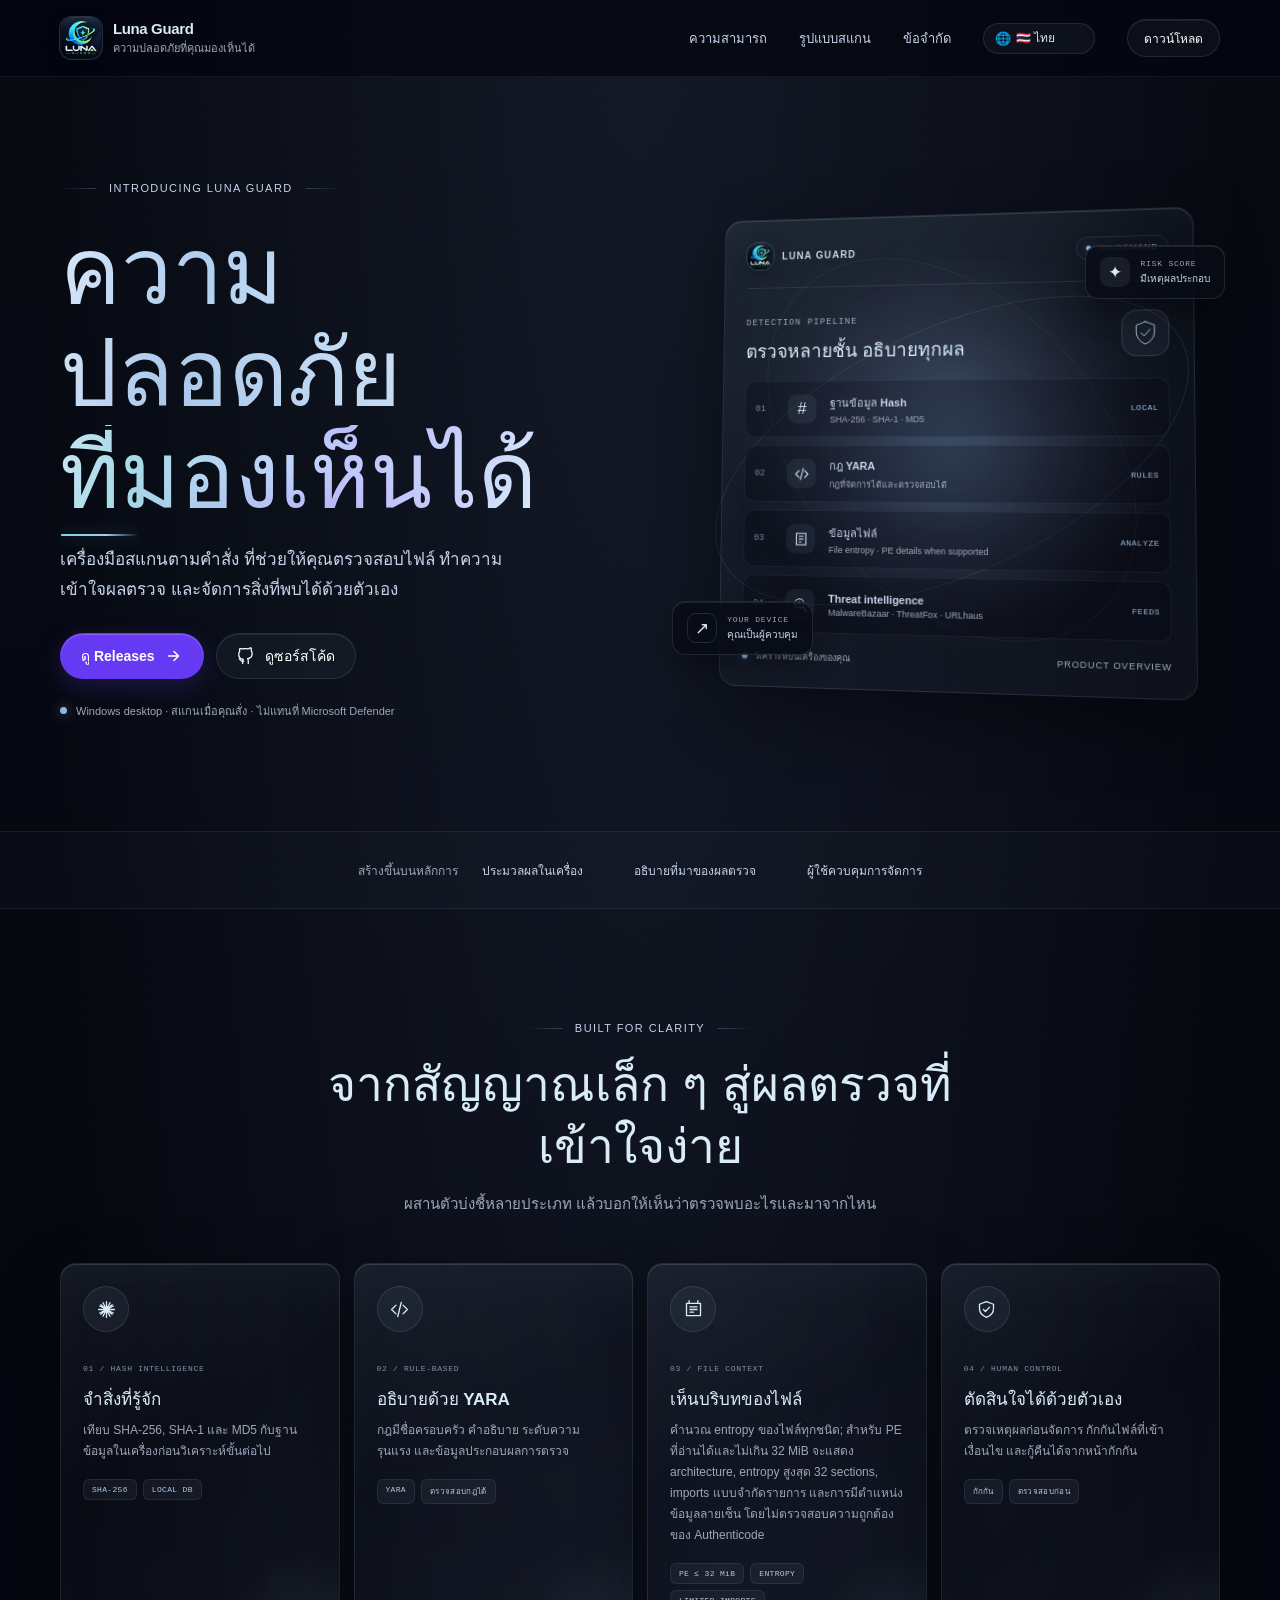
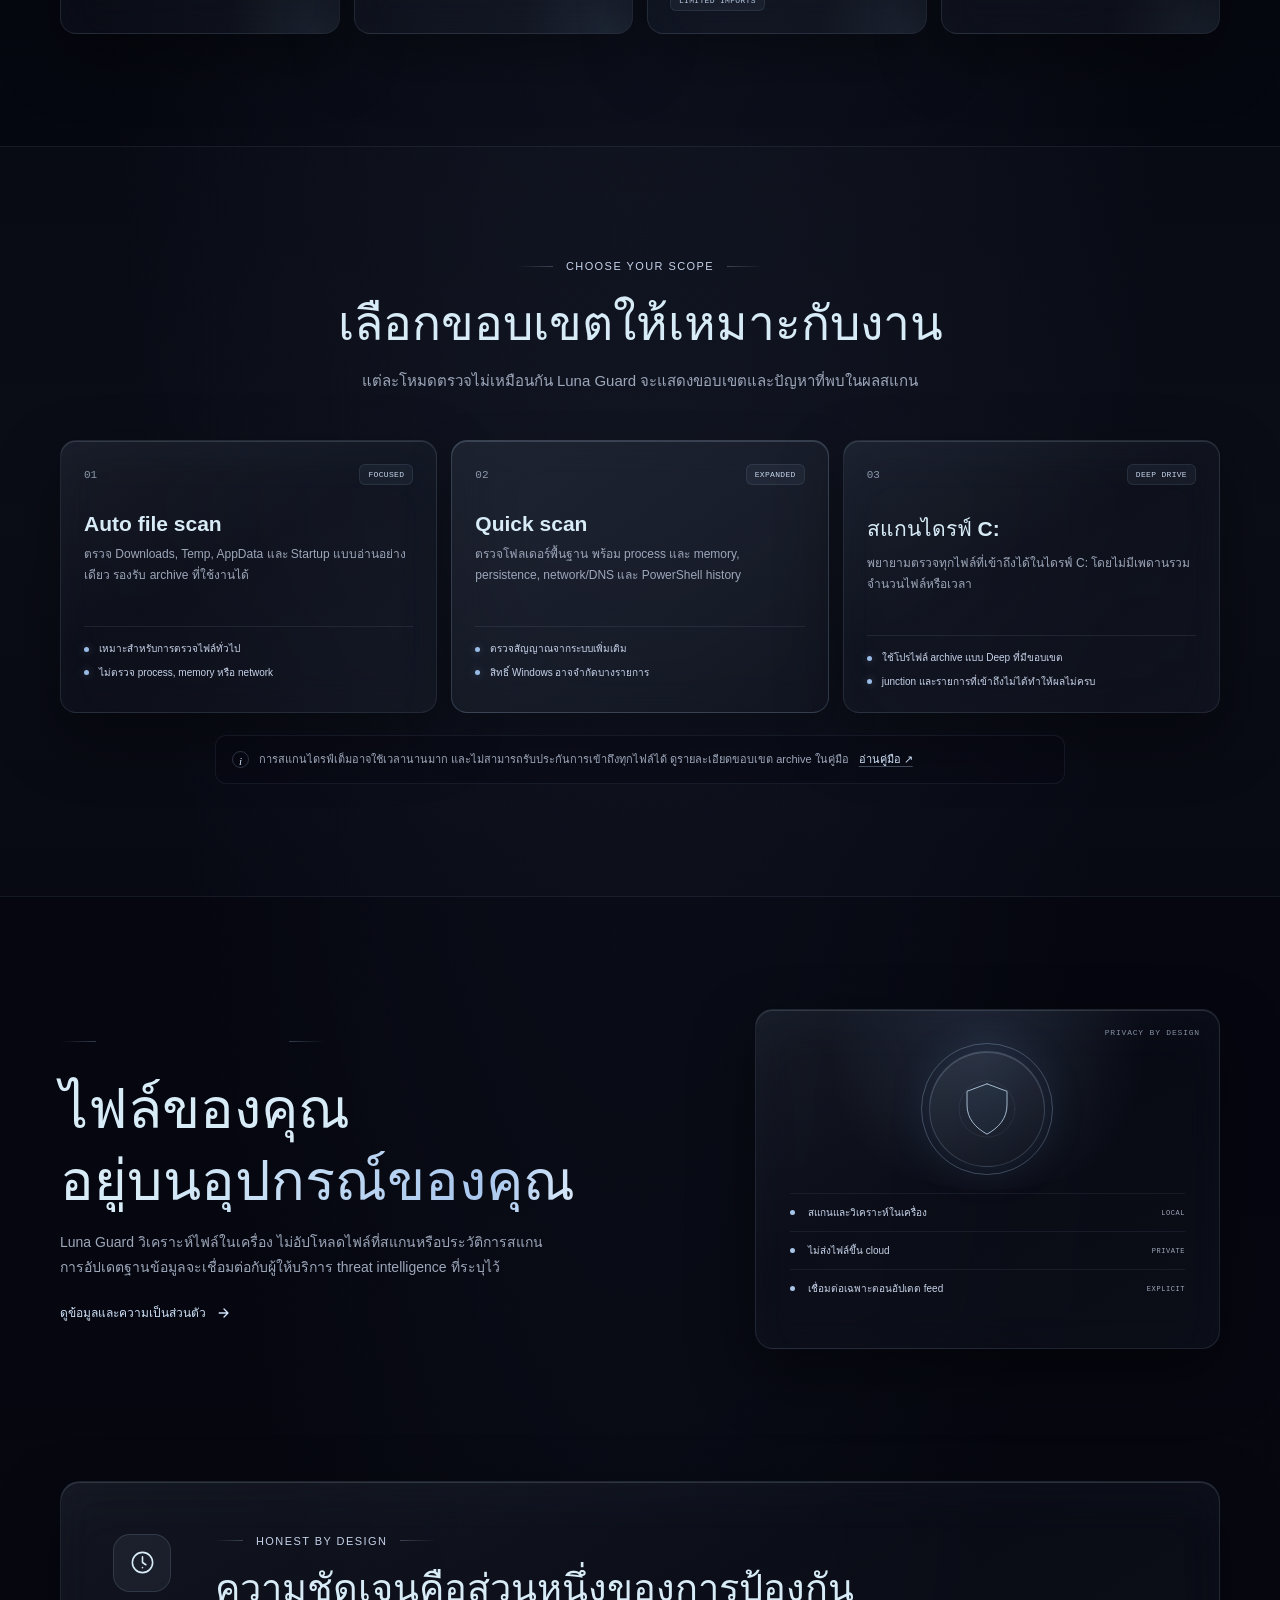
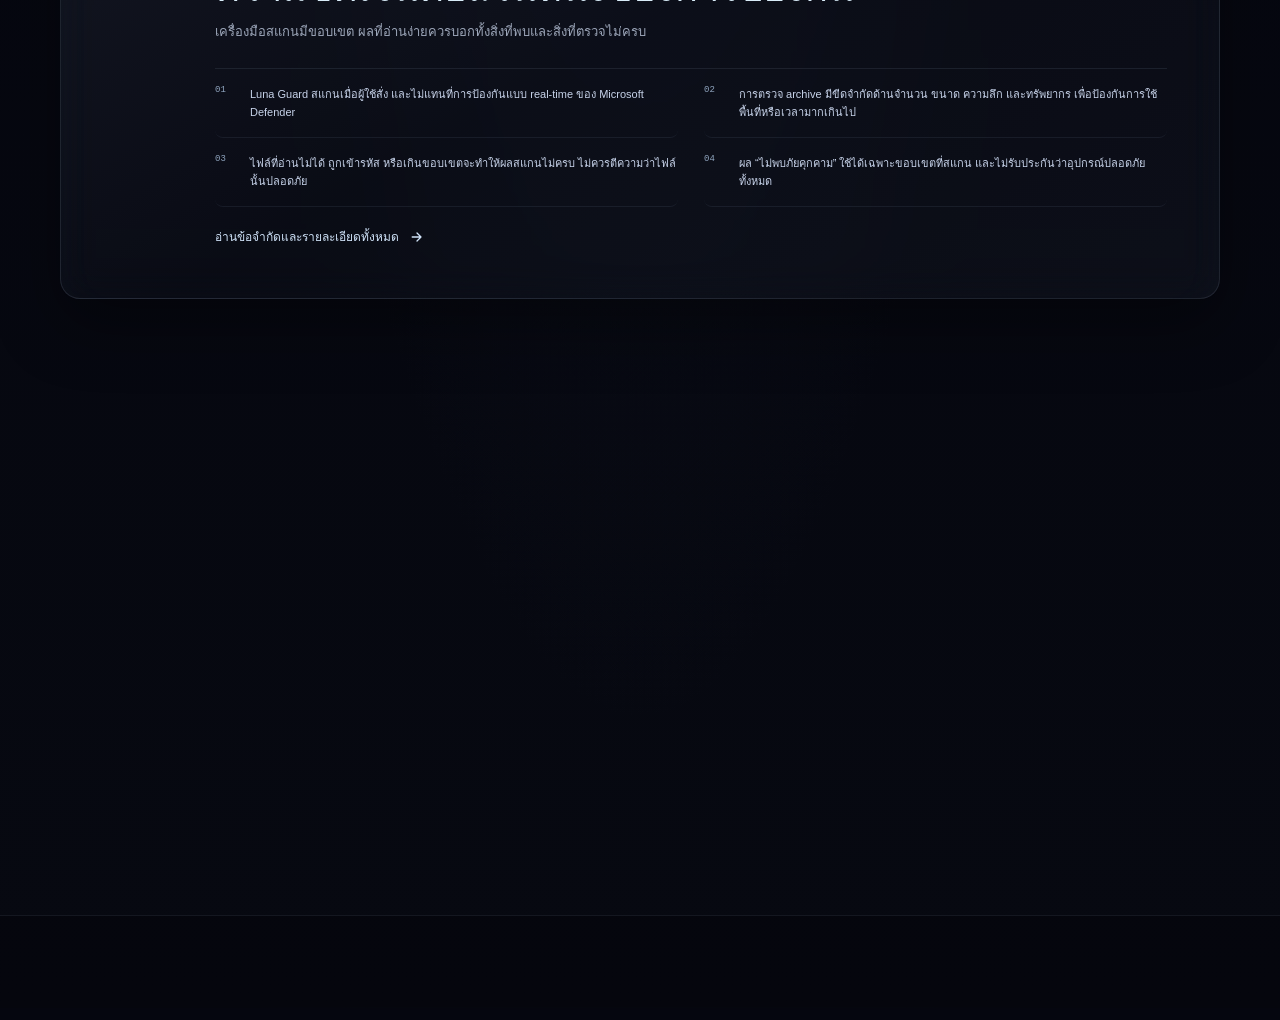
==== index.html @ f438240c "implementation" ====
﻿<!doctype html>
<html lang="th">
<head>
  <meta charset="utf-8">
  <meta name="viewport" content="width=device-width, initial-scale=1, viewport-fit=cover">
  <meta name="theme-color" content="#05060f">
  <meta name="description" content="Luna Guard เครื่องมือสแกนมัลแวร์สำหรับ Windows ตรวจด้วย Hash, YARA และข้อมูลไฟล์ พร้อมผลตรวจที่อธิบายได้และผู้ใช้ควบคุมการจัดการ ดาวน์โหลดและดูรายละเอียดโครงการ">
  <meta name="application-name" content="Luna Guard">
  <meta name="author" content="Luna Guard">
  <meta name="robots" content="index,follow,max-image-preview:large">
  <link rel="canonical" href="https://luna-guard-website.vercel.app/">
  <meta property="og:type" content="website">
  <meta property="og:site_name" content="Luna Guard">
  <meta property="og:url" content="https://luna-guard-website.vercel.app/">
  <meta property="og:title" content="Luna Guard — Security, made visible">
  <meta property="og:description" content="สแกนไฟล์ตามคำสั่ง ตรวจสอบผลได้ และจัดการภัยคุกคามด้วยตัวคุณเอง">
  <meta property="og:locale" content="th_TH">
  <meta property="og:locale:alternate" content="en_US">
  <meta property="og:image" content="https://luna-guard-website.vercel.app/assets/luna-guard-preview.png">
  <meta property="og:image:width" content="1200">
  <meta property="og:image:height" content="630">
  <meta property="og:image:alt" content="Luna Guard — Security, made visible. On-demand malware scanning with transparent findings and user-controlled actions.">
  <meta name="twitter:card" content="summary_large_image">
  <meta name="twitter:title" content="Luna Guard — Security, made visible">
  <meta name="twitter:description" content="On-demand malware scanning with transparent findings and user-controlled actions.">
  <meta name="twitter:image" content="https://luna-guard-website.vercel.app/assets/luna-guard-preview.png">
  <script type="application/ld+json">
  {
    "@context": "https://schema.org",
    "@graph": [
      {
        "@type": "WebSite",
        "@id": "https://luna-guard-website.vercel.app/#website",
        "url": "https://luna-guard-website.vercel.app/",
        "name": "Luna Guard",
        "description": "เครื่องมือสแกนมัลแวร์สำหรับ Windows พร้อมผลตรวจที่อธิบายได้และผู้ใช้ควบคุมการจัดการ",
        "inLanguage": ["th", "en", "zh-CN"]
      },
      {
        "@type": "SoftwareApplication",
        "@id": "https://luna-guard-website.vercel.app/#application",
        "name": "Luna Guard",
        "url": "https://luna-guard-website.vercel.app/",
        "description": "เครื่องมือสแกนมัลแวร์ตามคำสั่งสำหรับ Windows ใช้ hash intelligence, YARA rules และข้อมูลประกอบไฟล์ พร้อมแสดงข้อจำกัดของการตรวจ",
        "applicationCategory": "SecurityApplication",
        "operatingSystem": "Windows",
        "image": "https://luna-guard-website.vercel.app/assets/luna-guard-preview.png",
        "softwareVersion": "1.5.2",
        "sameAs": [
          "https://github.com/Aomtana0070/Luna-Guard",
          "https://discord.gg/vRKVCegUpF"
        ]
      }
    ]
  }
  </script>
  <script>
    document.documentElement.classList.add('js-enabled', 'site-loading');
    if ('scrollRestoration' in history) history.scrollRestoration = 'manual';
    const resetToTop = () => {
      if (location.hash) return;
      const root = document.documentElement;
      const previousBehavior = root.style.scrollBehavior;
      root.style.scrollBehavior = 'auto';
      window.scrollTo(0, 0);
      requestAnimationFrame(() => { root.style.scrollBehavior = previousBehavior; });
    };
    window.addEventListener('pageshow', resetToTop);
    window.setTimeout(() => { document.documentElement.classList.remove('site-loading'); document.querySelector('[data-site-loader]')?.remove(); }, 8000);
  </script>
  <title>Luna Guard — Security, made visible</title>
  <link rel="icon" href="assets/Luna_Guard.ico" sizes="any">
  <link rel="preload" as="image" href="assets/Luna_Guard.png">
  <link rel="stylesheet" href="styles.css">
  <script src="app.js" defer></script>
</head>
<body>
  <div class="site-loader" data-site-loader role="status" aria-live="polite" aria-label="Loading Luna Guard">
    <div class="loader-content">
      <div class="loader-emblem" aria-hidden="true">
        <span class="loader-orbit loader-orbit-a"></span><span class="loader-orbit loader-orbit-b"></span>
        <span class="loader-scan"></span><img src="assets/Luna_Guard.png" alt="" width="104" height="104">
      </div>
      <div class="loader-wordmark">LUNA <span>GUARD</span></div>
      <p>SECURITY, MADE VISIBLE</p>
      <div class="loader-progress" aria-hidden="true"><span></span></div>
      <small>INITIALIZING EXPERIENCE</small>
    </div>
    <div class="loader-corner loader-corner-a" aria-hidden="true">LG / 01</div>
    <div class="loader-corner loader-corner-b" aria-hidden="true">LOCAL · TRUSTED · CLEAR</div>
  </div>
  <a class="skip-link" href="#main" data-i18n="skip">ข้ามไปยังเนื้อหา</a>
  <div class="ambient" aria-hidden="true"></div>

  <header class="site-header">
    <div class="header-inner">
      <a class="brand" href="#top" aria-label="Luna Guard home">
        <img src="assets/Luna_Guard.png" alt="" width="44" height="44">
        <span class="brand-copy"><strong>Luna Guard</strong><small data-i18n="brandTag">ความปลอดภัยที่คุณมองเห็นได้</small></span>
      </a>
      <button class="menu-toggle" type="button" aria-expanded="false" aria-controls="main-nav" data-menu-toggle>
        <span class="sr-only" data-i18n="menu">เปิดเมนู</span><span class="menu-lines" aria-hidden="true"><i></i><i></i></span>
      </button>
      <nav class="nav" id="main-nav" aria-label="Main navigation">
        <a href="#features" data-i18n="navFeatures">ความสามารถ</a>
        <a href="#scans" data-i18n="navScans">รูปแบบสแกน</a>
        <a href="#transparency" data-i18n="navTransparency">ข้อจำกัด</a>
        <label class="language-picker">
          <span class="sr-only" data-i18n="language">ภาษา</span>
          <span class="language-emoji" aria-hidden="true">🌐</span>
          <select data-language aria-label="Language">
            <option value="th">🇹🇭 ไทย</option>
            <option value="en">🇬🇧 English</option>
            <option value="zh">🇨🇳 简体中文</option>
          </select>
        </label>
        <a class="button button-small button-outline nav-cta" href="https://github.com/Aomtana0070/Luna-Guard/releases" target="_blank" rel="noopener noreferrer" data-i18n="navDownload">ดาวน์โหลด</a>
      </nav>
    </div>
  </header>

  <main id="main">
    <section class="hero section-wrap" id="top">
      <div class="hero-copy">
        <div class="eyebrow"><span data-i18n="heroEyebrow">INTRODUCING LUNA GUARD</span></div>
        <h1><span data-i18n="heroLead">ความปลอดภัย</span><br><span class="gradient-text" data-i18n="heroAccent">ที่มองเห็นได้</span></h1>
        <p class="hero-description" data-i18n="heroDescription">เครื่องมือสแกนตามคำสั่ง ที่ช่วยให้คุณตรวจสอบไฟล์ ทำความเข้าใจผลตรวจ และจัดการสิ่งที่พบได้ด้วยตัวเอง</p>
        <div class="hero-actions">
          <a class="button button-primary" href="https://github.com/Aomtana0070/Luna-Guard/releases" target="_blank" rel="noopener noreferrer"><span data-i18n="heroPrimary">ดู Releases</span><svg viewBox="0 0 20 20" aria-hidden="true"><path d="M4 10h11M10 5l5 5-5 5"/></svg></a>
          <div class="preview-anchor">
            <a class="button button-ghost github-button" href="https://github.com/Aomtana0070/Luna-Guard" target="_blank" rel="noopener noreferrer"><svg class="icon" viewBox="0 0 24 24" aria-hidden="true"><path d="M9 19c-4.3 1.4-4.3-2.5-6-3m12 6v-3.9a3.4 3.4 0 0 0-.9-2.7c3-.3 6.1-1.5 6.1-6.8a5.3 5.3 0 0 0-1.4-3.7 4.9 4.9 0 0 0-.1-3.7s-1.2-.4-3.9 1.4a13.5 13.5 0 0 0-7.1 0C5 1.8 3.8 2.2 3.8 2.2a4.9 4.9 0 0 0-.1 3.7 5.3 5.3 0 0 0-1.4 3.7c0 5.3 3.1 6.5 6.1 6.8a3.4 3.4 0 0 0-.9 2.7V22"/></svg><span data-i18n="heroSecondary">ดูซอร์สโค้ด</span></a>
            <div class="github-preview glass-card" id="github-preview" role="group" aria-label="Luna Guard GitHub repository preview">
              <div class="preview-topline"><span class="preview-live-dot"></span><span>REPOSITORY PREVIEW</span><span class="preview-branch">main</span></div>
              <div class="preview-repo"><img src="assets/Luna_Guard.png" alt="" width="38" height="38"><div><b>Aomtana0070 / Luna-Guard</b><small>Public repository · Windows security scanner</small></div></div>
              <div class="preview-readme"><span>README.md</span><b>Luna Guard</b><p>On-demand malware scanning with transparent findings and user-controlled actions.</p></div>
              <div class="preview-tags"><span>Python</span><span>YARA</span><span>Threat intelligence</span></div>
              <a class="preview-open" href="https://github.com/Aomtana0070/Luna-Guard" target="_blank" rel="noopener noreferrer">Open repository <span aria-hidden="true">↗</span></a>
            </div>
          </div>
        </div>
        <div class="hero-note"><span class="status-dot"></span><span data-i18n="heroNote">Windows desktop · สแกนเมื่อคุณสั่ง · ไม่แทนที่ Microsoft Defender</span></div>
      </div>

      <div class="hero-art" aria-label="Luna Guard multi-layer scan illustration" data-interactive-visual>
        <div class="orbit orbit-one" aria-hidden="true"></div><div class="orbit orbit-two" aria-hidden="true"></div>
        <div class="art-glow" aria-hidden="true"></div>
        <div class="scan-window glass-card" data-tilt-card>
          <div class="window-top"><span class="window-brand"><img src="assets/Luna_Guard.png" alt="" width="30" height="30"><span>LUNA GUARD</span></span><span class="window-pill"><i></i><span data-i18n="illustrationOnDemand">ON-DEMAND</span></span></div>
          <div class="scan-heading"><div><span class="micro-label" data-i18n="illustrationPipeline">DETECTION PIPELINE</span><h2 data-i18n="illustrationTitle">ตรวจหลายชั้น อธิบายทุกผล</h2></div><span class="shield-mark" aria-hidden="true"><svg viewBox="0 0 48 48"><path d="M24 5 39 11v11c0 10-6.5 17-15 21C15.5 39 9 32 9 22V11l15-6Z"/><path d="m17 24 5 5 10-11"/></svg></span></div>
          <div class="pipeline">
            <div class="pipeline-row"><span class="step-number">01</span><span class="step-icon hash-icon">#</span><span class="step-text"><b data-i18n="pipelineHash">ฐานข้อมูล Hash</b><small>SHA-256 · SHA-1 · MD5</small></span><span class="step-state" data-i18n="pipelineLocal">LOCAL</span></div>
            <div class="pipeline-row"><span class="step-number">02</span><span class="step-icon"><svg viewBox="0 0 24 24"><path d="m8 7-5 5 5 5M16 7l5 5-5 5M14 4l-4 16"/></svg></span><span class="step-text"><b data-i18n="pipelineYara">กฎ YARA</b><small data-i18n="pipelineYaraSub">กฎที่จัดการได้และตรวจสอบได้</small></span><span class="step-state" data-i18n="pipelineRules">RULES</span></div>
            <div class="pipeline-row"><span class="step-number">03</span><span class="step-icon"><svg viewBox="0 0 24 24"><path d="M5 4h14v16H5zM9 8h6M9 12h6M9 16h3"/></svg></span><span class="step-text"><b data-i18n="pipelineFile">ข้อมูลไฟล์</b><small data-i18n="pipelineFileSub">File entropy · PE details when supported</small></span><span class="step-state" data-i18n="pipelineAnalyze">ANALYZE</span></div>
            <div class="pipeline-row"><span class="step-number">04</span><span class="step-icon"><svg viewBox="0 0 24 24"><circle cx="10.5" cy="10.5" r="6.5"/><path d="m16 16 5 5M8 10h5M10.5 7.5v5"/></svg></span><span class="step-text"><b data-i18n="pipelineIntel">Threat intelligence</b><small>MalwareBazaar · ThreatFox · URLhaus</small></span><span class="step-state" data-i18n="pipelineFeeds">FEEDS</span></div>
          </div>
          <div class="window-foot"><span><i class="foot-dot"></i><span data-i18n="illustrationLocal">วิเคราะห์บนเครื่องของคุณ</span></span><span class="demo-label" data-i18n="illustrationConcept">PRODUCT OVERVIEW</span></div>
        </div>
        <div class="float-chip chip-top"><span class="chip-symbol">✦</span><span><small data-i18n="chipRisk">RISK SCORE</small><b data-i18n="chipExplain">มีเหตุผลประกอบ</b></span></div>
        <div class="float-chip chip-bottom"><span class="chip-symbol chip-outline">↗</span><span><small data-i18n="chipAction">YOUR DEVICE</small><b data-i18n="chipControl">คุณเป็นผู้ควบคุม</b></span></div>
      </div>
      <div class="hero-grid-fade" aria-hidden="true"></div>
    </section>

    <section class="trust-strip" aria-label="Product principles">
      <div class="trust-inner"><span data-i18n="trustIntro">สร้างขึ้นบนหลักการ</span><b data-i18n="trustLocal">ประมวลผลในเครื่อง</b><i></i><b data-i18n="trustExplain">อธิบายที่มาของผลตรวจ</b><i></i><b data-i18n="trustControl">ผู้ใช้ควบคุมการจัดการ</b></div>
    </section>

    <section class="section section-wrap" id="features">
      <div class="section-heading">
        <div class="eyebrow"><span data-i18n="featuresEyebrow">BUILT FOR CLARITY</span></div>
        <h2><span data-i18n="featuresTitle">จากสัญญาณเล็ก ๆ สู่ผลตรวจที่เข้าใจง่าย</span></h2>
        <p data-i18n="featuresIntro">ผสานตัวบ่งชี้หลายประเภท แล้วบอกให้เห็นว่าตรวจพบอะไรและมาจากไหน</p>
      </div>
      <div class="feature-grid">
        <article class="feature-card glass-card"><div class="feature-icon"><svg viewBox="0 0 24 24" aria-hidden="true"><path d="M12 3v18M5.6 6.6l12.8 10.8M3 12h18M5.6 17.4 18.4 6.6M8 4.3l8 15.4M4.3 8l15.4 8M4.3 16l15.4-8M8 19.7l8-15.4"/></svg></div><span class="feature-index">01 / HASH INTELLIGENCE</span><h3 data-i18n="featureHashTitle">จำสิ่งที่รู้จัก</h3><p data-i18n="featureHashBody">เทียบ SHA-256, SHA-1 และ MD5 กับฐานข้อมูลในเครื่องก่อนวิเคราะห์ขั้นต่อไป</p><div class="feature-meta"><span>SHA-256</span><span>LOCAL DB</span></div></article>
        <article class="feature-card glass-card"><div class="feature-icon"><svg viewBox="0 0 24 24" aria-hidden="true"><path d="m8 7-5 5 5 5M16 7l5 5-5 5M14 4l-4 16"/></svg></div><span class="feature-index">02 / RULE-BASED</span><h3 data-i18n="featureYaraTitle">อธิบายด้วย YARA</h3><p data-i18n="featureYaraBody">กฎมีชื่อครอบครัว คำอธิบาย ระดับความรุนแรง และข้อมูลประกอบผลการตรวจ</p><div class="feature-meta"><span>YARA</span><span data-i18n="featureOpenRules">ตรวจสอบกฎได้</span></div></article>
        <article class="feature-card glass-card"><div class="feature-icon"><svg viewBox="0 0 24 24" aria-hidden="true"><path d="M4 5h16v14H4zM8 9h8M8 12h8M8 15h4M7 2v3M17 2v3"/></svg></div><span class="feature-index">03 / FILE CONTEXT</span><h3 data-i18n="featureMetadataTitle">เห็นบริบทของไฟล์</h3><p data-i18n="featureMetadataBody">คำนวณ entropy ของไฟล์ทุกชนิด; สำหรับ PE ที่อ่านได้และไม่เกิน 32 MiB จะแสดง architecture, entropy สูงสุด 32 sections, imports แบบจำกัดรายการ และการมีตำแหน่งข้อมูลลายเซ็น โดยไม่ตรวจสอบความถูกต้องของ Authenticode</p><div class="feature-meta"><span>PE ≤ 32 MiB</span><span>ENTROPY</span><span>LIMITED IMPORTS</span></div></article>
        <article class="feature-card glass-card"><div class="feature-icon"><svg viewBox="0 0 24 24" aria-hidden="true"><path d="M12 3 20 6v5c0 5-3.4 8.1-8 10-4.6-1.9-8-5-8-10V6l8-3Z"/><path d="m8.5 12 2.3 2.3 4.7-5"/></svg></div><span class="feature-index">04 / HUMAN CONTROL</span><h3 data-i18n="featureControlTitle">ตัดสินใจได้ด้วยตัวเอง</h3><p data-i18n="featureControlBody">ตรวจเหตุผลก่อนจัดการ กักกันไฟล์ที่เข้าเงื่อนไข และกู้คืนได้จากหน้ากักกัน</p><div class="feature-meta"><span data-i18n="featureQuarantine">QUARANTINE</span><span data-i18n="featureReview">REVIEW FIRST</span></div></article>
      </div>
    </section>

    <section class="section scan-section" id="scans">
      <div class="section-wrap">
        <div class="section-heading">
          <div class="eyebrow"><span data-i18n="scansEyebrow">CHOOSE YOUR SCOPE</span></div>
          <h2 data-i18n="scansTitle">เลือกขอบเขตให้เหมาะกับงาน</h2>
          <p data-i18n="scansIntro">แต่ละโหมดตรวจไม่เหมือนกัน Luna Guard จะแสดงขอบเขตและปัญหาที่พบในผลสแกน</p>
        </div>
        <div class="scan-grid">
          <article class="scan-card glass-card"><div class="scan-card-top"><span class="scan-number">01</span><span class="scan-tag" data-i18n="scanFocusedTag">FOCUSED</span></div><h3 data-i18n="scanAutoTitle">Auto file scan</h3><p data-i18n="scanAutoBody">ตรวจ Downloads, Temp, AppData และ Startup แบบอ่านอย่างเดียว รองรับ archive ที่ใช้งานได้</p><ul><li data-i18n="scanAutoItem1">เหมาะสำหรับการตรวจไฟล์ทั่วไป</li><li data-i18n="scanAutoItem2">ไม่ตรวจ process, memory หรือ network</li></ul></article>
          <article class="scan-card glass-card scan-card-featured"><div class="scan-card-top"><span class="scan-number">02</span><span class="scan-tag" data-i18n="scanExpandedTag">EXPANDED</span></div><h3 data-i18n="scanQuickTitle">Quick scan</h3><p data-i18n="scanQuickBody">ตรวจโฟลเดอร์พื้นฐาน พร้อม process และ memory, persistence, network/DNS และ PowerShell history</p><ul><li data-i18n="scanQuickItem1">ตรวจสัญญาณจากระบบเพิ่มเติม</li><li data-i18n="scanQuickItem2">สิทธิ์ Windows อาจจำกัดบางรายการ</li></ul></article>
          <article class="scan-card glass-card"><div class="scan-card-top"><span class="scan-number">03</span><span class="scan-tag" data-i18n="scanDeepTag">DEEP DRIVE</span></div><h3 data-i18n="scanDriveTitle">สแกนไดรฟ์ C:</h3><p data-i18n="scanDriveBody">พยายามตรวจทุกไฟล์ที่เข้าถึงได้ในไดรฟ์ C: โดยไม่มีเพดานรวมจำนวนไฟล์หรือเวลา</p><ul><li data-i18n="scanDriveItem1">ใช้โปรไฟล์ archive แบบ Deep ที่มีขอบเขต</li><li data-i18n="scanDriveItem2">junction และรายการที่เข้าถึงไม่ได้ทำให้ผลไม่ครบ</li></ul></article>
        </div>
        <p class="scan-footnote"><span class="info-mark">i</span><span data-i18n="scanFootnote">การสแกนไดรฟ์เต็มอาจใช้เวลานานมาก และไม่สามารถรับประกันการเข้าถึงทุกไฟล์ได้ ดูรายละเอียดขอบเขต archive ในคู่มือ</span><a href="https://github.com/Aomtana0070/Luna-Guard#threat-data-sources-and-privacy" target="_blank" rel="noopener noreferrer" data-i18n="readGuide">อ่านคู่มือ ↗</a></p>
      </div>
    </section>

    <section class="section section-wrap privacy-section" id="privacy">
      <div class="privacy-copy">
        <div class="eyebrow"><span data-i18n="privacyEyebrow">YOUR FILES STAY YOURS</span></div>
        <h2><span data-i18n="privacyTitleLead">ไฟล์ของคุณ</span><br><span class="gradient-text" data-i18n="privacyTitleAccent">อยู่บนอุปกรณ์ของคุณ</span></h2>
        <p data-i18n="privacyBody">Luna Guard วิเคราะห์ไฟล์ในเครื่อง ไม่อัปโหลดไฟล์ที่สแกนหรือประวัติการสแกน การอัปเดตฐานข้อมูลจะเชื่อมต่อกับผู้ให้บริการ threat intelligence ที่ระบุไว้</p>
        <a class="text-link" href="https://github.com/Aomtana0070/Luna-Guard#threat-data-sources-and-privacy" target="_blank" rel="noopener noreferrer"><span data-i18n="privacyLink">ดูข้อมูลและความเป็นส่วนตัว</span><svg viewBox="0 0 20 20" aria-hidden="true"><path d="M4 10h11M10 5l5 5-5 5"/></svg></a>
      </div>
      <div class="privacy-visual glass-card" data-pointer-glow>
        <div class="privacy-orb" aria-hidden="true"><svg class="shield-meter" viewBox="0 0 112 112"><circle class="meter-track" cx="56" cy="56" r="49"/><circle class="meter-fill" cx="56" cy="56" r="49"/><path class="shield-outline" d="M56 12 91 25v24c0 24-15 40-35 51C36 89 21 73 21 49V25l35-13Z"/><path class="shield-check" d="m40 55 11 11 22-24"/></svg></div>
        <div class="privacy-facts"><div><span class="fact-dot"></span><span data-i18n="privacyFact1">สแกนและวิเคราะห์ในเครื่อง</span><b>LOCAL</b></div><div><span class="fact-dot"></span><span data-i18n="privacyFact2">ไม่ส่งไฟล์ขึ้น cloud</span><b>PRIVATE</b></div><div><span class="fact-dot"></span><span data-i18n="privacyFact3">เชื่อมต่อเฉพาะตอนอัปเดต feed</span><b>EXPLICIT</b></div></div>
        <div class="privacy-caption" data-i18n="privacyCaption">PRIVACY BY DESIGN</div>
      </div>
    </section>

    <section class="section limits-section" id="transparency">
      <div class="section-wrap">
        <div class="limits-panel glass-card" data-hover-light>
          <div class="limits-icon"><svg viewBox="0 0 24 24" aria-hidden="true"><circle cx="12" cy="12" r="9"/><path d="M12 7v5l3 2M12 16.5v.1"/></svg></div>
          <div class="limits-content">
            <div class="eyebrow eyebrow-left"><span data-i18n="limitsEyebrow">HONEST BY DESIGN</span></div>
            <h2 data-i18n="limitsTitle">ความชัดเจนคือส่วนหนึ่งของการป้องกัน</h2>
            <p data-i18n="limitsIntro">เครื่องมือสแกนมีขอบเขต ผลที่อ่านง่ายควรบอกทั้งสิ่งที่พบและสิ่งที่ตรวจไม่ครบ</p>
            <div class="limit-list">
              <div><span class="limit-bullet">01</span><p data-i18n="limit1">Luna Guard สแกนเมื่อผู้ใช้สั่ง และไม่แทนที่การป้องกันแบบ real-time ของ Microsoft Defender</p></div>
              <div><span class="limit-bullet">02</span><p data-i18n="limit2">การตรวจ archive มีขีดจำกัดด้านจำนวน ขนาด ความลึก และทรัพยากร เพื่อป้องกันการใช้พื้นที่หรือเวลามากเกินไป</p></div>
              <div><span class="limit-bullet">03</span><p data-i18n="limit3">ไฟล์ที่อ่านไม่ได้ ถูกเข้ารหัส หรือเกินขอบเขตจะทำให้ผลสแกนไม่ครบ ไม่ควรตีความว่าไฟล์นั้นปลอดภัย</p></div>
              <div><span class="limit-bullet">04</span><p data-i18n="limit4">ผล “ไม่พบภัยคุกคาม” ใช้ได้เฉพาะขอบเขตที่สแกน และไม่รับประกันว่าอุปกรณ์ปลอดภัยทั้งหมด</p></div>
            </div>
            <a class="text-link" href="https://github.com/Aomtana0070/Luna-Guard#threat-data-sources-and-privacy" target="_blank" rel="noopener noreferrer"><span data-i18n="limitsLink">อ่านข้อจำกัดและรายละเอียดทั้งหมด</span><svg viewBox="0 0 20 20" aria-hidden="true"><path d="M4 10h11M10 5l5 5-5 5"/></svg></a>
          </div>
        </div>
      </div>
    </section>

    <section class="section section-wrap community-section">
      <div class="community-card glass-card" data-hover-light>
        <div class="community-content"><div class="eyebrow eyebrow-left"><span data-i18n="communityEyebrow">STAY IN THE LOOP</span></div><h2 data-i18n="communityTitle">ร่วมสร้าง Luna Guard ไปด้วยกัน</h2><p data-i18n="communityBody">ดูซอร์สโค้ด ติดตามการอัปเดต หรือพูดคุยกับชุมชนของเรา</p><div class="community-actions"><a class="button button-primary" href="https://github.com/Aomtana0070/Luna-Guard/releases" target="_blank" rel="noopener noreferrer"><span data-i18n="communityDownload">ดู Releases</span><svg viewBox="0 0 20 20" aria-hidden="true"><path d="M4 10h11M10 5l5 5-5 5"/></svg></a><a class="button button-ghost discord-button" href="https://discord.gg/vRKVCegUpF" target="_blank" rel="noopener noreferrer"><svg class="discord-mark" viewBox="0 0 24 24" aria-hidden="true"><path d="M19.7 5.3A18 18 0 0 0 15.2 4l-.6 1.2a16.5 16.5 0 0 0-5.2 0L8.8 4a18 18 0 0 0-4.5 1.3C1.5 9.5.7 13.6 1.1 17.7a18.2 18.2 0 0 0 5.5 2.8l1.2-2a11.7 11.7 0 0 1-1.9-.9l.5-.4a13 13 0 0 0 11.2 0l.5.4a11.7 11.7 0 0 1-1.9.9l1.2 2a18.2 18.2 0 0 0 5.5-2.8c.5-4.8-.8-8.8-3.2-12.4ZM8.8 14.6c-1 0-1.8-.9-1.8-2s.8-2 1.8-2 1.8.9 1.8 2-.8 2-1.8 2Zm6.4 0c-1 0-1.8-.9-1.8-2s.8-2 1.8-2 1.8.9 1.8 2-.8 2-1.8 2Z"/></svg><span data-i18n="communityDiscord">เข้าร่วม Discord</span><span class="invite-arrow" aria-hidden="true">&#8599;</span></a></div></div>
          <div class="community-mark" aria-hidden="true" data-logo-interactive><img src="assets/Luna_Guard.png" alt="" width="180" height="180"><span class="mark-ring ring-a"></span><span class="mark-ring ring-b"></span></div>
      </div>
    </section>
  </main>

  <footer class="site-footer">
    <div class="footer-inner"><a class="footer-brand" href="#top"><img src="assets/Luna_Guard.png" alt="" width="32" height="32"><b>Luna Guard</b></a><p data-i18n="footerDisclaimer">เครื่องมือสแกนตามคำสั่ง ไม่ใช่โปรแกรมป้องกันไวรัสแบบ real-time</p><div class="footer-links"><a href="https://github.com/Aomtana0070/Luna-Guard" target="_blank" rel="noopener noreferrer">GitHub</a><a href="https://github.com/Aomtana0070/Luna-Guard/releases" target="_blank" rel="noopener noreferrer">Releases</a><a href="https://discord.gg/vRKVCegUpF" target="_blank" rel="noopener noreferrer">Discord</a><a href="https://github.com/Aomtana0070/Luna-Guard/blob/main/SECURITY.md" target="_blank" rel="noopener noreferrer" data-i18n="footerSecurity">Security</a></div><span class="copyright">© <span data-year></span> Luna Guard</span></div>
  </footer>
</body>
</html>
---- styles.css ----
:root {
  color-scheme: dark;
  --canvas: #05060f;
  --canvas-2: #080b14;
  --steel: #2f343e;
  --fog: #9da7ba;
  --moon: #c7d3ea;
  --frost: #d1e4fa;
  --ice: #d8ecf8;
  --white: #fff;
  --violet: #663af3;
  --line: rgba(186, 215, 247, .12);
  --glass: rgba(186, 214, 247, .035);
  --glass-strong: rgba(186, 214, 247, .065);
  --font: Inter, ui-sans-serif, system-ui, -apple-system, BlinkMacSystemFont, "Segoe UI", sans-serif;
  --display: "Space Grotesk", Inter, ui-sans-serif, system-ui, sans-serif;
  --content: 1160px;
  font-family: var(--font);
  font-synthesis: none;
  text-rendering: optimizeLegibility;
  -webkit-font-smoothing: antialiased;
  -moz-osx-font-smoothing: grayscale;
  scroll-behavior: smooth;
}

*, *::before, *::after { box-sizing: border-box; }
html { min-width: 320px; background: var(--canvas); scroll-padding-top: 100px; }
body { margin: 0; min-height: 100vh; background: radial-gradient(ellipse at 50% -10%, rgba(99, 128, 176, .14), transparent 38rem), linear-gradient(180deg, #070a12 0%, var(--canvas) 58%, #070911 100%); color: var(--frost); overflow-x: hidden; }
body::before { position: fixed; inset: 0; z-index: -1; content: ""; pointer-events: none; background-image: linear-gradient(rgba(186,215,247,.035) 1px, transparent 1px), linear-gradient(90deg, rgba(186,215,247,.035) 1px, transparent 1px); background-size: 88px 88px; mask-image: linear-gradient(to bottom, rgba(0,0,0,.7), transparent 80%); }
a { color: inherit; text-decoration: none; }
button, select { font: inherit; }
button, a, select { -webkit-tap-highlight-color: transparent; }
::selection { color: #fff; background: rgba(102,58,243,.68); }
.sr-only { position: absolute; width: 1px; height: 1px; padding: 0; margin: -1px; overflow: hidden; clip: rect(0,0,0,0); white-space: nowrap; border: 0; }
.skip-link { position: fixed; top: 12px; left: 12px; z-index: 20; padding: 10px 16px; border: 1px solid var(--line); border-radius: 999px; background: #101521; transform: translateY(-160%); }
.skip-link:focus { transform: translateY(0); }
.ambient { position: absolute; z-index: -1; top: -16rem; left: 50%; width: 72rem; height: 46rem; transform: translateX(-50%); background: conic-gradient(from 258deg at 50% 30%, transparent 0deg, rgba(124,145,182,.12) 24deg, rgba(124,145,182,.2) 42deg, transparent 72deg, transparent 288deg, rgba(124,145,182,.12) 318deg, transparent 344deg); filter: blur(45px); pointer-events: none; }
.section-wrap, .header-inner, .footer-inner { width: min(var(--content), calc(100% - 56px)); margin-inline: auto; }

.site-header { position: sticky; top: 0; z-index: 10; border-bottom: 1px solid rgba(186,215,247,.075); background: rgba(5,6,15,.76); backdrop-filter: blur(20px); -webkit-backdrop-filter: blur(20px); }
.header-inner { min-height: 76px; display: flex; align-items: center; justify-content: space-between; gap: 28px; }
.brand, .footer-brand { display: inline-flex; align-items: center; gap: 11px; min-width: max-content; }
.brand img, .footer-brand img, .window-brand img { display: block; object-fit: contain; border-radius: 12px; }
.brand img { width: 42px; height: 42px; }
.brand-copy { display: grid; gap: 2px; }
.brand-copy strong { color: var(--ice); font-size: 15px; letter-spacing: -.025em; font-weight: 650; }
.brand-copy small { color: var(--fog); font-size: 11px; }
.nav { display: flex; align-items: center; gap: clamp(14px, 2.5vw, 32px); }
.nav > a:not(.button) { color: var(--moon); font-size: 13px; transition: color .2s ease; }
.nav > a:not(.button):hover, .footer-links a:hover { color: var(--ice); }
.language-picker { display: inline-flex; align-items: center; gap: 5px; position: relative; padding: 8px 12px; border-radius: 999px; background: rgba(186,214,247,.045); box-shadow: inset 0 0 0 1px var(--line); }
.language-picker:focus-within { box-shadow: inset 0 0 0 1px rgba(186,215,247,.35), 0 0 0 3px rgba(182,217,252,.1); }
.language-picker select { max-width: 112px; appearance: none; border: 0; outline: 0; color: var(--frost); background: transparent; font-size: 12px; cursor: pointer; }
.language-picker option { color: var(--ice); background: #111622; }
.language-emoji { font-size: 13px; }
.button { display: inline-flex; align-items: center; justify-content: center; gap: 10px; min-height: 46px; padding: 11px 20px; border: 1px solid transparent; border-radius: 999px; color: var(--white); font-size: 14px; font-weight: 550; transition: transform .2s ease, background .2s ease, box-shadow .2s ease, border-color .2s ease; }
.button:hover { transform: translateY(-2px); }
.button:focus-visible, a:focus-visible, select:focus-visible, button:focus-visible { outline: 2px solid var(--ice); outline-offset: 3px; }
.button svg { width: 18px; height: 18px; fill: none; stroke: currentColor; stroke-width: 1.7; stroke-linecap: round; stroke-linejoin: round; }
.button-primary { background: var(--violet); box-shadow: 0 7px 24px rgba(102,58,243,.24), inset 0 1px rgba(255,255,255,.2); }
.button-primary:hover { background: #7653f5; box-shadow: 0 9px 32px rgba(102,58,243,.34), inset 0 1px rgba(255,255,255,.24); }
.button-ghost, .button-outline { border-color: var(--line); background: rgba(186,214,247,.045); box-shadow: inset 0 1px rgba(216,236,248,.08); }
.button-ghost:hover, .button-outline:hover { border-color: rgba(186,215,247,.25); background: rgba(186,214,247,.09); }
.button-small { min-height: 38px; padding: 8px 16px; font-size: 12px; }
.menu-toggle { display: none; width: 42px; height: 42px; border: 1px solid var(--line); border-radius: 50%; color: var(--frost); background: var(--glass); cursor: pointer; }
.menu-lines { display: grid; gap: 5px; justify-content: center; }
.menu-lines i { display: block; width: 16px; height: 1px; background: currentColor; transition: transform .2s; }
.menu-toggle[aria-expanded="true"] .menu-lines i:first-child { transform: translateY(3px) rotate(45deg); }
.menu-toggle[aria-expanded="true"] .menu-lines i:last-child { transform: translateY(-3px) rotate(-45deg); }

.hero { min-height: 670px; position: relative; display: grid; grid-template-columns: 1.02fr .98fr; align-items: center; gap: clamp(24px, 5vw, 76px); padding-top: 68px; padding-bottom: 76px; }
.hero-copy { position: relative; z-index: 2; padding-block: 36px; }
.eyebrow { display: flex; align-items: center; gap: 13px; width: fit-content; color: var(--moon); font-size: 11px; font-weight: 500; letter-spacing: .13em; line-height: 1.3; }
.eyebrow::before, .eyebrow::after { content: ""; width: 36px; height: 1px; background: linear-gradient(90deg, transparent, rgba(186,215,247,.25)); }
.eyebrow::after { transform: rotate(180deg); }
.hero h1 { max-width: 630px; margin: 26px 0 18px; color: var(--ice); font-family: var(--display); font-size: clamp(56px, 7.3vw, 91px); font-weight: 500; letter-spacing: -.075em; line-height: .99; }
.gradient-text { color: transparent; background: linear-gradient(180deg, #d8ecf8 0%, #98c0ef 100%); background-clip: text; -webkit-background-clip: text; }
.hero-description { max-width: 480px; margin: 0; color: var(--moon); font-size: 17px; line-height: 1.75; }
.hero-actions { display: flex; flex-wrap: wrap; gap: 12px; margin-top: 28px; }
.hero-note { display: flex; align-items: center; gap: 9px; margin-top: 24px; color: var(--fog); font-size: 11px; line-height: 1.5; }
.status-dot, .window-pill i, .foot-dot { width: 7px; height: 7px; flex: 0 0 auto; border-radius: 50%; background: #8ab8e9; box-shadow: 0 0 12px rgba(138,184,233,.55); }
.hero-art { position: relative; min-height: 500px; display: grid; place-items: center; isolation: isolate; }
.art-glow { position: absolute; z-index: -2; width: 70%; aspect-ratio: 1; border-radius: 50%; background: radial-gradient(circle, rgba(116,153,208,.21) 0%, rgba(99,111,168,.08) 42%, transparent 70%); filter: blur(18px); }
.orbit { position: absolute; z-index: -1; border: 1px solid rgba(186,215,247,.09); border-radius: 50%; transform: rotate(-25deg); }
.orbit-one { width: 510px; height: 245px; }
.orbit-two { width: 440px; height: 300px; transform: rotate(48deg); border-color: rgba(186,215,247,.055); }
.scan-window { position: relative; z-index: 1; width: min(100%, 475px); padding: 23px; border-radius: 18px; transform: perspective(1200px) rotateY(-5deg) rotateX(2deg); }
.glass-card { border: 1px solid rgba(186,215,247,.11); background: linear-gradient(150deg, rgba(186,214,247,.075), rgba(186,214,247,.023) 44%, rgba(186,214,247,.04)); box-shadow: inset 0 1px rgba(216,236,248,.14), inset 0 24px 48px rgba(168,216,245,.025), 0 24px 64px rgba(0,0,0,.38); backdrop-filter: blur(18px); -webkit-backdrop-filter: blur(18px); }
.window-top, .window-brand, .window-pill, .window-foot, .window-foot > span { display: flex; align-items: center; }
.window-top { justify-content: space-between; padding-bottom: 19px; border-bottom: 1px solid rgba(186,215,247,.1); }
.window-brand { gap: 9px; color: var(--moon); font-family: var(--display); font-size: 10px; font-weight: 650; letter-spacing: .11em; }
.window-brand img { width: 28px; height: 28px; }
.window-pill { gap: 7px; padding: 6px 9px; border: 1px solid rgba(186,215,247,.12); border-radius: 999px; color: var(--fog); font-size: 8px; letter-spacing: .12em; }
.window-pill i { width: 5px; height: 5px; }
.scan-heading { display: flex; align-items: center; justify-content: space-between; padding: 24px 0 16px; }
.micro-label { color: var(--fog); font-family: ui-monospace, SFMono-Regular, Menlo, monospace; font-size: 9px; letter-spacing: .12em; }
.scan-heading h2 { margin: 8px 0 0; color: var(--ice); font-size: 19px; font-weight: 550; letter-spacing: -.03em; }
.shield-mark { display: grid; place-items: center; width: 46px; height: 46px; border: 1px solid rgba(186,215,247,.16); border-radius: 15px; background: rgba(186,214,247,.05); }
.shield-mark svg { width: 28px; height: 28px; fill: none; stroke: #b6d9fc; stroke-width: 1.4; stroke-linecap: round; stroke-linejoin: round; }
.pipeline { display: grid; gap: 8px; }
.pipeline-row { display: grid; grid-template-columns: 24px 34px minmax(0,1fr) auto; align-items: center; gap: 10px; min-height: 58px; padding: 8px 10px; border: 1px solid rgba(186,215,247,.07); border-radius: 11px; background: rgba(5,6,15,.3); }
.step-number { color: #778499; font-family: ui-monospace, monospace; font-size: 9px; }
.step-icon { display: grid; place-items: center; width: 30px; height: 30px; border-radius: 9px; color: var(--frost); background: rgba(186,214,247,.07); font-size: 17px; font-weight: 500; }
.step-icon svg { width: 17px; height: 17px; fill: none; stroke: currentColor; stroke-width: 1.5; stroke-linecap: round; stroke-linejoin: round; }
.step-text { display: grid; gap: 3px; min-width: 0; }
.step-text b { overflow: hidden; color: var(--moon); font-size: 11px; font-weight: 550; text-overflow: ellipsis; white-space: nowrap; }
.step-text small { overflow: hidden; color: var(--fog); font-size: 9px; text-overflow: ellipsis; white-space: nowrap; }
.step-state { color: #9ebce0; font-family: ui-monospace, monospace; font-size: 8px; letter-spacing: .06em; }
.window-foot { justify-content: space-between; gap: 12px; margin-top: 17px; color: var(--fog); font-size: 9px; }
.window-foot > span { gap: 7px; }
.foot-dot { width: 6px; height: 6px; }
.demo-label { letter-spacing: .1em; }
.float-chip { position: absolute; z-index: 2; display: flex; align-items: center; gap: 10px; padding: 11px 14px; border: 1px solid rgba(186,215,247,.13); border-radius: 13px; background: rgba(9,12,22,.86); box-shadow: inset 0 1px rgba(216,236,248,.1), 0 14px 28px rgba(0,0,0,.3); backdrop-filter: blur(16px); }
.float-chip span:last-child { display: grid; gap: 3px; }
.float-chip small { color: var(--fog); font-family: ui-monospace, monospace; font-size: 8px; letter-spacing: .1em; }
.float-chip b { color: var(--moon); font-size: 10px; font-weight: 550; }
.chip-symbol { display: grid; place-items: center; width: 30px; height: 30px; border-radius: 9px; color: var(--ice); background: rgba(186,214,247,.08); font-size: 17px; }
.chip-outline { border: 1px solid rgba(186,215,247,.14); background: transparent; }
.chip-top { top: 9%; right: -1%; }
.chip-bottom { bottom: 9%; left: -2%; }
.hero-grid-fade { position: absolute; z-index: -1; right: -10%; bottom: 0; width: 65%; height: 35%; background: radial-gradient(ellipse, rgba(5,6,15,0), var(--canvas) 72%); pointer-events: none; }

.trust-strip { border-block: 1px solid rgba(186,215,247,.075); background: rgba(186,214,247,.018); }
.trust-inner { width: min(var(--content), calc(100% - 56px)); min-height: 76px; display: flex; align-items: center; justify-content: center; flex-wrap: wrap; gap: 17px 24px; margin-inline: auto; color: var(--moon); font-size: 12px; }
.trust-inner > span { color: var(--fog); }
.trust-inner b { font-weight: 500; }
.trust-inner i { width: 3px; height: 3px; border-radius: 50%; background: #66758b; }
.section { padding-block: 112px; }
.section-heading { max-width: 760px; margin: 0 auto 46px; text-align: center; }
.section-heading .eyebrow { margin-inline: auto; }
.section-heading h2, .privacy-copy h2, .limits-content h2, .community-content h2 { margin: 19px 0 14px; color: var(--ice); font-family: var(--display); font-size: clamp(32px, 4vw, 48px); font-weight: 500; letter-spacing: -.055em; line-height: 1.12; }
.section-heading p, .privacy-copy > p, .community-content > p { max-width: 670px; margin: 0 auto; color: var(--fog); font-size: 15px; line-height: 1.75; }
.mobile-break { display: none; }
.feature-grid { display: grid; grid-template-columns: repeat(4, minmax(0,1fr)); gap: 14px; }
.feature-card { position: relative; min-height: 276px; padding: 22px; border-radius: 16px; overflow: hidden; transition: transform .25s ease, border-color .25s ease, background .25s ease; }
.feature-card::after { position: absolute; right: -65px; bottom: -90px; width: 180px; height: 180px; border-radius: 50%; content: ""; background: radial-gradient(circle, rgba(168,216,245,.07), transparent 68%); }
.feature-card:hover, .scan-card:hover { transform: translateY(-4px); border-color: rgba(186,215,247,.2); background-color: rgba(186,214,247,.045); }
.feature-icon { display: grid; place-items: center; width: 46px; height: 46px; margin-bottom: 25px; border: 1px solid rgba(186,215,247,.12); border-radius: 50%; color: var(--ice); background: rgba(186,214,247,.055); }
.feature-icon svg { width: 21px; height: 21px; fill: none; stroke: currentColor; stroke-width: 1.5; stroke-linecap: round; stroke-linejoin: round; }
.feature-index { color: #8190a7; font-family: ui-monospace, monospace; font-size: 8px; letter-spacing: .09em; }
.feature-card h3, .scan-card h3 { margin: 10px 0 8px; color: var(--ice); font-size: 17px; font-weight: 550; letter-spacing: -.03em; }
.feature-card p, .scan-card p { margin: 0; color: var(--fog); font-size: 12px; line-height: 1.75; }
.feature-meta { display: flex; flex-wrap: wrap; gap: 6px; margin-top: 17px; }
.feature-meta span, .scan-tag { padding: 5px 8px; border: 1px solid rgba(186,215,247,.09); border-radius: 6px; color: #b6c9e2; background: rgba(186,214,247,.055); font-family: ui-monospace, monospace; font-size: 8px; letter-spacing: .04em; }

.scan-section { position: relative; border-block: 1px solid rgba(186,215,247,.075); background: linear-gradient(180deg, rgba(186,214,247,.018), rgba(186,214,247,.035) 50%, rgba(186,214,247,.018)); }
.scan-grid { display: grid; grid-template-columns: repeat(3, minmax(0,1fr)); gap: 14px; }
.scan-card { min-height: 270px; padding: 23px; border-radius: 16px; transition: transform .25s ease, border-color .25s ease; }
.scan-card-featured { border-color: rgba(186,215,247,.2); background: linear-gradient(145deg, rgba(186,214,247,.085), rgba(186,214,247,.025)); box-shadow: inset 0 1px rgba(216,236,248,.17), 0 20px 50px rgba(0,0,0,.24); }
.scan-card-top { display: flex; align-items: center; justify-content: space-between; }
.scan-number { color: #8b99ad; font-family: ui-monospace, monospace; font-size: 11px; }
.scan-tag { color: #c6d7ed; font-size: 8px; }
.scan-card h3 { margin-top: 27px; font-family: var(--display); font-size: 21px; }
.scan-card p { min-height: 66px; font-size: 12px; }
.scan-card ul { display: grid; gap: 8px; margin: 16px 0 0; padding: 14px 0 0; border-top: 1px solid rgba(186,215,247,.09); list-style: none; }
.scan-card li { position: relative; padding-left: 15px; color: var(--moon); font-size: 10px; line-height: 1.55; }
.scan-card li::before { position: absolute; left: 0; top: .55em; width: 5px; height: 5px; border-radius: 50%; content: ""; background: #99bce7; box-shadow: 0 0 8px rgba(153,188,231,.4); }
.scan-footnote { display: flex; align-items: flex-start; gap: 10px; max-width: 850px; margin: 22px auto 0; padding: 14px 16px; border: 1px solid rgba(186,215,247,.075); border-radius: 11px; color: var(--fog); background: rgba(5,6,15,.28); font-size: 11px; line-height: 1.65; }
.info-mark { display: grid; place-items: center; flex: 0 0 auto; width: 17px; height: 17px; margin-top: 1px; border: 1px solid rgba(186,215,247,.2); border-radius: 50%; color: var(--frost); font-family: Georgia, serif; font-size: 11px; font-style: italic; }
.scan-footnote a { flex: 0 0 auto; color: var(--frost); text-decoration: underline; text-decoration-color: rgba(186,215,247,.3); text-underline-offset: 3px; }

.privacy-section { display: grid; grid-template-columns: 1fr .82fr; align-items: center; gap: clamp(40px, 10vw, 132px); }
.privacy-copy .eyebrow, .limits-content .eyebrow, .community-content .eyebrow { margin: 0; }
.eyebrow-left::before { width: 28px; }
.privacy-copy h2 { margin-top: 24px; font-size: clamp(36px, 4.6vw, 56px); }
.privacy-copy > p { max-width: 510px; margin: 0; font-size: 14px; }
.text-link { display: inline-flex; align-items: center; gap: 10px; margin-top: 24px; color: var(--frost); font-size: 12px; font-weight: 500; }
.text-link svg { width: 16px; height: 16px; fill: none; stroke: currentColor; stroke-width: 1.6; stroke-linecap: round; stroke-linejoin: round; transition: transform .2s ease; }
.text-link:hover svg { transform: translateX(4px); }
.privacy-visual { position: relative; min-height: 340px; display: grid; align-content: center; justify-items: center; padding: 34px; border-radius: 18px; overflow: hidden; }
.privacy-visual::before { position: absolute; top: -100px; left: 50%; width: 360px; height: 280px; transform: translateX(-50%); border-radius: 50%; content: ""; background: radial-gradient(circle, rgba(129,160,206,.14), transparent 70%); }
.privacy-orb { position: relative; display: grid; place-items: center; width: 116px; height: 116px; border: 1px solid rgba(186,215,247,.18); border-radius: 50%; background: linear-gradient(145deg, rgba(186,214,247,.1), rgba(186,214,247,.02)); box-shadow: inset 0 1px rgba(216,236,248,.18), 0 0 46px rgba(99,145,202,.14); }
.privacy-orb svg { width: 64px; height: 64px; fill: none; stroke: #c6def4; stroke-width: 1.4; stroke-linecap: round; stroke-linejoin: round; }
.privacy-facts { z-index: 1; width: 100%; display: grid; gap: 0; margin-top: 26px; }
.privacy-facts div { display: grid; grid-template-columns: 9px 1fr auto; align-items: center; gap: 9px; padding: 11px 0; border-top: 1px solid rgba(186,215,247,.075); color: var(--moon); font-size: 10px; }
.fact-dot { width: 5px; height: 5px; border-radius: 50%; background: #a7c5e7; }
.privacy-facts b { color: var(--fog); font-family: ui-monospace, monospace; font-size: 7px; font-weight: 400; letter-spacing: .08em; }
.privacy-caption { position: absolute; top: 18px; right: 19px; color: #8290a3; font-family: ui-monospace, monospace; font-size: 8px; letter-spacing: .1em; }

.limits-section { padding-top: 20px; }
.limits-panel { display: grid; grid-template-columns: 76px 1fr; gap: 26px; padding: clamp(24px, 5vw, 52px); border-radius: 20px; }
.limits-icon { display: grid; place-items: center; width: 58px; height: 58px; border: 1px solid rgba(186,215,247,.14); border-radius: 17px; color: var(--ice); background: rgba(186,214,247,.06); }
.limits-icon svg { width: 27px; height: 27px; fill: none; stroke: currentColor; stroke-width: 1.4; stroke-linecap: round; stroke-linejoin: round; }
.limits-content h2 { margin: 16px 0 9px; font-size: clamp(27px, 3.4vw, 38px); }
.limits-content > p { margin: 0; color: var(--fog); font-size: 13px; line-height: 1.7; }
.limit-list { display: grid; grid-template-columns: repeat(2,minmax(0,1fr)); gap: 0 26px; margin-top: 24px; border-top: 1px solid rgba(186,215,247,.09); }
.limit-list > div { display: grid; grid-template-columns: 25px 1fr; gap: 10px; padding: 16px 0; border-bottom: 1px solid rgba(186,215,247,.075); }
.limit-bullet { color: #8fa4be; font-family: ui-monospace, monospace; font-size: 9px; }
.limit-list p { margin: 0; color: var(--moon); font-size: 11px; line-height: 1.65; }
.limits-content > .text-link { margin-top: 20px; }

.community-section { padding-top: 84px; padding-bottom: 112px; }
.community-card { position: relative; min-height: 292px; display: flex; align-items: center; justify-content: space-between; gap: 24px; padding: clamp(28px, 6vw, 58px); border-radius: 20px; overflow: hidden; }
.community-card::before { position: absolute; top: -180px; right: -60px; width: 470px; height: 400px; border-radius: 50%; content: ""; background: radial-gradient(circle, rgba(124,145,182,.15), transparent 70%); }
.community-content { position: relative; z-index: 1; max-width: 620px; }
.community-content h2 { margin-top: 16px; font-size: clamp(29px, 3.8vw, 43px); }
.community-content > p { max-width: none; margin: 0; font-size: 13px; }
.community-actions { display: flex; flex-wrap: wrap; gap: 11px; margin-top: 22px; }
.discord-mark { display: grid; place-items: center; width: 20px; height: 20px; border-radius: 50%; color: #d8ecf8; background: rgba(186,214,247,.12); font-size: 15px; }
.community-mark { position: relative; z-index: 1; flex: 0 0 190px; display: grid; place-items: center; width: 190px; height: 190px; }
.community-mark img { position: relative; z-index: 1; width: 132px; height: 132px; object-fit: contain; filter: drop-shadow(0 12px 30px rgba(0,0,0,.34)); }
.mark-ring { position: absolute; inset: 9px; border: 1px solid rgba(186,215,247,.12); border-radius: 50%; }
.ring-b { inset: 27px; border-color: rgba(186,215,247,.07); }
.site-footer { border-top: 1px solid rgba(186,215,247,.08); background: rgba(3,4,10,.45); }
.footer-inner { min-height: 92px; display: flex; align-items: center; gap: 22px; padding-block: 18px; }
.footer-brand { gap: 8px; color: var(--moon); font-size: 12px; }
.footer-brand img { width: 28px; height: 28px; border-radius: 8px; }
.footer-inner > p { max-width: 340px; margin: 0 auto 0 0; color: var(--fog); font-size: 10px; line-height: 1.5; }
.footer-links { display: flex; flex-wrap: wrap; gap: 15px; color: var(--moon); font-size: 10px; }
.copyright { color: #778499; font-size: 9px; white-space: nowrap; }

@media (max-width: 980px) {
  :root { --content: 760px; }
  .section-wrap, .header-inner, .footer-inner, .trust-inner { width: min(var(--content), calc(100% - 40px)); }
  .hero { min-height: 590px; grid-template-columns: 1fr .92fr; gap: 16px; padding-top: 44px; }
  .hero h1 { font-size: clamp(52px, 7.2vw, 72px); }
  .hero-description { font-size: 15px; }
  .hero-art { min-height: 430px; }
  .scan-window { padding: 17px; }
  .orbit-one { width: 410px; }
  .orbit-two { width: 370px; }
  .chip-top { right: -3%; }
  .feature-grid { grid-template-columns: repeat(2,minmax(0,1fr)); }
  .feature-card { min-height: 250px; }
  .footer-inner { flex-wrap: wrap; }
  .footer-inner > p { flex-basis: 35%; }
}

@media (max-width: 700px) {
  .section-wrap, .header-inner, .footer-inner, .trust-inner { width: min(100% - 32px, 560px); }
  .header-inner { min-height: 66px; }
  .brand img { width: 38px; height: 38px; }
  .brand-copy strong { font-size: 14px; }
  .brand-copy small { font-size: 9px; }
  .menu-toggle { display: grid; place-items: center; margin-left: auto; }
  .nav { position: absolute; top: calc(100% + 8px); right: 16px; left: 16px; display: none; align-items: stretch; gap: 4px; padding: 12px; border: 1px solid var(--line); border-radius: 16px; background: rgba(8,11,20,.97); box-shadow: 0 20px 50px rgba(0,0,0,.4), inset 0 1px rgba(216,236,248,.08); }
  .nav.is-open { display: grid; }
  .nav > a:not(.button) { padding: 12px; }
  .nav .language-picker { justify-self: start; margin: 5px 0; }
  .nav .nav-cta { justify-self: stretch; }
  .hero { min-height: auto; grid-template-columns: 1fr; gap: 0; padding-top: 66px; padding-bottom: 49px; }
  .hero-copy { padding: 0; }
  .hero .eyebrow { font-size: 9px; }
  .eyebrow::before, .eyebrow::after { width: 24px; }
  .hero h1 { margin-top: 21px; font-size: clamp(53px, 14vw, 77px); }
  .hero-description { max-width: 500px; font-size: 14px; line-height: 1.7; }
  .hero-actions { gap: 9px; margin-top: 22px; }
  .button { min-height: 43px; padding: 10px 16px; font-size: 12px; }
  .hero-note { margin-top: 18px; font-size: 9px; }
  .hero-art { min-height: 395px; margin-top: 14px; }
  .scan-window { width: min(100% - 20px, 430px); padding: 15px; transform: none; }
  .pipeline-row { grid-template-columns: 19px 30px minmax(0,1fr) auto; gap: 7px; padding-inline: 7px; }
  .step-text b { font-size: 10px; }
  .step-text small { font-size: 8px; }
  .step-state { font-size: 7px; }
  .chip-top { top: 2%; right: -1%; }
  .chip-bottom { bottom: 1%; left: 0; }
  .float-chip { padding: 8px 10px; }
  .chip-symbol { width: 26px; height: 26px; }
  .float-chip b { font-size: 9px; }
  .trust-inner { min-height: 84px; gap: 11px 13px; padding-block: 16px; font-size: 9px; }
  .trust-inner > span { flex-basis: 100%; text-align: center; }
  .trust-inner i { width: 2px; height: 2px; }
  .section { padding-block: 76px; }
  .section-heading { margin-bottom: 30px; }
  .section-heading .eyebrow { font-size: 9px; }
  .section-heading h2, .privacy-copy h2 { font-size: clamp(31px, 9vw, 42px); }
  .section-heading p { font-size: 12px; line-height: 1.7; }
  .mobile-break { display: initial; }
  .feature-grid { grid-template-columns: 1fr; gap: 10px; }
  .feature-card { min-height: auto; padding: 19px; }
  .feature-icon { width: 40px; height: 40px; margin-bottom: 18px; }
  .feature-card p { max-width: 430px; }
  .feature-meta { margin-top: 13px; }
  .scan-grid { grid-template-columns: 1fr; gap: 10px; }
  .scan-card { min-height: auto; padding: 19px; }
  .scan-card h3 { margin-top: 19px; }
  .scan-card p { min-height: unset; }
  .scan-card ul { margin-top: 13px; }
  .scan-footnote { flex-wrap: wrap; font-size: 10px; }
  .scan-footnote a { margin-left: 27px; }
  .privacy-section { grid-template-columns: 1fr; gap: 29px; }
  .privacy-copy h2 { margin-top: 18px; }
  .privacy-copy > p { font-size: 12px; }
  .privacy-visual { min-height: 300px; padding: 25px; }
  .limits-section { padding-top: 0; }
  .limits-panel { grid-template-columns: 1fr; gap: 18px; padding: 21px; }
  .limits-icon { width: 45px; height: 45px; border-radius: 14px; }
  .limits-icon svg { width: 23px; height: 23px; }
  .limits-content h2 { font-size: 26px; }
  .limits-content > p { font-size: 11px; }
  .limit-list { grid-template-columns: 1fr; margin-top: 16px; }
  .limit-list > div { padding: 12px 0; }
  .limit-list p { font-size: 10px; }
  .community-section { padding-top: 50px; padding-bottom: 76px; }
  .community-card { min-height: 0; align-items: flex-start; padding: 25px 21px; }
  .community-content { max-width: 100%; }
  .community-content h2 { font-size: 29px; }
  .community-content > p { font-size: 11px; }
  .community-mark { position: absolute; right: -65px; bottom: -48px; width: 170px; height: 170px; opacity: .23; }
  .community-mark img { width: 110px; height: 110px; }
  .community-actions { position: relative; z-index: 2; }
  .footer-inner { justify-content: space-between; gap: 13px; padding-block: 19px; }
  .footer-inner > p { order: 3; flex: 1 0 100%; max-width: 100%; font-size: 9px; }
  .footer-links { order: 4; flex: 1 0 100%; gap: 13px; font-size: 9px; }
  .copyright { font-size: 8px; }
}

@media (prefers-reduced-motion: reduce) {
  *, *::before, *::after { scroll-behavior: auto !important; animation-duration: .01ms !important; animation-iteration-count: 1 !important; transition-duration: .01ms !important; }
}
:root {
  --font: "Leelawadee UI", "Noto Sans Thai", "Segoe UI", Tahoma, sans-serif;
  --display: "Leelawadee UI", "Noto Sans Thai", "Segoe UI", sans-serif;
}

/* A calm, rounded Thai face keeps copy legible at every size. */
html[lang="th"] body { font-family: "Leelawadee UI", "Noto Sans Thai", "Segoe UI", Tahoma, sans-serif; }
html[lang="th"] h1, html[lang="th"] h2, html[lang="th"] h3 { font-family: "Leelawadee UI", "Noto Sans Thai", "Segoe UI", sans-serif; letter-spacing: 0; }
html[lang="th"] .hero h1 { line-height: 1.12; font-weight: 600; }
html[lang="th"] .section-heading h2, html[lang="th"] .privacy-copy h2, html[lang="th"] .limits-content h2, html[lang="th"] .community-content h2 { line-height: 1.28; font-weight: 600; }

/* Tilt, light and depth respond to the pointer on the hero illustration. */
.scan-window[data-tilt-card] {
  --tilt-x: 0deg;
  --tilt-y: 0deg;
  --shine-x: 50%;
  --shine-y: 35%;
  transform: perspective(1250px) rotateY(calc(-5deg + var(--tilt-y))) rotateX(calc(2deg + var(--tilt-x))) translateZ(var(--tilt-z, 0px));
  transform-style: preserve-3d;
  transition: transform 650ms cubic-bezier(.2,.75,.25,1), box-shadow 450ms ease, border-color 350ms ease;
  will-change: transform;
}
.scan-window[data-tilt-card]::before {
  position: absolute;
  inset: 0;
  z-index: 4;
  border-radius: inherit;
  content: "";
  pointer-events: none;
  background: radial-gradient(360px circle at var(--shine-x) var(--shine-y), rgba(183,220,255,.12), transparent 72%);
  opacity: .72;
  transition: opacity 400ms ease;
}
.scan-window[data-tilt-card]::after {
  position: absolute;
  z-index: 5;
  top: var(--tap-y, 50%);
  left: var(--tap-x, 50%);
  width: 12px;
  aspect-ratio: 1;
  border: 1px solid rgba(210,235,255,.58);
  border-radius: 50%;
  content: "";
  opacity: 0;
  pointer-events: none;
  transform: translate(-50%,-50%) scale(.2);
}
.hero-art { perspective: 1400px; }
.hero-art.is-pressed .scan-window { --tilt-z: 12px; border-color: rgba(186,220,255,.28); box-shadow: inset 0 1px rgba(216,236,248,.2), 0 32px 90px rgba(69,111,170,.22), 0 24px 64px rgba(0,0,0,.38); }
.hero-art.is-pressed .scan-window::after { animation: tap-ripple 720ms cubic-bezier(.15,.7,.28,1) both; }
.orbit-one { animation: orbit-drift 13s ease-in-out infinite alternate; }
.orbit-two { animation: orbit-drift 17s ease-in-out -5s infinite alternate-reverse; }
.art-glow { animation: glow-breathe 7s ease-in-out infinite alternate; }
.float-chip { animation: chip-float 6s ease-in-out infinite; }
.chip-bottom { animation-delay: -2.8s; }
@keyframes tap-ripple { 0% { opacity: .7; transform: translate(-50%,-50%) scale(.2); } 100% { opacity: 0; transform: translate(-50%,-50%) scale(22); } }
@keyframes orbit-drift { from { translate: -5px 4px; rotate: -2deg; } to { translate: 7px -5px; rotate: 2deg; } }
@keyframes glow-breathe { from { opacity: .62; scale: .92; } to { opacity: 1; scale: 1.08; } }
@keyframes chip-float { 0%,100% { translate: 0 0; } 50% { translate: 0 -7px; } }

/* The repository button opens a small, keyboard-accessible preview. */
.preview-anchor { position: relative; display: inline-flex; }
.github-button { position: relative; }
.github-preview {
  position: absolute;
  z-index: 12;
  bottom: calc(100% + 13px);
  left: 0;
  width: min(355px, calc(100vw - 48px));
  padding: 17px;
  border-color: rgba(174,204,239,.23);
  border-radius: 17px;
  background: linear-gradient(145deg, rgba(24,31,46,.98), rgba(10,14,24,.98));
  box-shadow: 0 22px 65px rgba(0,0,0,.52), inset 0 1px rgba(231,242,255,.12);
  opacity: 0;
  visibility: hidden;
  pointer-events: none;
  transform: translateY(9px) scale(.97);
  transform-origin: 20% 100%;
  transition: opacity 220ms ease, transform 300ms cubic-bezier(.2,.75,.25,1), visibility 220ms;
}
.github-preview::after { position: absolute; bottom: -6px; left: 35px; width: 11px; height: 11px; content: ""; background: #121927; border-right: 1px solid rgba(174,204,239,.18); border-bottom: 1px solid rgba(174,204,239,.18); rotate: 45deg; }
.preview-anchor:hover .github-preview, .preview-anchor:focus-within .github-preview { opacity: 1; visibility: visible; pointer-events: auto; transform: translateY(0) scale(1); }
.preview-topline { display: flex; align-items: center; gap: 7px; color: #8796ad; font: 600 9px/1.2 ui-monospace, monospace; letter-spacing: .1em; }
.preview-live-dot { width: 6px; height: 6px; border-radius: 50%; background: #78d7bd; box-shadow: 0 0 12px rgba(120,215,189,.55); }
.preview-branch { margin-left: auto; padding: 4px 7px; border: 1px solid var(--line); border-radius: 6px; color: var(--moon); letter-spacing: 0; }
.preview-repo { display: flex; align-items: center; gap: 11px; margin-top: 15px; }
.preview-repo img { border-radius: 10px; box-shadow: 0 0 20px rgba(85,154,211,.15); }
.preview-repo div { display: grid; gap: 4px; min-width: 0; }
.preview-repo b { overflow: hidden; color: var(--ice); font-size: 13px; text-overflow: ellipsis; white-space: nowrap; }
.preview-repo small { color: var(--fog); font-size: 10px; }
.preview-readme { display: grid; gap: 6px; margin-top: 14px; padding: 12px; border: 1px solid rgba(186,215,247,.1); border-radius: 10px; background: rgba(5,7,13,.42); }
.preview-readme > span { color: #8e9db2; font: 9px ui-monospace,monospace; }
.preview-readme b { color: var(--frost); font-size: 12px; }
.preview-readme p { margin: 0; color: var(--fog); font-size: 10px; line-height: 1.55; }
.preview-tags { display: flex; flex-wrap: wrap; gap: 6px; margin-top: 11px; }
.preview-tags span { padding: 4px 7px; border: 1px solid rgba(186,215,247,.1); border-radius: 999px; color: #b8cae1; background: rgba(186,214,247,.045); font-size: 9px; }
.preview-open { display: flex; justify-content: space-between; align-items: center; margin-top: 12px; padding-top: 11px; border-top: 1px solid rgba(186,215,247,.09); color: #cde5fb; font-size: 11px; font-weight: 600; }
.preview-open span { transition: transform 200ms ease; }
.preview-open:hover span { transform: translate(3px,-3px); }

/* Directional invitation motion for the Discord call to action. */
.discord-mark { width: 19px; height: 19px; fill: currentColor; transition: transform 280ms cubic-bezier(.2,.75,.25,1); }
.discord-button { position: relative; overflow: hidden; }
.discord-button::before { position: absolute; inset: 0; border-radius: inherit; content: ""; background: linear-gradient(110deg,transparent 20%,rgba(176,151,255,.14) 48%,transparent 76%); translate: -110% 0; transition: translate 650ms ease; }
.discord-button:hover::before, .discord-button:focus-visible::before { translate: 110% 0; }
.discord-button:hover .discord-mark, .discord-button:focus-visible .discord-mark { transform: translate(2px,-3px) rotate(-7deg) scale(1.1); }
.invite-arrow { display: inline-block; margin-left: 0; opacity: .65; transform: translateX(-3px); transition: transform 240ms ease, opacity 240ms ease; }
.discord-button:hover .invite-arrow, .discord-button:focus-visible .invite-arrow { transform: translate(5px,-3px); opacity: 1; }
.button-primary svg { transition: transform 240ms ease; }
.button-primary:hover svg { transform: translateX(4px); }

/* Cards glide in from the left as their sections enter the viewport. */
.has-reveal [data-reveal] { opacity: 0; filter: blur(5px); transform: translate3d(-30px,12px,0); transition: opacity 760ms ease, transform 850ms cubic-bezier(.18,.72,.24,1), filter 760ms ease; transition-delay: var(--reveal-delay, 0ms); }
.has-reveal [data-reveal].is-visible { opacity: 1; filter: blur(0); transform: translate3d(0,0,0); }
.has-reveal .feature-card:nth-child(2), .has-reveal .scan-card:nth-child(2) { --reveal-delay: 90ms; }
.has-reveal .feature-card:nth-child(3), .has-reveal .scan-card:nth-child(3) { --reveal-delay: 180ms; }
.has-reveal .feature-card:nth-child(4) { --reveal-delay: 270ms; }
.has-reveal .privacy-visual, .has-reveal .community-mark { --reveal-delay: 140ms; }
@media (hover: hover) and (pointer: fine) {
  .feature-card, .scan-card, .community-card, .limits-panel { transition: transform 320ms cubic-bezier(.2,.7,.25,1), border-color 280ms ease, box-shadow 320ms ease; }
  .feature-card:hover, .scan-card:hover, .has-reveal .feature-card.is-visible:hover, .has-reveal .scan-card.is-visible:hover { transform: translateY(-5px) scale(1.008); box-shadow: inset 0 1px rgba(216,236,248,.16), 0 28px 70px rgba(0,0,0,.38); }
}
@media (max-width: 700px) {
  .github-preview { left: auto; right: -12px; transform-origin: 85% 100%; }
  .github-preview::after { left: auto; right: 34px; }
  .scan-window[data-tilt-card] { transform: none; }
}
@media (prefers-reduced-motion: reduce) {
  .scan-window[data-tilt-card] { transform: none !important; }
  .orbit-one, .orbit-two, .art-glow, .float-chip { animation: none !important; }
  .has-reveal [data-reveal] { opacity: 1 !important; filter: none !important; transform: none !important; }
}

/* Give the privacy story a clear, tactile moment as it scrolls into view. */
.privacy-copy h2 .gradient-text {
  background-image: linear-gradient(105deg, #d8ecf8 8%, #a9c7ee 38%, #f0f8ff 50%, #98c0ef 66%, #d8ecf8 92%);
  background-size: 220% 100%;
  animation: privacy-title-glint 8s ease-in-out 1.2s infinite;
}
@keyframes privacy-title-glint {
  0%, 22% { background-position: 100% 50%; }
  65%, 100% { background-position: -120% 50%; }
}
.privacy-visual[data-pointer-glow] {
  --glow-x: 50%;
  --glow-y: 30%;
  --privacy-tilt-x: 0deg;
  --privacy-tilt-y: 0deg;
  transition: border-color 420ms ease, box-shadow 420ms ease, transform 500ms cubic-bezier(.2,.75,.25,1);
}
.privacy-visual[data-pointer-glow]::after {
  position: absolute;
  z-index: 0;
  inset: 0;
  border-radius: inherit;
  content: "";
  pointer-events: none;
  background: radial-gradient(280px circle at var(--glow-x) var(--glow-y), rgba(178,213,255,.13), transparent 72%);
  opacity: 0;
  transition: opacity 420ms ease;
}
.privacy-visual[data-pointer-glow]:hover::after { opacity: 1; }
.privacy-orb { isolation: isolate; animation: privacy-orb-float 6s ease-in-out infinite; transition: transform 500ms cubic-bezier(.2,.75,.25,1), box-shadow 500ms ease; }
.privacy-orb::before, .privacy-orb::after { position: absolute; z-index: -1; inset: -9px; border: 1px solid rgba(186,215,247,.14); border-radius: inherit; content: ""; animation: privacy-orb-ring 5s ease-out infinite; }
.privacy-orb::after { animation-delay: 2.5s; }
.privacy-visual:hover .privacy-orb { transform: translateY(-3px) scale(1.06); box-shadow: inset 0 1px rgba(216,236,248,.24), 0 0 60px rgba(99,145,202,.28); }
.privacy-orb svg { transition: filter 450ms ease, transform 600ms cubic-bezier(.2,.75,.25,1); }
.privacy-visual:hover .privacy-orb svg { filter: drop-shadow(0 0 8px rgba(190,225,255,.5)); transform: rotate(-4deg); }
.privacy-facts > div { position: relative; transition: color 260ms ease, padding-left 300ms cubic-bezier(.2,.75,.25,1), background-color 260ms ease; }
.privacy-facts > div:hover { padding-left: 8px; color: var(--ice); background: linear-gradient(90deg, rgba(186,215,247,.07), transparent); }
.fact-dot { transition: transform 300ms ease, box-shadow 300ms ease; }
.privacy-facts > div:hover .fact-dot { transform: scale(1.7); box-shadow: 0 0 10px rgba(167,197,231,.7); }
.has-text-reveal [data-text-reveal] {
  opacity: 0;
  filter: blur(3px);
  transform: translate3d(0, 13px, 0);
  transition: opacity 560ms ease, transform 650ms cubic-bezier(.18,.72,.24,1), filter 560ms ease;
  transition-delay: var(--text-delay, 0ms);
}
.has-text-reveal [data-text-reveal].is-text-visible { opacity: 1; filter: blur(0); transform: translate3d(0,0,0); }
.nav > a:not(.button), .footer-links a, .text-link { background-image: linear-gradient(currentColor, currentColor); background-repeat: no-repeat; background-position: 0 100%; background-size: 0 1px; transition: color 220ms ease, background-size 280ms ease; }
.nav > a:not(.button):hover, .footer-links a:hover, .text-link:hover { background-size: 100% 1px; }
.brand-copy strong, .footer-brand b { transition: color 240ms ease, text-shadow 300ms ease; }
.brand:hover .brand-copy strong, .footer-brand:hover b { color: #eff8ff; text-shadow: 0 0 18px rgba(173,213,255,.4); }
@keyframes privacy-orb-float { 0%,100% { translate: 0 0; } 50% { translate: 0 -5px; } }
@keyframes privacy-orb-ring { 0% { opacity: .42; transform: scale(.93); } 100% { opacity: 0; transform: scale(1.2); } }
@media (hover: hover) and (pointer: fine) {
  .has-reveal .privacy-visual[data-pointer-glow] { transform: perspective(1100px) translate3d(-30px,12px,0) rotateX(var(--privacy-tilt-x)) rotateY(var(--privacy-tilt-y)); }
  .has-reveal .privacy-visual[data-pointer-glow].is-visible { transform: perspective(1100px) translate3d(0,0,0) rotateX(var(--privacy-tilt-x)) rotateY(var(--privacy-tilt-y)); }
}
@media (prefers-reduced-motion: reduce) {
  .privacy-copy h2 .gradient-text, .privacy-orb, .privacy-orb::before, .privacy-orb::after { animation: none !important; }
  .has-text-reveal [data-text-reveal] { opacity: 1 !important; filter: none !important; transform: none !important; transition: none !important; }
  .privacy-visual[data-pointer-glow] { transform: none !important; }
}

/* Branded logo: clean rounded edge, soft glass rim, pointer-lit depth. */
.brand img, .window-brand img, .footer-brand img, .preview-repo img {
  overflow: hidden;
  background: #08101d;
  box-shadow: 0 0 0 1px rgba(186,215,247,.2), 0 5px 18px rgba(0,0,0,.25);
}
.community-mark {
  --logo-tilt-x: 0deg;
  --logo-tilt-y: 0deg;
  --logo-glint-x: 50%;
  --logo-glint-y: 30%;
  perspective: 850px;
  cursor: default;
  transition: filter 450ms ease;
}
.community-mark img {
  border: 1px solid rgba(186,215,247,.16);
  border-radius: 27%;
  background: #07101d;
  box-shadow: 0 14px 35px rgba(0,0,0,.38), 0 0 0 7px rgba(186,215,247,.025), inset 0 1px rgba(255,255,255,.14);
  transform: rotateX(var(--logo-tilt-x)) rotateY(var(--logo-tilt-y)) translateZ(14px);
  transform-style: preserve-3d;
  transition: transform 600ms cubic-bezier(.18,.72,.24,1), box-shadow 450ms ease;
  will-change: transform;
}
.community-mark::before {
  position: absolute;
  z-index: 2;
  width: 132px;
  height: 132px;
  border-radius: 27%;
  content: "";
  pointer-events: none;
  background: radial-gradient(100px circle at var(--logo-glint-x) var(--logo-glint-y), rgba(200,231,255,.19), transparent 75%);
  opacity: 0;
  transition: opacity 350ms ease;
}
.community-mark:hover::before, .community-mark:focus-visible::before { opacity: 1; }
.community-mark:hover img { box-shadow: 0 22px 48px rgba(0,0,0,.44), 0 0 28px rgba(111,184,234,.2), 0 0 0 7px rgba(186,215,247,.04), inset 0 1px rgba(255,255,255,.18); }
.mark-ring { transition: border-color 350ms ease, transform 700ms cubic-bezier(.2,.75,.25,1); }
.ring-a { animation: logo-ring-turn 22s linear infinite; }
.ring-b { animation: logo-ring-turn 30s linear infinite reverse; }
.community-mark:hover .ring-a { transform: scale(1.08) rotate(16deg); border-color: rgba(140,211,242,.3); }
.community-mark:hover .ring-b { transform: scale(1.04) rotate(-12deg); border-color: rgba(185,167,255,.22); }
.community-mark.is-tapped img { transform: rotateX(var(--logo-tilt-x)) rotateY(var(--logo-tilt-y)) translateZ(27px) scale(1.045); }
.community-mark.is-tapped .ring-a { animation-duration: 1.1s; }
@keyframes logo-ring-turn { to { rotate: 360deg; } }

/* The shield check draws in on hover as a visual flourish, not a safety guarantee. */
.privacy-orb .shield-meter { overflow: visible; }
.shield-meter .meter-track, .shield-meter .meter-fill { fill: none; stroke-width: 1.1; }
.shield-meter .meter-track { stroke: rgba(186,215,247,.12); }
.shield-meter .meter-fill { stroke: #83dfc2; stroke-dasharray: 308; stroke-dashoffset: 308; transform: rotate(-90deg); transform-origin: 56px 56px; transition: stroke-dashoffset 950ms cubic-bezier(.2,.75,.25,1), filter 650ms ease; }
.shield-meter .shield-outline { fill: rgba(126,186,236,.035); stroke: #c6def4; stroke-dasharray: 300; stroke-dashoffset: 0; transition: stroke 500ms ease, fill 500ms ease, filter 500ms ease; }
.shield-meter .shield-check { stroke: #c6def4; stroke-dasharray: 50; stroke-dashoffset: 50; transition: stroke-dashoffset 600ms 220ms cubic-bezier(.2,.75,.25,1), stroke 450ms ease; }
.privacy-visual:hover .shield-meter .meter-fill { stroke-dashoffset: 0; filter: drop-shadow(0 0 5px rgba(131,223,194,.7)); }
.privacy-visual:hover .shield-meter .shield-outline { fill: rgba(131,223,194,.1); stroke: #a9f0d9; filter: drop-shadow(0 0 5px rgba(131,223,194,.44)); }
.privacy-visual:hover .shield-meter .shield-check { stroke-dashoffset: 0; stroke: #a9f0d9; }

/* Pointer lighting and subtle lift bring the limitations and community panels to life. */
[data-hover-light] { --light-x: 50%; --light-y: 35%; --card-tilt-x: 0deg; --card-tilt-y: 0deg; position: relative; isolation: isolate; transition: transform 450ms cubic-bezier(.2,.75,.25,1), border-color 350ms ease, box-shadow 450ms ease; }
[data-hover-light]::after { position: absolute; z-index: 0; inset: 0; border-radius: inherit; content: ""; pointer-events: none; background: radial-gradient(330px circle at var(--light-x) var(--light-y), rgba(169,205,245,.1), transparent 72%); opacity: 0; transition: opacity 400ms ease; }
[data-hover-light] > * { position: relative; z-index: 1; }
[data-hover-light]:hover::after { opacity: 1; }
.limits-panel[data-hover-light]:hover { border-color: rgba(186,215,247,.24); box-shadow: inset 0 1px rgba(216,236,248,.18), 0 28px 75px rgba(0,0,0,.36); }
.community-card[data-hover-light]:hover { border-color: rgba(186,215,247,.25); box-shadow: inset 0 1px rgba(216,236,248,.18), 0 30px 80px rgba(0,0,0,.4); }
.limit-list > div { border-radius: 8px; transition: padding 320ms cubic-bezier(.2,.75,.25,1), background-color 300ms ease, border-color 300ms ease; }
.limit-list > div:hover { padding-left: 10px; padding-right: 10px; background: linear-gradient(100deg, rgba(186,215,247,.055), transparent); }
.limit-bullet { transition: color 250ms ease, transform 300ms cubic-bezier(.2,.75,.25,1); }
.limit-list > div:hover .limit-bullet { color: #b4e8ee; transform: translateX(2px); }
.limits-icon { transition: transform 450ms cubic-bezier(.2,.75,.25,1), color 350ms ease, box-shadow 350ms ease; }
.limits-panel:hover .limits-icon { color: #b8e8ef; transform: translateY(-3px) rotate(-5deg); box-shadow: 0 0 28px rgba(156,203,238,.13), inset 0 1px rgba(255,255,255,.14); }

/* Give every page heading a small, consistent hover response. */
h1, h2, h3 { text-wrap: pretty; transition: color 260ms ease, text-shadow 350ms ease, transform 350ms cubic-bezier(.2,.75,.25,1); }
.eyebrow span, .micro-label { transition: color 260ms ease, letter-spacing 350ms ease, text-shadow 350ms ease; }
@media (hover: hover) and (pointer: fine) {
  h1:hover, h2:hover, h3:hover { color: #f0f8ff; text-shadow: 0 0 25px rgba(161,204,246,.22); transform: translateY(-2px); }
  .eyebrow:hover span, .micro-label:hover { color: #d8ecf8; letter-spacing: .16em; text-shadow: 0 0 16px rgba(161,204,246,.3); }
  [data-hover-light]:hover { transform: perspective(1100px) rotateX(var(--card-tilt-x)) rotateY(var(--card-tilt-y)) translateY(-3px); }
  .has-reveal [data-hover-light].is-visible:hover { transform: perspective(1100px) rotateX(var(--card-tilt-x)) rotateY(var(--card-tilt-y)) translateY(-3px); }
}
@media (prefers-reduced-motion: reduce) {
  .community-mark img, .mark-ring, .shield-meter *, [data-hover-light], .limits-icon, .limit-list > div, .limit-bullet, h1, h2, h3, .eyebrow span, .micro-label { animation: none !important; transition: none !important; }
  .community-mark img { transform: none !important; }
  .shield-meter .meter-fill { stroke-dashoffset: 0; }
  .shield-meter .shield-check { stroke-dashoffset: 0; }
  [data-hover-light] { transform: none !important; }
}

/* Hero typography: an iridescent sweep at rest, then pointer-led 3D light and a press ripple. */
.hero h1.is-pointer-aware {
  --title-tilt-x: 0deg;
  --title-tilt-y: 0deg;
  --title-glow-x: 50%;
  --title-glow-y: 35%;
  position: relative;
  transform: perspective(900px) rotateX(var(--title-tilt-x)) rotateY(var(--title-tilt-y));
  transform-origin: 42% 58%;
  transform-style: preserve-3d;
  transition: transform 520ms cubic-bezier(.18,.72,.24,1), filter 420ms ease;
  will-change: transform;
}
.hero h1.is-pointer-aware > span {
  display: inline-block;
  color: transparent;
  background-clip: text;
  -webkit-background-clip: text;
  background-size: 100% 100%, 240% 100%;
  background-position: var(--title-glow-x) var(--title-glow-y), 100% 50%;
  animation: hero-type-sheen 8s ease-in-out infinite;
  transition: filter 420ms ease;
}
.hero h1.is-pointer-aware > span:first-child {
  background-image: radial-gradient(ellipse at var(--title-glow-x) var(--title-glow-y), rgba(213,239,255,.42), transparent 62%), linear-gradient(105deg,#dcebf8 4%,#a8c8ed 34%,#f5faff 50%,#aac8ec 67%,#dcebf8 96%);
}
.hero h1.is-pointer-aware > span.gradient-text {
  background-image: radial-gradient(ellipse at var(--title-glow-x) var(--title-glow-y), rgba(202,241,255,.5), transparent 62%), linear-gradient(105deg,#d5e9fa 2%,#a9c8f0 30%,#f3f8ff 48%,#a5d8e6 64%,#b9b0fa 82%,#d5e9fa 100%);
}
.hero h1.is-pointer-aware::after {
  position: absolute;
  left: 1px;
  bottom: -9px;
  width: clamp(70px, 13vw, 142px);
  height: 2px;
  border-radius: 2px;
  content: "";
  background: linear-gradient(90deg,#78d8db,#a9c9f2 58%,transparent);
  box-shadow: 0 0 16px rgba(120,216,219,.4);
  transform: scaleX(.55);
  transform-origin: left;
  transition: transform 450ms cubic-bezier(.18,.72,.24,1), filter 450ms ease;
}
.hero h1 .title-ripple {
  position: absolute;
  z-index: 3;
  width: 18px;
  height: 18px;
  border: 1px solid rgba(220,242,255,.78);
  border-radius: 50%;
  pointer-events: none;
  transform: translate(-50%,-50%) scale(.2);
  animation: hero-title-ripple 760ms cubic-bezier(.15,.7,.28,1) both;
}
.hero h1.is-title-pressed > span { filter: brightness(1.22) drop-shadow(0 0 13px rgba(158,211,250,.27)); }
@keyframes hero-type-sheen {
  0%, 16% { background-position: var(--title-glow-x) var(--title-glow-y), 100% 50%; }
  66%, 100% { background-position: var(--title-glow-x) var(--title-glow-y), -140% 50%; }
}
@keyframes hero-title-ripple {
  0% { opacity: .8; transform: translate(-50%,-50%) scale(.2); }
  100% { opacity: 0; transform: translate(-50%,-50%) scale(15); }
}
@media (hover: hover) and (pointer: fine) {
  .hero h1.is-pointer-aware:hover {
    transform: perspective(900px) rotateX(var(--title-tilt-x)) rotateY(var(--title-tilt-y)) translateY(-5px) scale(1.018);
    filter: drop-shadow(0 16px 28px rgba(104,163,214,.16));
  }
  .hero h1.is-pointer-aware:hover::after { transform: scaleX(1.28); filter: drop-shadow(0 0 8px rgba(120,216,219,.6)); }
}
@media (prefers-reduced-motion: reduce) {
  .hero h1.is-pointer-aware, .hero h1.is-pointer-aware > span { animation: none !important; transform: none !important; transition: none !important; will-change: auto; }
  .hero h1.is-pointer-aware::after, .hero h1 .title-ripple { animation: none !important; }
}

/* Short cinematic boot screen, then a staggered entrance for the hero. */
.site-loader { display: none; }
.js-enabled .site-loader {
  position: fixed;
  z-index: 1000;
  inset: 0;
  display: grid;
  place-items: center;
  overflow: hidden;
  color: var(--frost);
  background: radial-gradient(ellipse at 50% 43%, rgba(42,79,121,.27), transparent 34rem), radial-gradient(ellipse at 50% 110%, rgba(88,58,177,.12), transparent 36rem), #05060f;
  opacity: 1;
  visibility: visible;
  transition: opacity 620ms cubic-bezier(.3,0,.2,1), visibility 620ms, filter 620ms ease;
}
.js-enabled .site-loader::before {
  position: absolute;
  inset: 0;
  content: "";
  pointer-events: none;
  background: linear-gradient(rgba(186,215,247,.025) 1px, transparent 1px), linear-gradient(90deg, rgba(186,215,247,.025) 1px, transparent 1px);
  background-size: 64px 64px;
  mask-image: radial-gradient(ellipse at center, #000, transparent 78%);
}
.site-loader.is-leaving { opacity: 0; visibility: hidden; filter: blur(9px); }
.loader-content { position: relative; z-index: 1; display: grid; justify-items: center; text-align: center; animation: loader-content-arrive 850ms cubic-bezier(.18,.72,.24,1) both; }
.loader-emblem { position: relative; display: grid; place-items: center; width: 174px; height: 174px; margin-bottom: 24px; perspective: 700px; }
.loader-emblem img { position: relative; z-index: 1; width: 104px; height: 104px; border: 1px solid rgba(183,219,249,.24); border-radius: 27%; background: #07101d; box-shadow: 0 15px 50px rgba(0,0,0,.42), 0 0 40px rgba(64,159,210,.15), inset 0 1px rgba(255,255,255,.16); animation: loader-logo-arrive 1100ms cubic-bezier(.18,.72,.24,1) both, loader-logo-breathe 4s 1.1s ease-in-out infinite; }
.loader-orbit { position: absolute; border: 1px solid rgba(166,207,244,.15); border-radius: 50%; }
.loader-orbit-a { inset: 10px; animation: loader-orbit-spin 8s linear infinite; }
.loader-orbit-a::after { position: absolute; top: 10%; left: 21%; width: 7px; height: 7px; border-radius: 50%; content: ""; background: #7bded0; box-shadow: 0 0 14px rgba(123,222,208,.8); }
.loader-orbit-b { inset: 0; border-color: rgba(159,184,234,.09); transform: rotateX(66deg) rotateZ(-18deg); animation: loader-orbit-spin 11s linear infinite reverse; }
.loader-scan { position: absolute; z-index: 2; top: 26px; left: 50%; width: 112px; height: 1px; background: linear-gradient(90deg,transparent,rgba(143,230,226,.85),transparent); box-shadow: 0 0 14px rgba(115,221,219,.7); transform: translateX(-50%); opacity: 0; animation: loader-scan-pass 1.75s 350ms ease-in-out infinite; }
.loader-wordmark { color: #e2effc; font: 600 21px/1 var(--display); letter-spacing: .2em; text-indent: .2em; }
.loader-wordmark span { color: #91d9cb; font-size: .64em; letter-spacing: .38em; }
.loader-content > p { margin: 13px 0 26px; color: #91a5c0; font: 500 10px/1.4 var(--font); letter-spacing: .2em; }
.loader-progress { position: relative; width: 184px; height: 2px; overflow: hidden; border-radius: 2px; background: rgba(186,215,247,.13); }
.loader-progress span { position: absolute; inset: 0 auto 0 -42%; width: 42%; border-radius: inherit; background: linear-gradient(90deg,transparent,#8adfd9,#b5d9ff,transparent); box-shadow: 0 0 10px rgba(138,223,217,.55); animation: loader-progress-run 1.35s cubic-bezier(.4,0,.2,1) infinite; }
.loader-content > small { margin-top: 13px; color: #687a93; font: 500 8px/1.4 ui-monospace,monospace; letter-spacing: .18em; }
.loader-corner { position: absolute; z-index: 1; bottom: 32px; color: #65758d; font: 500 9px/1.4 ui-monospace,monospace; letter-spacing: .15em; }
.loader-corner-a { left: 36px; }
.loader-corner-b { right: 36px; }
html.site-loading { overflow: hidden; }
.site-entry-start .site-header { animation: entry-header 750ms cubic-bezier(.18,.72,.24,1) both; }
.site-entry-start .hero-copy { animation: entry-copy 850ms 80ms cubic-bezier(.18,.72,.24,1) both; }
.site-entry-start .hero-art { animation: entry-art 1050ms 150ms cubic-bezier(.18,.72,.24,1) both; }
.site-entry-start .trust-strip { animation: entry-trust 820ms 310ms cubic-bezier(.18,.72,.24,1) both; }
@keyframes loader-content-arrive { from { opacity: 0; transform: translateY(20px) scale(.96); filter: blur(8px); } to { opacity: 1; transform: translateY(0) scale(1); filter: blur(0); } }
@keyframes loader-logo-arrive { from { opacity: 0; transform: rotateY(-32deg) rotateX(18deg) scale(.72); } to { opacity: 1; transform: rotateY(0) rotateX(0) scale(1); } }
@keyframes loader-logo-breathe { 0%,100% { box-shadow: 0 15px 50px rgba(0,0,0,.42), 0 0 34px rgba(64,159,210,.13), inset 0 1px rgba(255,255,255,.16); } 50% { box-shadow: 0 19px 58px rgba(0,0,0,.48), 0 0 48px rgba(64,159,210,.24), inset 0 1px rgba(255,255,255,.2); } }
@keyframes loader-orbit-spin { to { rotate: 1turn; } }
@keyframes loader-scan-pass { 0%,100% { top: 28px; opacity: 0; } 18%,78% { opacity: .9; } 50% { top: 142px; opacity: .45; } }
@keyframes loader-progress-run { from { translate: -10% 0; } to { translate: 360% 0; } }
@keyframes entry-header { from { opacity: 0; translate: 0 -12px; backdrop-filter: blur(0); } to { opacity: 1; translate: 0 0; } }
@keyframes entry-copy { from { opacity: 0; translate: -28px 12px; filter: blur(8px); } to { opacity: 1; translate: 0 0; filter: blur(0); } }
@keyframes entry-art { from { opacity: 0; transform: perspective(1200px) translate3d(28px,20px,-30px) rotateY(-8deg) scale(.96); filter: blur(8px); } to { opacity: 1; transform: perspective(1200px) translate3d(0,0,0) rotateY(0) scale(1); filter: blur(0); } }
@keyframes entry-trust { from { opacity: 0; translate: 0 16px; } to { opacity: 1; translate: 0 0; } }
@media (max-width: 700px) {
  .loader-emblem { width: 148px; height: 148px; margin-bottom: 20px; }
  .loader-emblem img { width: 90px; height: 90px; }
  .loader-scan { width: 98px; }
  .loader-corner { bottom: 22px; font-size: 7px; }
  .loader-corner-a { left: 18px; }
  .loader-corner-b { right: 18px; }
  .site-entry-start .hero-art { animation-name: entry-art-mobile; }
}
@keyframes entry-art-mobile { from { opacity: 0; translate: 0 24px; scale: .97; filter: blur(8px); } to { opacity: 1; translate: 0 0; scale: 1; filter: blur(0); } }
@media (prefers-reduced-motion: reduce) {
  .site-loader, .loader-content, .loader-emblem img, .loader-orbit, .loader-scan, .loader-progress span, .site-entry-start .site-header, .site-entry-start .hero-copy, .site-entry-start .hero-art, .site-entry-start .trust-strip { animation: none !important; transition: none !important; }
  .js-enabled .site-loader { background: #05060f; }
}

/* Tablet portrait: collapse navigation and let the hero use the full reading width. */
@media (min-width: 701px) and (max-width: 900px) {
  :root { --content: 760px; }
  .header-inner { min-height: 72px; gap: 14px; }
  .menu-toggle { display: grid; place-items: center; width: 46px; height: 46px; margin-left: auto; }
  .nav { position: absolute; top: calc(100% + 8px); right: max(20px, calc((100vw - var(--content))/2)); left: auto; display: none; width: min(360px, calc(100vw - 40px)); align-items: stretch; gap: 5px; padding: 13px; border: 1px solid var(--line); border-radius: 16px; background: rgba(8,11,20,.98); box-shadow: 0 20px 50px rgba(0,0,0,.42), inset 0 1px rgba(216,236,248,.08); }
  .nav.is-open { display: grid; }
  .nav > a:not(.button) { min-height: 44px; display: flex; align-items: center; padding: 10px 12px; }
  .nav .language-picker { justify-self: start; min-height: 44px; margin: 4px 0; }
  .nav .nav-cta { justify-self: stretch; min-height: 44px; }
  .hero { min-height: auto; grid-template-columns: 1fr; gap: 8px; padding-top: 72px; padding-bottom: 62px; }
  .hero-copy { max-width: 690px; padding-block: 18px; }
  .hero h1 { max-width: 690px; font-size: clamp(62px, 9vw, 82px); }
  .hero-description { max-width: 620px; }
  .hero-art { width: min(100%, 680px); min-height: 490px; justify-self: center; }
  .scan-window { width: min(100%, 540px); }
  .orbit-one { width: min(510px, 82vw); }
  .orbit-two { width: min(440px, 72vw); }
  .feature-grid { grid-template-columns: repeat(2,minmax(0,1fr)); }
  .scan-grid { grid-template-columns: repeat(2,minmax(0,1fr)); }
  .scan-card:last-child { grid-column: 1 / -1; }
  .privacy-section { grid-template-columns: 1fr; gap: 34px; }
  .privacy-copy { max-width: 690px; }
  .privacy-visual { width: min(100%, 680px); justify-self: center; }
  .limits-panel { grid-template-columns: 60px minmax(0,1fr); gap: 18px; padding: clamp(26px,5vw,42px); }
  .community-card { min-height: 280px; }
  .footer-inner { flex-wrap: wrap; }
  .footer-inner > p { flex-basis: 35%; }
}

/* Large tablets (including iPad Pro portrait) need a wider title canvas than a two-column hero allows. */
@media (min-width: 901px) and (max-width: 1100px) {
  :root { --content: 900px; }
  .hero { min-height: auto; grid-template-columns: 1fr; gap: 8px; padding-top: 74px; padding-bottom: 66px; }
  .hero-copy { max-width: 760px; padding-block: 18px; }
  .hero h1 { max-width: 760px; font-size: clamp(68px, 7.6vw, 82px); }
  .hero-description { max-width: 660px; }
  .hero-art { width: min(100%, 720px); min-height: 520px; justify-self: center; }
  .scan-window { width: min(100%, 560px); }
  .feature-grid { grid-template-columns: repeat(2,minmax(0,1fr)); }
  .scan-grid { grid-template-columns: repeat(2,minmax(0,1fr)); }
  .scan-card:last-child { grid-column: 1 / -1; }
  .privacy-section { grid-template-columns: 1fr; gap: 38px; }
  .privacy-copy { max-width: 760px; }
  .privacy-visual { width: min(100%, 720px); justify-self: center; }
}

/* Small screens and notched phones: safe-area spacing and reliable tap targets. */
@media (max-width: 700px) {
  html { -webkit-text-size-adjust: 100%; text-size-adjust: 100%; }
  .header-inner { padding-top: env(safe-area-inset-top, 0px); }
  .menu-toggle { width: 44px; height: 44px; }
  .nav > a:not(.button), .nav .nav-cta { min-height: 44px; }
  .nav .language-picker { min-height: 44px; }
  .site-footer { padding-bottom: env(safe-area-inset-bottom, 0px); }
  .hero h1 { max-width: 100%; font-size: clamp(38px, 11vw, 68px); overflow-wrap: anywhere; }
  .hero h1.is-pointer-aware { transform: none; }
  .hero h1.is-pointer-aware > span { animation-duration: 10s; }
  .hero-art { width: 100%; min-width: 0; }
  .scan-window { max-width: 100%; }
  .pipeline-row { min-width: 0; }
  .step-text { min-width: 0; }
  .hero-actions .button { min-height: 44px; }
  .scan-footnote { align-items: flex-start; }
  .community-card { padding-bottom: 30px; }
}

@media (max-height: 520px) and (orientation: landscape) {
  .site-loader .loader-emblem { width: 112px; height: 112px; margin-bottom: 10px; }
  .site-loader .loader-emblem img { width: 70px; height: 70px; }
  .site-loader .loader-wordmark { font-size: 17px; }
  .site-loader .loader-content > p { margin: 8px 0 14px; }
  .site-loader .loader-progress { width: 150px; }
  .site-loader .loader-corner { bottom: 12px; }
  .hero { padding-top: 38px; padding-bottom: 40px; }
  .hero-art { min-height: 390px; }
  .section { padding-block: 62px; }
}
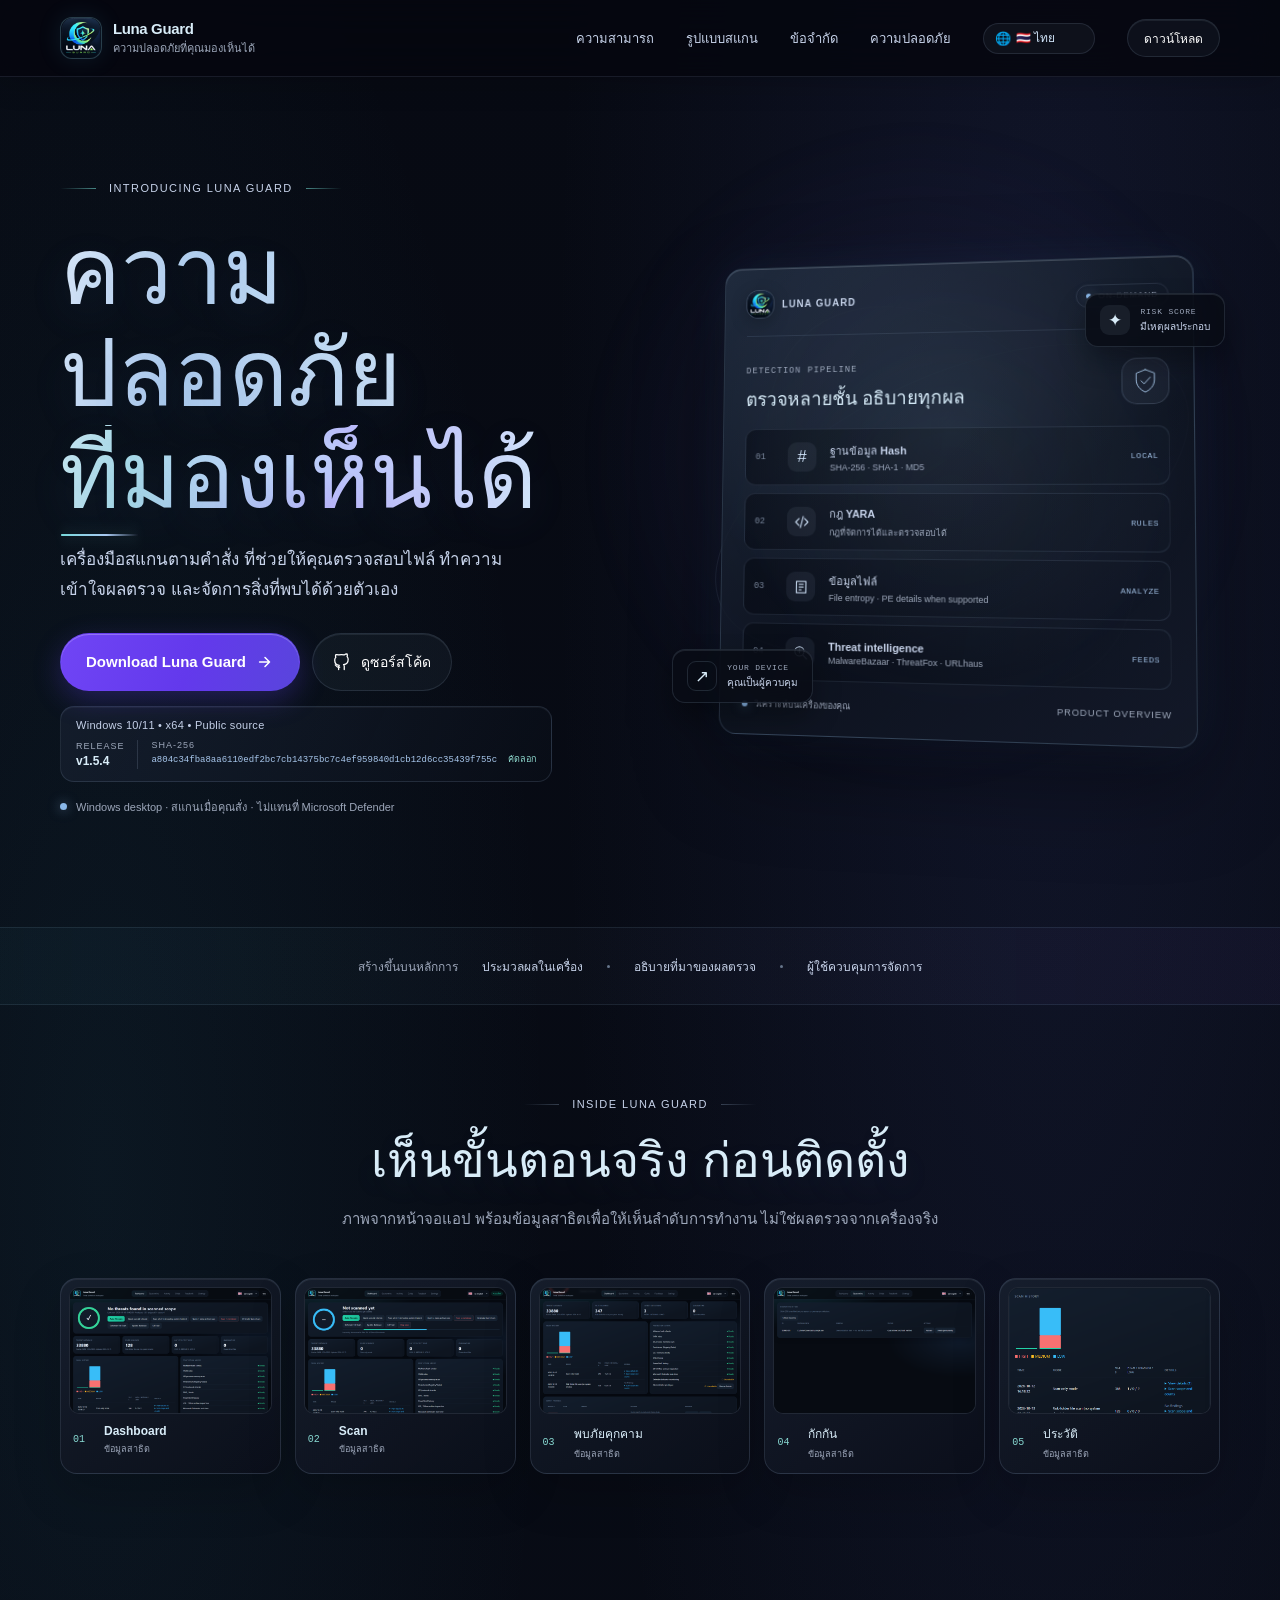
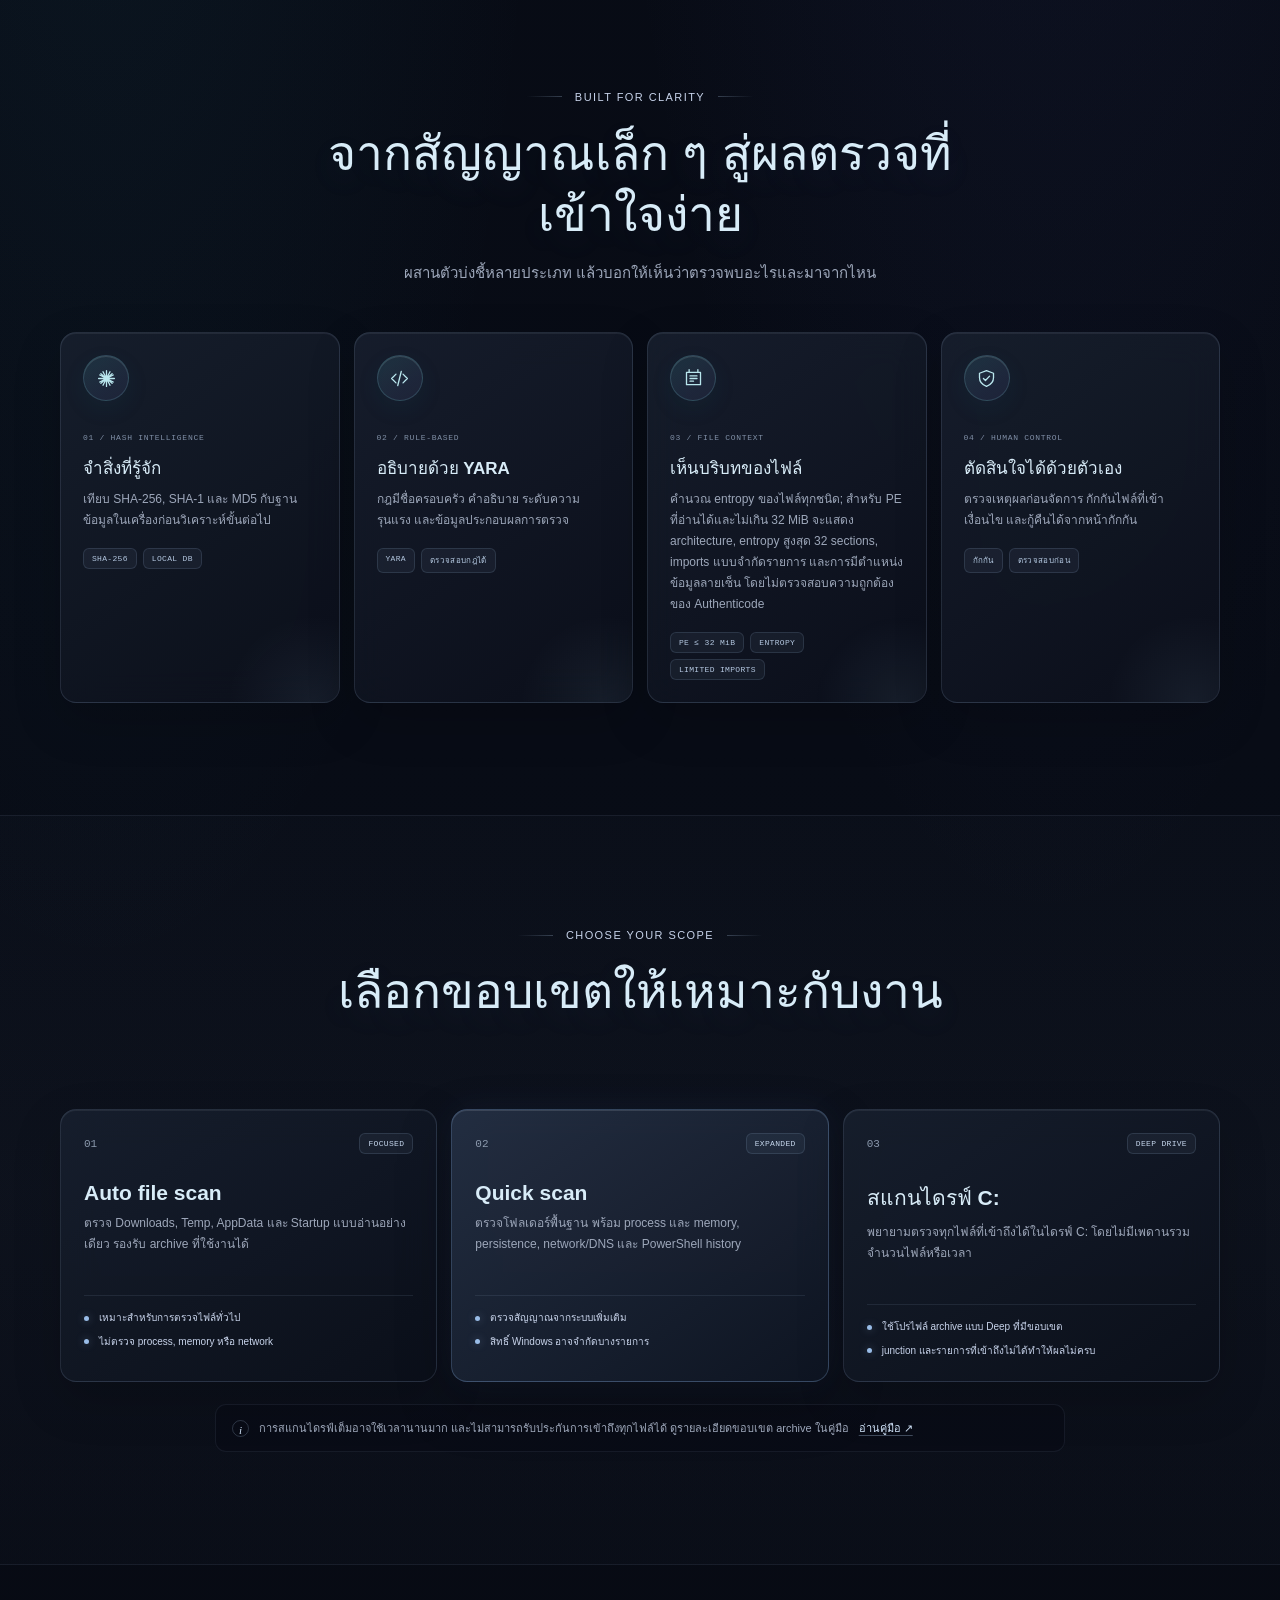
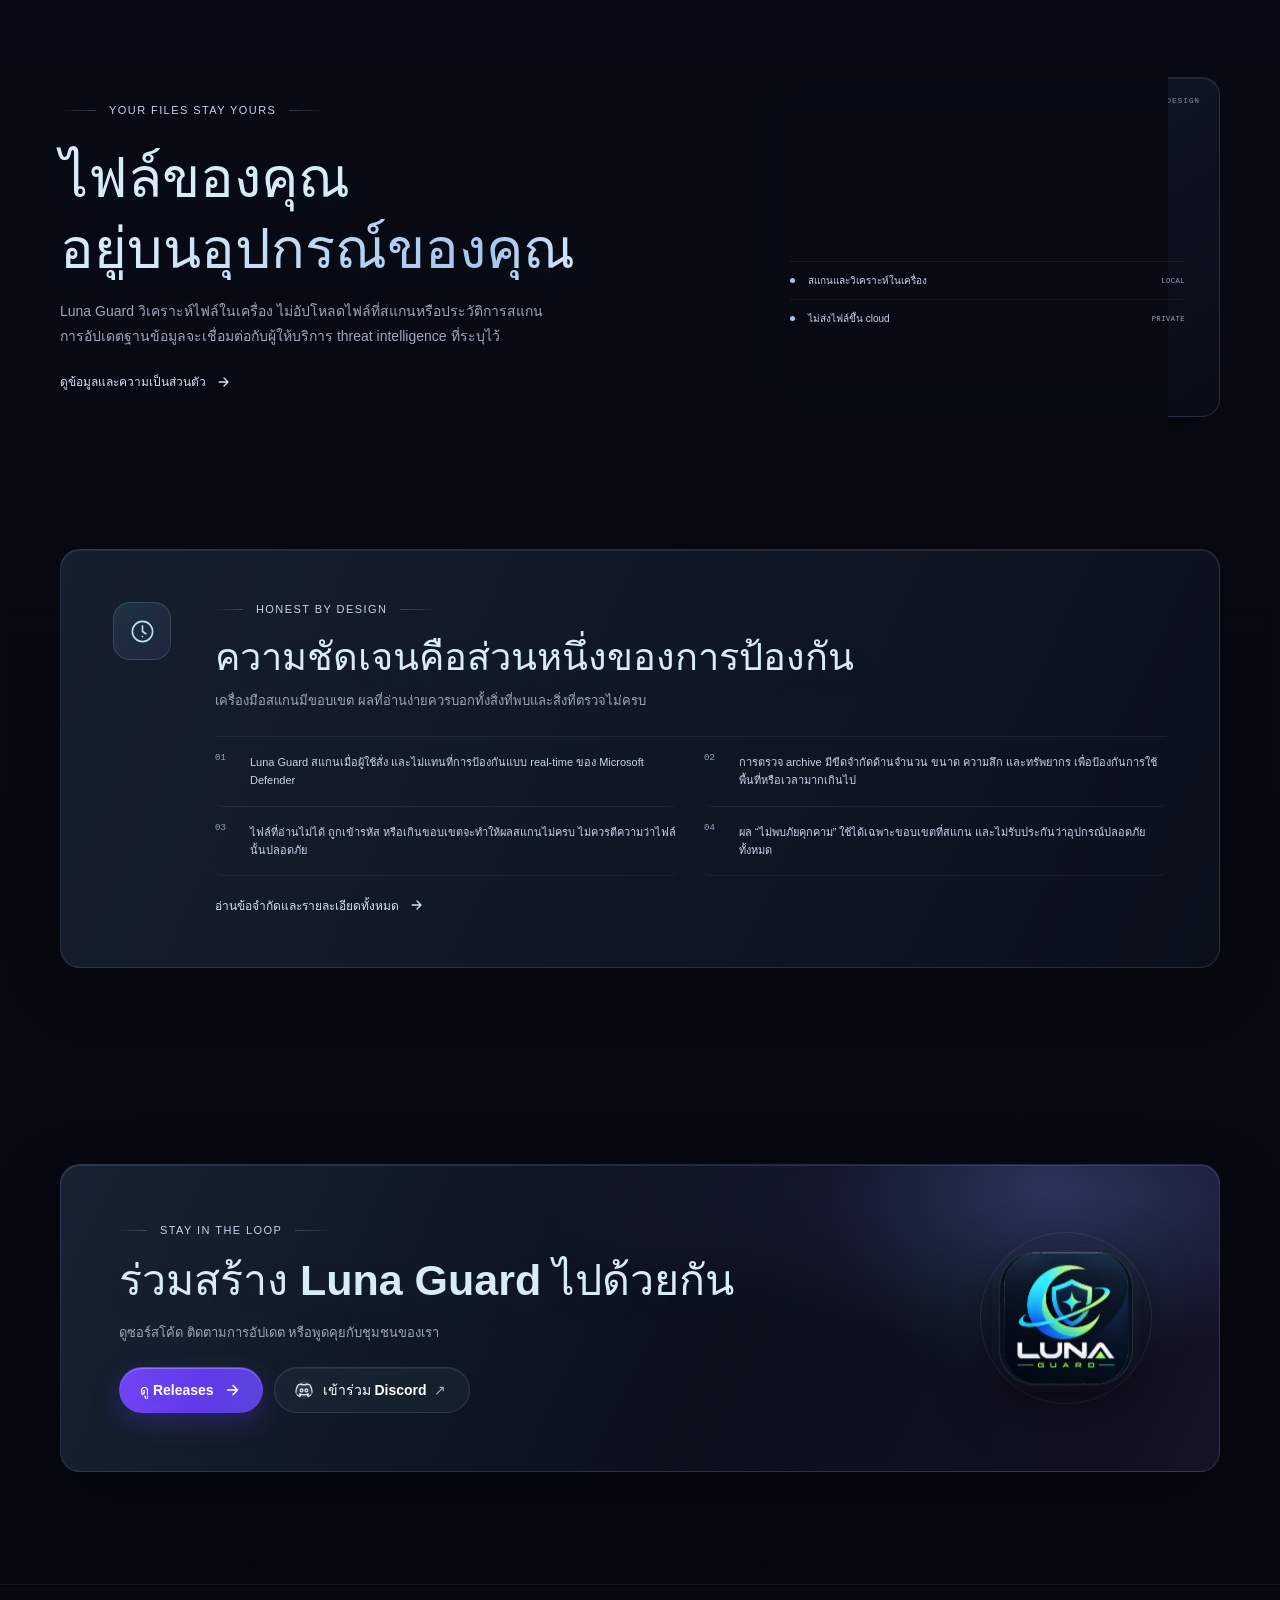
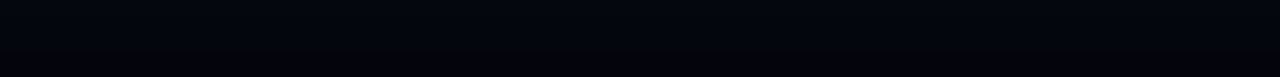
==== commit 4fa93632: "Screenshots" ====
--- a/index.html
+++ b/index.html
@@ -33,6 +33,7 @@
         "@id": "https://luna-guard-website.vercel.app/#website",
         "url": "https://luna-guard-website.vercel.app/",
         "name": "Luna Guard",
+        "alternateName": "LunaGuard",
         "description": "เครื่องมือสแกนมัลแวร์สำหรับ Windows พร้อมผลตรวจที่อธิบายได้และผู้ใช้ควบคุมการจัดการ",
         "inLanguage": ["th", "en", "zh-CN"]
       },
@@ -45,7 +46,7 @@
         "applicationCategory": "SecurityApplication",
         "operatingSystem": "Windows",
         "image": "https://luna-guard-website.vercel.app/assets/luna-guard-preview.png",
-        "softwareVersion": "1.5.2",
+        "softwareVersion": "1.5.4",
         "sameAs": [
           "https://github.com/Aomtana0070/Luna-Guard",
           "https://discord.gg/vRKVCegUpF"
@@ -105,6 +106,7 @@
         <a href="#features" data-i18n="navFeatures">ความสามารถ</a>
         <a href="#scans" data-i18n="navScans">รูปแบบสแกน</a>
         <a href="#transparency" data-i18n="navTransparency">ข้อจำกัด</a>
+        <a href="security.html" data-i18n="navSecurity">Security</a>
         <label class="language-picker">
           <span class="sr-only" data-i18n="language">ภาษา</span>
           <span class="language-emoji" aria-hidden="true">🌐</span>
@@ -126,7 +128,7 @@
         <h1><span data-i18n="heroLead">ความปลอดภัย</span><br><span class="gradient-text" data-i18n="heroAccent">ที่มองเห็นได้</span></h1>
         <p class="hero-description" data-i18n="heroDescription">เครื่องมือสแกนตามคำสั่ง ที่ช่วยให้คุณตรวจสอบไฟล์ ทำความเข้าใจผลตรวจ และจัดการสิ่งที่พบได้ด้วยตัวเอง</p>
         <div class="hero-actions">
-          <a class="button button-primary" href="https://github.com/Aomtana0070/Luna-Guard/releases" target="_blank" rel="noopener noreferrer"><span data-i18n="heroPrimary">ดู Releases</span><svg viewBox="0 0 20 20" aria-hidden="true"><path d="M4 10h11M10 5l5 5-5 5"/></svg></a>
+          <a class="button button-primary" href="https://github.com/Aomtana0070/Luna-Guard/releases/latest/download/LunaGuard.exe"><span data-i18n="heroPrimary">Download Luna Guard</span><svg viewBox="0 0 20 20" aria-hidden="true"><path d="M4 10h11M10 5l5 5-5 5"/></svg></a>
           <div class="preview-anchor">
             <a class="button button-ghost github-button" href="https://github.com/Aomtana0070/Luna-Guard" target="_blank" rel="noopener noreferrer"><svg class="icon" viewBox="0 0 24 24" aria-hidden="true"><path d="M9 19c-4.3 1.4-4.3-2.5-6-3m12 6v-3.9a3.4 3.4 0 0 0-.9-2.7c3-.3 6.1-1.5 6.1-6.8a5.3 5.3 0 0 0-1.4-3.7 4.9 4.9 0 0 0-.1-3.7s-1.2-.4-3.9 1.4a13.5 13.5 0 0 0-7.1 0C5 1.8 3.8 2.2 3.8 2.2a4.9 4.9 0 0 0-.1 3.7 5.3 5.3 0 0 0-1.4 3.7c0 5.3 3.1 6.5 6.1 6.8a3.4 3.4 0 0 0-.9 2.7V22"/></svg><span data-i18n="heroSecondary">ดูซอร์สโค้ด</span></a>
             <div class="github-preview glass-card" id="github-preview" role="group" aria-label="Luna Guard GitHub repository preview">
@@ -137,6 +139,10 @@
               <a class="preview-open" href="https://github.com/Aomtana0070/Luna-Guard" target="_blank" rel="noopener noreferrer">Open repository <span aria-hidden="true">↗</span></a>
             </div>
           </div>
+        </div>
+        <div class="release-proof" aria-label="Release details">
+          <span class="release-platform" data-i18n="releasePlatform">Windows 10/11 • x64 • Public source</span>
+          <div class="release-identity"><span><small data-i18n="releaseVersionLabel">Release</small><b>v1.5.4</b></span><span class="release-divider" aria-hidden="true"></span><span class="release-hash"><small>SHA-256</small><button type="button" data-copy-sha="a804c34fba8aa6110edf2bc7cb14375bc7c4ef959840d1cb12d6cc35439f755c" aria-label="Copy SHA-256">a804c34fba8aa6110edf2bc7cb14375bc7c4ef959840d1cb12d6cc35439f755c <span data-i18n="copyHash">Copy</span></button></span></div>
         </div>
         <div class="hero-note"><span class="status-dot"></span><span data-i18n="heroNote">Windows desktop · สแกนเมื่อคุณสั่ง · ไม่แทนที่ Microsoft Defender</span></div>
       </div>
@@ -163,6 +169,21 @@
 
     <section class="trust-strip" aria-label="Product principles">
       <div class="trust-inner"><span data-i18n="trustIntro">สร้างขึ้นบนหลักการ</span><b data-i18n="trustLocal">ประมวลผลในเครื่อง</b><i></i><b data-i18n="trustExplain">อธิบายที่มาของผลตรวจ</b><i></i><b data-i18n="trustControl">ผู้ใช้ควบคุมการจัดการ</b></div>
+    </section>
+
+    <section class="section section-wrap app-tour" id="screenshots">
+      <div class="section-heading">
+        <div class="eyebrow"><span data-i18n="tourEyebrow">INSIDE LUNA GUARD</span></div>
+        <h2 data-i18n="tourTitle">เห็นขั้นตอนจริง ก่อนติดตั้ง</h2>
+        <p data-i18n="tourIntro">ภาพจากหน้าจอแอป พร้อมข้อมูลสาธิตเพื่อให้เห็นลำดับการทำงาน ไม่ใช่ผลตรวจจากเครื่องจริง</p>
+      </div>
+      <div class="tour-grid">
+        <figure class="tour-shot"><a href="assets/screenshots/dashboard.png" target="_blank" rel="noopener noreferrer" aria-label="Open full-size dashboard screenshot"><img src="assets/screenshots/dashboard.png" alt="Luna Guard dashboard with example scan summary" loading="lazy"><figcaption><b>01</b><span data-i18n="tourDashboard">Dashboard</span><small data-i18n="tourDemo">ข้อมูลสาธิต</small></figcaption></a></figure>
+        <figure class="tour-shot"><a href="assets/screenshots/scan.png" target="_blank" rel="noopener noreferrer" aria-label="Open full-size scan screenshot"><img src="assets/screenshots/scan.png" alt="Luna Guard scan in progress with example data" loading="lazy"><figcaption><b>02</b><span data-i18n="tourScan">Scan</span><small data-i18n="tourDemo">ข้อมูลสาธิต</small></figcaption></a></figure>
+        <figure class="tour-shot"><a href="assets/screenshots/threat.png" target="_blank" rel="noopener noreferrer" aria-label="Open full-size threat screenshot"><img src="assets/screenshots/threat.png" alt="Luna Guard example threat finding with explanation" loading="lazy"><figcaption><b>03</b><span data-i18n="tourThreat">Threat found</span><small data-i18n="tourDemo">ข้อมูลสาธิต</small></figcaption></a></figure>
+        <figure class="tour-shot"><a href="assets/screenshots/quarantine.png" target="_blank" rel="noopener noreferrer" aria-label="Open full-size quarantine screenshot"><img src="assets/screenshots/quarantine.png" alt="Luna Guard quarantine list with example item" loading="lazy"><figcaption><b>04</b><span data-i18n="tourQuarantine">Quarantine</span><small data-i18n="tourDemo">ข้อมูลสาธิต</small></figcaption></a></figure>
+        <figure class="tour-shot"><a href="assets/screenshots/history.png" target="_blank" rel="noopener noreferrer" aria-label="Open full-size history screenshot"><img src="assets/screenshots/history.png" alt="Luna Guard scan history with example records" loading="lazy"><figcaption><b>05</b><span data-i18n="tourHistory">History</span><small data-i18n="tourDemo">ข้อมูลสาธิต</small></figcaption></a></figure>
+      </div>
     </section>
 
     <section class="section section-wrap" id="features">
@@ -242,3 +263,4 @@
   </footer>
 </body>
 </html>
+
--- a/styles.css
+++ b/styles.css
@@ -24,8 +24,8 @@
 }
 
 *, *::before, *::after { box-sizing: border-box; }
-html { min-width: 320px; background: var(--canvas); scroll-padding-top: 100px; }
-body { margin: 0; min-height: 100vh; background: radial-gradient(ellipse at 50% -10%, rgba(99, 128, 176, .14), transparent 38rem), linear-gradient(180deg, #070a12 0%, var(--canvas) 58%, #070911 100%); color: var(--frost); overflow-x: hidden; }
+html { width: 100%; min-width: 0; max-width: 100%; overflow-x: clip; overscroll-behavior-x: none; background: var(--canvas); scroll-padding-top: 100px; }
+body { width: 100%; min-width: 0; max-width: 100%; margin: 0; min-height: 100vh; background: radial-gradient(ellipse at 50% -10%, rgba(99, 128, 176, .14), transparent 38rem), linear-gradient(180deg, #070a12 0%, var(--canvas) 58%, #070911 100%); color: var(--frost); overflow-x: clip; overscroll-behavior-x: none; }
 body::before { position: fixed; inset: 0; z-index: -1; content: ""; pointer-events: none; background-image: linear-gradient(rgba(186,215,247,.035) 1px, transparent 1px), linear-gradient(90deg, rgba(186,215,247,.035) 1px, transparent 1px); background-size: 88px 88px; mask-image: linear-gradient(to bottom, rgba(0,0,0,.7), transparent 80%); }
 a { color: inherit; text-decoration: none; }
 button, select { font: inherit; }
@@ -34,7 +34,7 @@
 .sr-only { position: absolute; width: 1px; height: 1px; padding: 0; margin: -1px; overflow: hidden; clip: rect(0,0,0,0); white-space: nowrap; border: 0; }
 .skip-link { position: fixed; top: 12px; left: 12px; z-index: 20; padding: 10px 16px; border: 1px solid var(--line); border-radius: 999px; background: #101521; transform: translateY(-160%); }
 .skip-link:focus { transform: translateY(0); }
-.ambient { position: absolute; z-index: -1; top: -16rem; left: 50%; width: 72rem; height: 46rem; transform: translateX(-50%); background: conic-gradient(from 258deg at 50% 30%, transparent 0deg, rgba(124,145,182,.12) 24deg, rgba(124,145,182,.2) 42deg, transparent 72deg, transparent 288deg, rgba(124,145,182,.12) 318deg, transparent 344deg); filter: blur(45px); pointer-events: none; }
+.ambient { position: absolute; z-index: -1; top: -16rem; left: 50%; width: min(72rem, 100vw); height: 46rem; transform: translateX(-50%); background: conic-gradient(from 258deg at 50% 30%, transparent 0deg, rgba(124,145,182,.12) 24deg, rgba(124,145,182,.2) 42deg, transparent 72deg, transparent 288deg, rgba(124,145,182,.12) 318deg, transparent 344deg); filter: blur(45px); pointer-events: none; }
 .section-wrap, .header-inner, .footer-inner { width: min(var(--content), calc(100% - 56px)); margin-inline: auto; }
 
 .site-header { position: sticky; top: 0; z-index: 10; border-bottom: 1px solid rgba(186,215,247,.075); background: rgba(5,6,15,.76); backdrop-filter: blur(20px); -webkit-backdrop-filter: blur(20px); }
@@ -226,8 +226,9 @@
   .footer-inner > p { flex-basis: 35%; }
 }
 
-@media (max-width: 700px) {
-  .section-wrap, .header-inner, .footer-inner, .trust-inner { width: min(100% - 32px, 560px); }
+@media (max-width: 700px), (hover: none) and (pointer: coarse) and (max-device-width: 1100px) {
+  html, body { min-width: 0; max-width: 100%; overflow-x: clip; overscroll-behavior-x: none; }
+  .section-wrap, .header-inner, .footer-inner, .trust-inner { width: calc(100% - 32px); max-width: none; margin-inline: auto; }
   .header-inner { min-height: 66px; }
   .brand img { width: 38px; height: 38px; }
   .brand-copy strong { font-size: 14px; }
@@ -293,13 +294,13 @@
   .limit-list > div { padding: 12px 0; }
   .limit-list p { font-size: 10px; }
   .community-section { padding-top: 50px; padding-bottom: 76px; }
-  .community-card { min-height: 0; align-items: flex-start; padding: 25px 21px; }
-  .community-content { max-width: 100%; }
-  .community-content h2 { font-size: 29px; }
-  .community-content > p { font-size: 11px; }
-  .community-mark { position: absolute; right: -65px; bottom: -48px; width: 170px; height: 170px; opacity: .23; }
-  .community-mark img { width: 110px; height: 110px; }
-  .community-actions { position: relative; z-index: 2; }
+  .community-card { min-height: 0; display: block; padding: 26px 22px; }
+  .community-content { width: 100%; max-width: none; }
+  .community-content h2 { max-width: none; font-size: clamp(28px, 8vw, 34px); text-wrap: balance; }
+  .community-content > p { max-width: 38ch; font-size: 12px; }
+  .community-mark { display: none; }
+  .community-actions { position: relative; z-index: 2; gap: 10px; }
+  .community-actions .button { white-space: nowrap; padding-inline: 14px; }
   .footer-inner { justify-content: space-between; gap: 13px; padding-block: 19px; }
   .footer-inner > p { order: 3; flex: 1 0 100%; max-width: 100%; font-size: 9px; }
   .footer-links { order: 4; flex: 1 0 100%; gap: 13px; font-size: 9px; }
@@ -432,7 +433,7 @@
   .feature-card, .scan-card, .community-card, .limits-panel { transition: transform 320ms cubic-bezier(.2,.7,.25,1), border-color 280ms ease, box-shadow 320ms ease; }
   .feature-card:hover, .scan-card:hover, .has-reveal .feature-card.is-visible:hover, .has-reveal .scan-card.is-visible:hover { transform: translateY(-5px) scale(1.008); box-shadow: inset 0 1px rgba(216,236,248,.16), 0 28px 70px rgba(0,0,0,.38); }
 }
-@media (max-width: 700px) {
+@media (max-width: 700px), (hover: none) and (pointer: coarse) and (max-device-width: 1100px) {
   .github-preview { left: auto; right: -12px; transform-origin: 85% 100%; }
   .github-preview::after { left: auto; right: 34px; }
   .scan-window[data-tilt-card] { transform: none; }
@@ -677,6 +678,9 @@
   position: fixed;
   z-index: 1000;
   inset: 0;
+  width: 100vw;
+  height: 100vh;
+  height: 100dvh;
   display: grid;
   place-items: center;
   overflow: hidden;
@@ -728,7 +732,7 @@
 @keyframes entry-copy { from { opacity: 0; translate: -28px 12px; filter: blur(8px); } to { opacity: 1; translate: 0 0; filter: blur(0); } }
 @keyframes entry-art { from { opacity: 0; transform: perspective(1200px) translate3d(28px,20px,-30px) rotateY(-8deg) scale(.96); filter: blur(8px); } to { opacity: 1; transform: perspective(1200px) translate3d(0,0,0) rotateY(0) scale(1); filter: blur(0); } }
 @keyframes entry-trust { from { opacity: 0; translate: 0 16px; } to { opacity: 1; translate: 0 0; } }
-@media (max-width: 700px) {
+@media (max-width: 700px), (hover: none) and (pointer: coarse) and (max-device-width: 1100px) {
   .loader-emblem { width: 148px; height: 148px; margin-bottom: 20px; }
   .loader-emblem img { width: 90px; height: 90px; }
   .loader-scan { width: 98px; }
@@ -791,7 +795,7 @@
 }
 
 /* Small screens and notched phones: safe-area spacing and reliable tap targets. */
-@media (max-width: 700px) {
+@media (max-width: 700px), (hover: none) and (pointer: coarse) and (max-device-width: 1100px) {
   html { -webkit-text-size-adjust: 100%; text-size-adjust: 100%; }
   .header-inner { padding-top: env(safe-area-inset-top, 0px); }
   .menu-toggle { width: 44px; height: 44px; }
@@ -821,3 +825,217 @@
   .hero-art { min-height: 390px; }
   .section { padding-block: 62px; }
 }
+
+/* Visual finish: clearer contrast, softer color transitions, and more deliberate depth. */
+body {
+  background:
+    radial-gradient(ellipse at 82% 9%, rgba(83, 95, 190, .13), transparent 31rem),
+    radial-gradient(ellipse at 8% 24%, rgba(50, 144, 168, .09), transparent 28rem),
+    linear-gradient(180deg, #070a13 0%, #080c16 48%, #060810 100%);
+}
+.site-header {
+  border-bottom-color: rgba(186, 215, 247, .1);
+  background: rgba(5, 7, 15, .84);
+  box-shadow: 0 8px 28px rgba(0, 0, 0, .16);
+}
+.brand img {
+  border: 1px solid rgba(154, 221, 236, .22);
+  box-shadow: 0 0 24px rgba(73, 174, 207, .12);
+}
+.nav > a:not(.button) {
+  position: relative;
+  padding-block: 10px;
+}
+.nav > a:not(.button)::after {
+  position: absolute;
+  right: 0;
+  bottom: 2px;
+  left: 0;
+  height: 1px;
+  content: "";
+  background: linear-gradient(90deg, #73d9d0, #9d83ff);
+  transform: scaleX(0);
+  transform-origin: left;
+  transition: transform 220ms ease;
+}
+.nav > a:not(.button):hover::after,
+.nav > a:not(.button):focus-visible::after { transform: scaleX(1); }
+.hero::before {
+  position: absolute;
+  z-index: 0;
+  top: 5%;
+  right: -3%;
+  width: min(58%, 680px);
+  aspect-ratio: 1;
+  border-radius: 50%;
+  content: "";
+  background: radial-gradient(circle, rgba(68, 126, 177, .13), rgba(94, 76, 172, .055) 42%, transparent 70%);
+  filter: blur(14px);
+  pointer-events: none;
+}
+.hero-art { z-index: 1; }
+.hero-grid-fade { display: none; }
+.hero h1 { text-shadow: 0 12px 46px rgba(94, 137, 197, .12); }
+.gradient-text { background-image: linear-gradient(110deg, #d9f2f3 3%, #a9c8ff 54%, #c5a7ff 100%); }
+.hero .eyebrow::before, .hero .eyebrow::after { background: linear-gradient(90deg, transparent, rgba(117, 221, 212, .58)); }
+.button-primary {
+  background: linear-gradient(110deg, #7045f5 0%, #6339ec 54%, #5945dc 100%);
+  box-shadow: 0 9px 28px rgba(93, 62, 229, .3), inset 0 1px rgba(255,255,255,.25);
+}
+.button-primary:hover {
+  background: linear-gradient(110deg, #805cf8, #704df0 58%, #6657e8);
+  box-shadow: 0 12px 34px rgba(93, 62, 229, .42), inset 0 1px rgba(255,255,255,.3);
+}
+.scan-window.glass-card {
+  border-color: rgba(163, 203, 239, .18);
+  background: linear-gradient(145deg, rgba(35, 47, 66, .86), rgba(14, 20, 32, .9) 58%, rgba(19, 25, 40, .92));
+  box-shadow: inset 0 1px rgba(229, 242, 255, .18), 0 32px 90px rgba(0,0,0,.42), 0 0 48px rgba(74, 122, 183, .12);
+}
+.pipeline-row {
+  border-color: rgba(186, 215, 247, .1);
+  background: linear-gradient(100deg, rgba(7, 11, 20, .62), rgba(18, 25, 39, .55));
+  transition: border-color 220ms ease, background 220ms ease, transform 220ms ease;
+}
+.pipeline-row:hover {
+  border-color: rgba(135, 205, 224, .24);
+  background: linear-gradient(100deg, rgba(18, 29, 42, .82), rgba(24, 30, 49, .72));
+  transform: translateX(3px);
+}
+.trust-strip {
+  border-color: rgba(153, 195, 225, .11);
+  background: linear-gradient(90deg, rgba(46, 120, 139, .07), rgba(186, 214, 247, .025) 45%, rgba(103, 78, 177, .07));
+}
+.section-heading h2, .privacy-copy h2, .limits-content h2, .community-content h2 {
+  text-shadow: 0 10px 32px rgba(114, 158, 213, .1);
+}
+.feature-card, .scan-card, .privacy-visual, .limits-panel, .community-card {
+  border-color: rgba(178, 207, 241, .14);
+}
+.feature-card, .scan-card {
+  background: linear-gradient(145deg, rgba(24, 32, 47, .86), rgba(11, 15, 26, .86));
+  box-shadow: inset 0 1px rgba(226, 240, 255, .07), 0 18px 48px rgba(0,0,0,.17);
+}
+.feature-card:hover, .scan-card:hover {
+  border-color: rgba(124, 205, 216, .32);
+  box-shadow: inset 0 1px rgba(226, 240, 255, .12), 0 22px 54px rgba(0,0,0,.27), 0 0 28px rgba(57, 138, 158, .08);
+}
+.feature-icon {
+  border-color: rgba(125, 202, 215, .2);
+  color: #b9e6ed;
+  background: linear-gradient(145deg, rgba(74, 161, 176, .17), rgba(126, 104, 205, .1));
+  box-shadow: inset 0 1px rgba(255,255,255,.12), 0 8px 24px rgba(29, 113, 141, .08);
+}
+.feature-meta span, .scan-tag { border-color: rgba(162, 197, 232, .14); }
+.scan-card-featured {
+  border-color: rgba(134, 175, 225, .28);
+  background: linear-gradient(145deg, rgba(37, 48, 68, .92), rgba(15, 21, 34, .92));
+  box-shadow: inset 0 1px rgba(226, 240, 255, .13), 0 22px 54px rgba(0,0,0,.26), 0 0 36px rgba(77, 103, 173, .1);
+}
+.privacy-visual {
+  background: radial-gradient(ellipse at 50% 0%, rgba(74, 139, 174, .12), transparent 56%), linear-gradient(145deg, rgba(23, 32, 48, .8), rgba(9, 13, 23, .86));
+  box-shadow: inset 0 1px rgba(226,240,255,.08), 0 24px 64px rgba(0,0,0,.18);
+}
+.privacy-orb {
+  border-color: rgba(147, 213, 223, .28);
+  background: radial-gradient(circle at 35% 28%, rgba(114, 221, 212, .2), rgba(106, 137, 201, .09) 55%, rgba(186,214,247,.02));
+}
+.limits-panel {
+  background: linear-gradient(115deg, rgba(25, 34, 50, .88), rgba(12, 17, 28, .88));
+  box-shadow: inset 0 1px rgba(226,240,255,.08), 0 22px 60px rgba(0,0,0,.2);
+}
+.limits-icon {
+  border-color: rgba(125, 202, 215, .2);
+  color: #b9e6ed;
+  background: linear-gradient(145deg, rgba(74,161,176,.17), rgba(126,104,205,.1));
+}
+.community-card {
+  background: radial-gradient(ellipse at 90% 10%, rgba(105, 90, 201, .2), transparent 38%), linear-gradient(115deg, rgba(24, 36, 52, .96), rgba(11, 16, 28, .97) 58%, rgba(19, 20, 39, .97));
+  box-shadow: inset 0 1px rgba(226,240,255,.1), 0 28px 70px rgba(0,0,0,.25);
+}
+.community-card::before {
+  background: radial-gradient(circle, rgba(103, 128, 207, .2), rgba(57, 157, 166, .07) 42%, transparent 70%);
+}
+.site-footer { background: linear-gradient(180deg, rgba(5, 8, 15, .7), rgba(3, 4, 10, .86)); }
+
+@media (max-width: 700px), (hover: none) and (pointer: coarse) and (max-device-width: 1100px) {
+  .hero::before { top: 28%; right: -15%; width: 90%; opacity: .72; }
+  .hero h1 { text-shadow: 0 8px 30px rgba(94, 137, 197, .1); }
+  .pipeline-row:hover { transform: none; }
+  .feature-card, .scan-card { box-shadow: inset 0 1px rgba(226, 240, 255, .07), 0 12px 34px rgba(0,0,0,.14); }
+}
+
+@media (prefers-reduced-motion: reduce) {
+  .pipeline-row { transition: none; }
+}
+
+/* Download proof and product walkthrough */
+.hero-copy { max-width: 690px; }
+.hero-actions .button-primary { min-height: 58px; padding-inline: 25px; font-size: 15px; font-weight: 750; }
+.release-proof { display: grid; gap: 9px; width: fit-content; max-width: 100%; margin-top: 15px; padding: 12px 15px; border: 1px solid rgba(169,198,232,.14); border-radius: 14px; background: linear-gradient(115deg,rgba(23,32,48,.75),rgba(10,15,25,.62)); box-shadow: inset 0 1px rgba(255,255,255,.045); }
+.release-platform { color: var(--moon); font-size: 11px; letter-spacing: .025em; }
+.release-identity { display: flex; align-items: center; gap: 13px; flex-wrap: wrap; }
+.release-identity > span:not(.release-divider) { display: grid; gap: 3px; }
+.release-identity small { color: var(--fog); font-size: 9px; letter-spacing: .11em; text-transform: uppercase; }
+.release-identity b { color: var(--ice); font-size: 12px; }
+.release-divider { width: 1px; height: 29px; background: rgba(183,205,232,.16); }
+.release-hash button { max-width: 100%; padding: 0; border: 0; color: #a9c8ed; background: none; font: 9px/1.6 ui-monospace,monospace; overflow-wrap: anywhere; text-align: left; cursor: pointer; }
+.release-hash button span { margin-left: 5px; color: #8fd9ce; font: 600 9px/1 var(--font); }
+.hero-note { margin-top: 17px; }
+.app-tour { padding-block: 92px 104px; }
+.tour-grid { display: grid; grid-template-columns: repeat(5,minmax(0,1fr)); gap: 14px; margin-top: 36px; }
+.tour-shot { min-width: 0; margin: 0; padding: 8px; overflow: hidden; border: 1px solid rgba(178,207,241,.14); border-radius: 17px; background: linear-gradient(145deg,rgba(24,32,47,.86),rgba(11,15,26,.9)); box-shadow: inset 0 1px rgba(226,240,255,.07),0 18px 48px rgba(0,0,0,.19); }
+.tour-shot img { display: block; width: 100%; aspect-ratio: 16/10; object-fit: cover; object-position: top center; border: 1px solid rgba(190,215,241,.12); border-radius: 10px; background: #0b101a; }
+.tour-shot figcaption { display: grid; grid-template-columns: 25px minmax(0,1fr); align-items: center; gap: 4px 6px; padding: 10px 4px 4px; color: var(--ice); font-size: 12px; font-weight: 650; }
+.tour-shot figcaption b { grid-row: span 2; color: #87d8d1; font: 10px ui-monospace,monospace; }
+.tour-shot figcaption small { color: var(--fog); font-size: 9px; font-weight: 450; }
+
+/* Standalone security notes */
+.security-hero { padding-top: clamp(76px,10vw,132px); padding-bottom: 42px; }
+.security-hero h1 { max-width: 880px; margin: 19px 0 16px; color: var(--frost); font: 650 clamp(42px,7vw,76px)/1.08 var(--display); letter-spacing: -.045em; }
+.security-hero > p { max-width: 760px; color: var(--moon); font-size: 16px; line-height: 1.8; }
+.security-meta { display: flex; flex-wrap: wrap; gap: 12px 20px; margin-top: 23px; color: var(--fog); font-size: 11px; }
+.security-meta a { color: #a9c8ed; }
+.security-index { position: sticky; z-index: 5; top: 78px; display: flex; flex-wrap: wrap; gap: 8px; padding-block: 14px; border-block: 1px solid rgba(183,205,232,.1); background: rgba(7,10,18,.88); backdrop-filter: blur(16px); }
+.security-index a { padding: 8px 11px; border: 1px solid rgba(178,207,241,.12); border-radius: 999px; color: var(--moon); font-size: 10px; transition: border-color .2s,color .2s; }
+.security-index a:hover { border-color: rgba(120,216,217,.38); color: var(--frost); }
+.security-content { padding-block: 25px 100px; }
+.security-block { display: grid; grid-template-columns: 52px minmax(0,1fr); gap: 20px; padding: 44px 0; border-bottom: 1px solid rgba(183,205,232,.1); scroll-margin-top: 156px; }
+.security-number { color: #84d8d0; font: 12px ui-monospace,monospace; padding-top: 4px; }
+.security-kicker { margin: 0 0 8px; color: var(--fog); font: 10px ui-monospace,monospace; letter-spacing: .16em; }
+.security-block h2 { margin: 0 0 13px; color: var(--frost); font: 600 clamp(25px,3.5vw,36px)/1.2 var(--display); letter-spacing: -.025em; }
+.security-block p:not(.security-kicker) { max-width: 900px; margin: 0; color: #adbbcf; font-size: 14px; line-height: 1.85; }
+.security-table-wrap { margin-top: 23px; overflow-x: auto; border: 1px solid rgba(178,207,241,.13); border-radius: 13px; background: rgba(10,15,25,.55); }
+.security-table { width: 100%; min-width: 470px; border-collapse: collapse; color: var(--moon); font-size: 12px; }
+.security-table th,.security-table td { padding: 12px 15px; border-bottom: 1px solid rgba(183,205,232,.08); text-align: left; }
+.security-table thead th { color: #9bded8; font-size: 10px; letter-spacing: .06em; }
+.security-table tbody tr:last-child th,.security-table tbody tr:last-child td { border-bottom: 0; }
+.security-table tbody th { color: var(--ice); font-weight: 550; }
+.security-block p.security-note { margin-top: 15px; color: var(--fog); font-size: 12px; }
+.security-list { display: grid; gap: 11px; margin: 15px 0 0; padding-left: 20px; color: #adbbcf; font-size: 14px; line-height: 1.75; }
+.security-list li::marker { color: #85d8d2; }
+.disclosure-block { border-bottom: 0; }
+.disclosure-block .button { margin-top: 20px; }
+@media (max-width: 980px) { .tour-grid { grid-template-columns: repeat(3,minmax(0,1fr)); } }
+@media (max-width: 700px), (hover:none) and (pointer:coarse) and (max-device-width:1100px) {
+ .hero-actions .button-primary { min-height: 52px; }
+ .release-proof { width: 100%; }
+ .release-hash button { font-size: 9px; }
+ .app-tour { padding-block: 66px 76px; }
+ .tour-grid { grid-template-columns: repeat(2,minmax(0,1fr)); gap: 10px; margin-top: 25px; }
+ .tour-shot { padding: 6px; border-radius: 13px; }
+ .tour-shot figcaption { font-size: 11px; }
+ .security-hero { padding-top: 55px; }
+ .security-hero h1 { font-size: clamp(38px,11vw,58px); }
+ .security-hero > p { font-size: 14px; }
+ .security-index { position: static; gap: 6px; }
+ .security-index a { font-size: 9px; }
+ .security-block { grid-template-columns: 30px minmax(0,1fr); gap: 10px; padding: 32px 0; scroll-margin-top: 24px; }
+ .security-block p:not(.security-kicker),.security-list { font-size: 13px; }
+ .security-content { padding-bottom: 70px; }
+}
+@media (max-width: 380px) { .tour-grid { grid-template-columns: 1fr; } .tour-shot img { aspect-ratio: 16/9; } }
+
+/* Touch browsers keep :hover/focus states after a tap; keep the desktop preview out of the phone layout. */
+@media (hover: none) and (pointer: coarse) {
+  .github-preview { display: none; }
+}
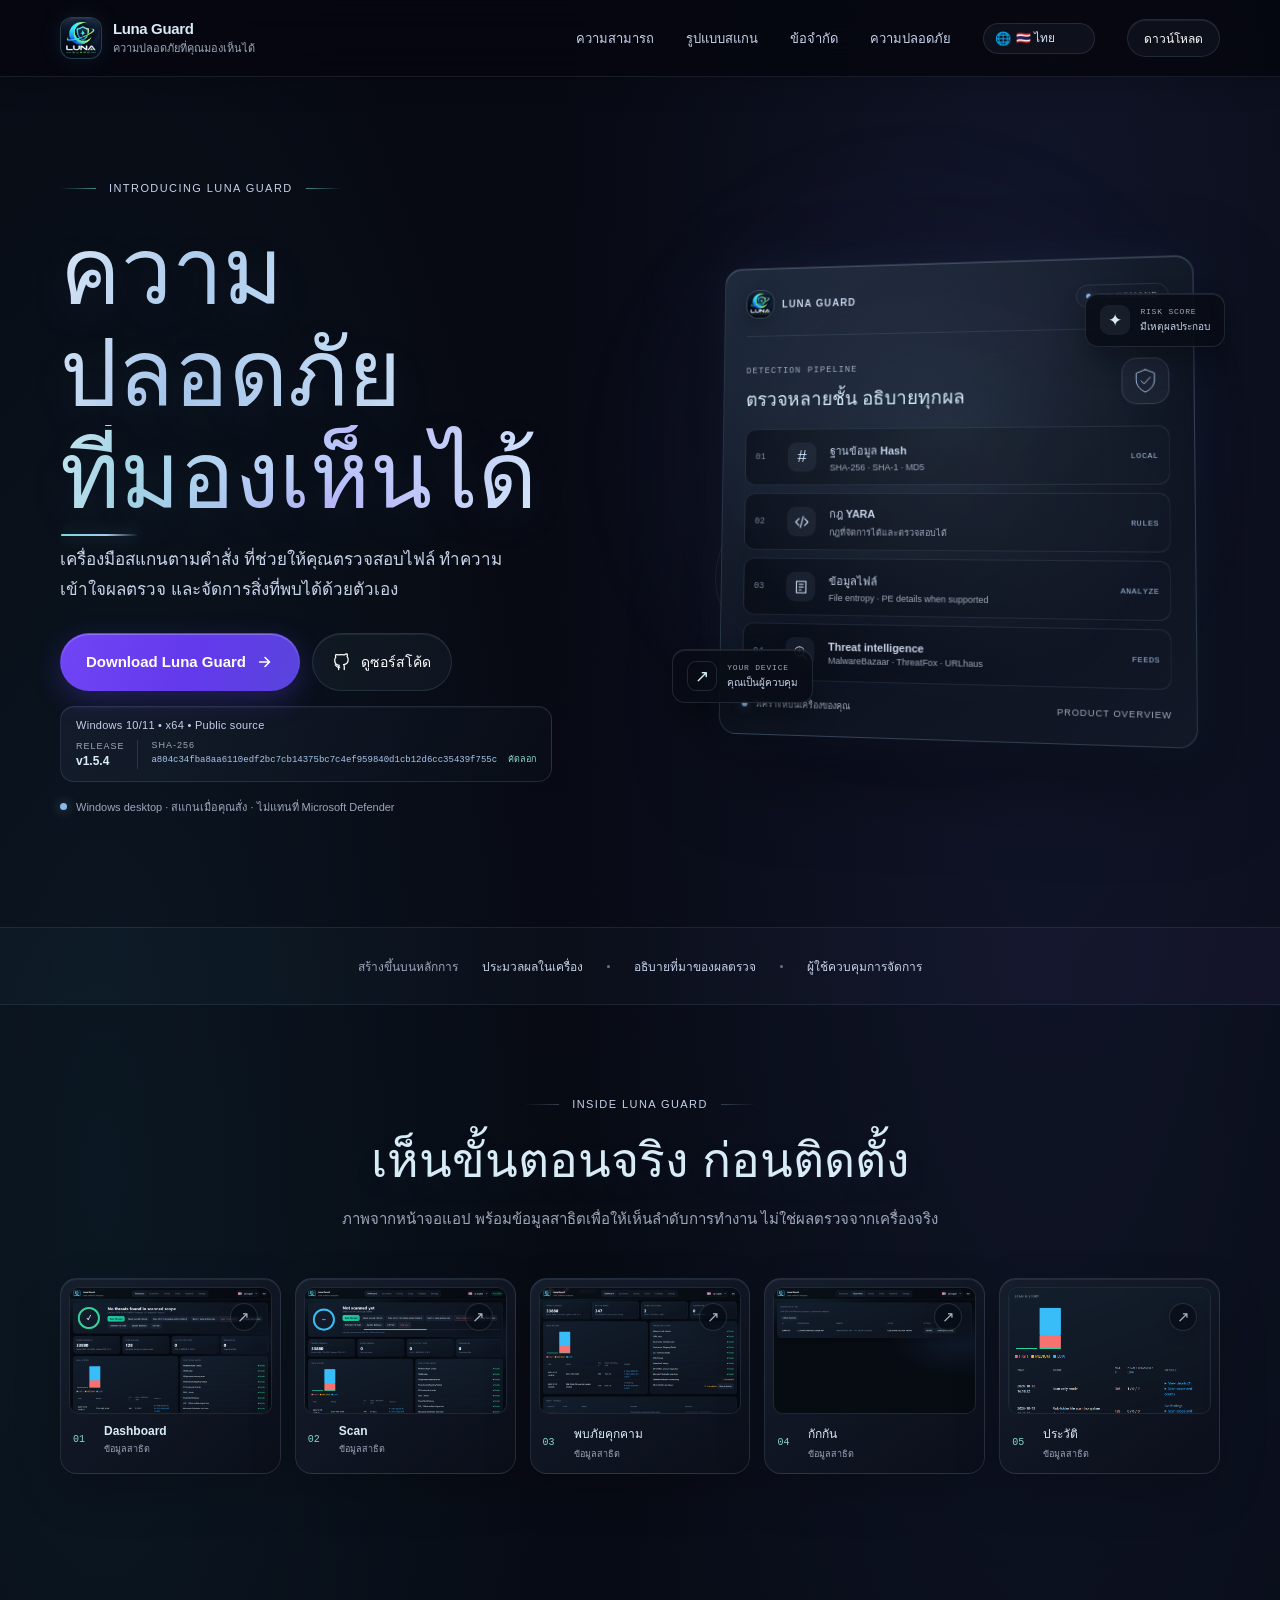
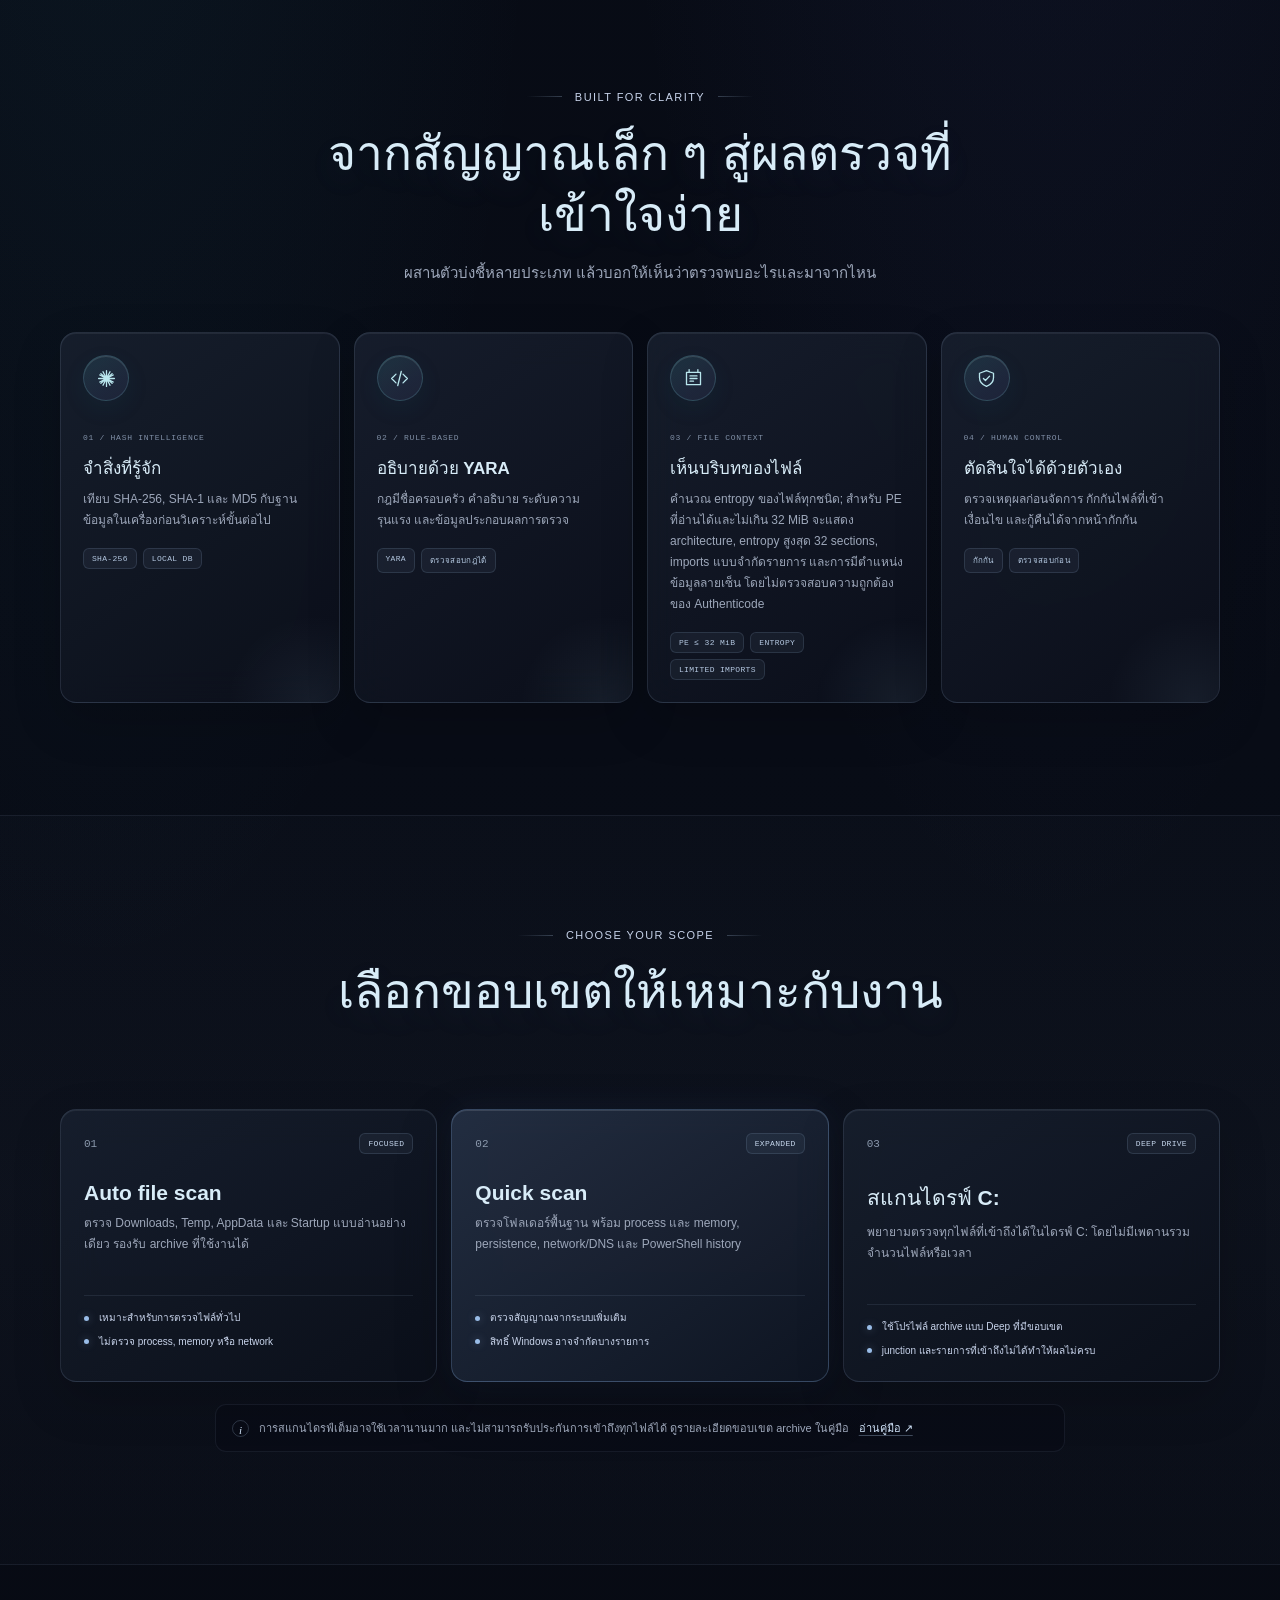
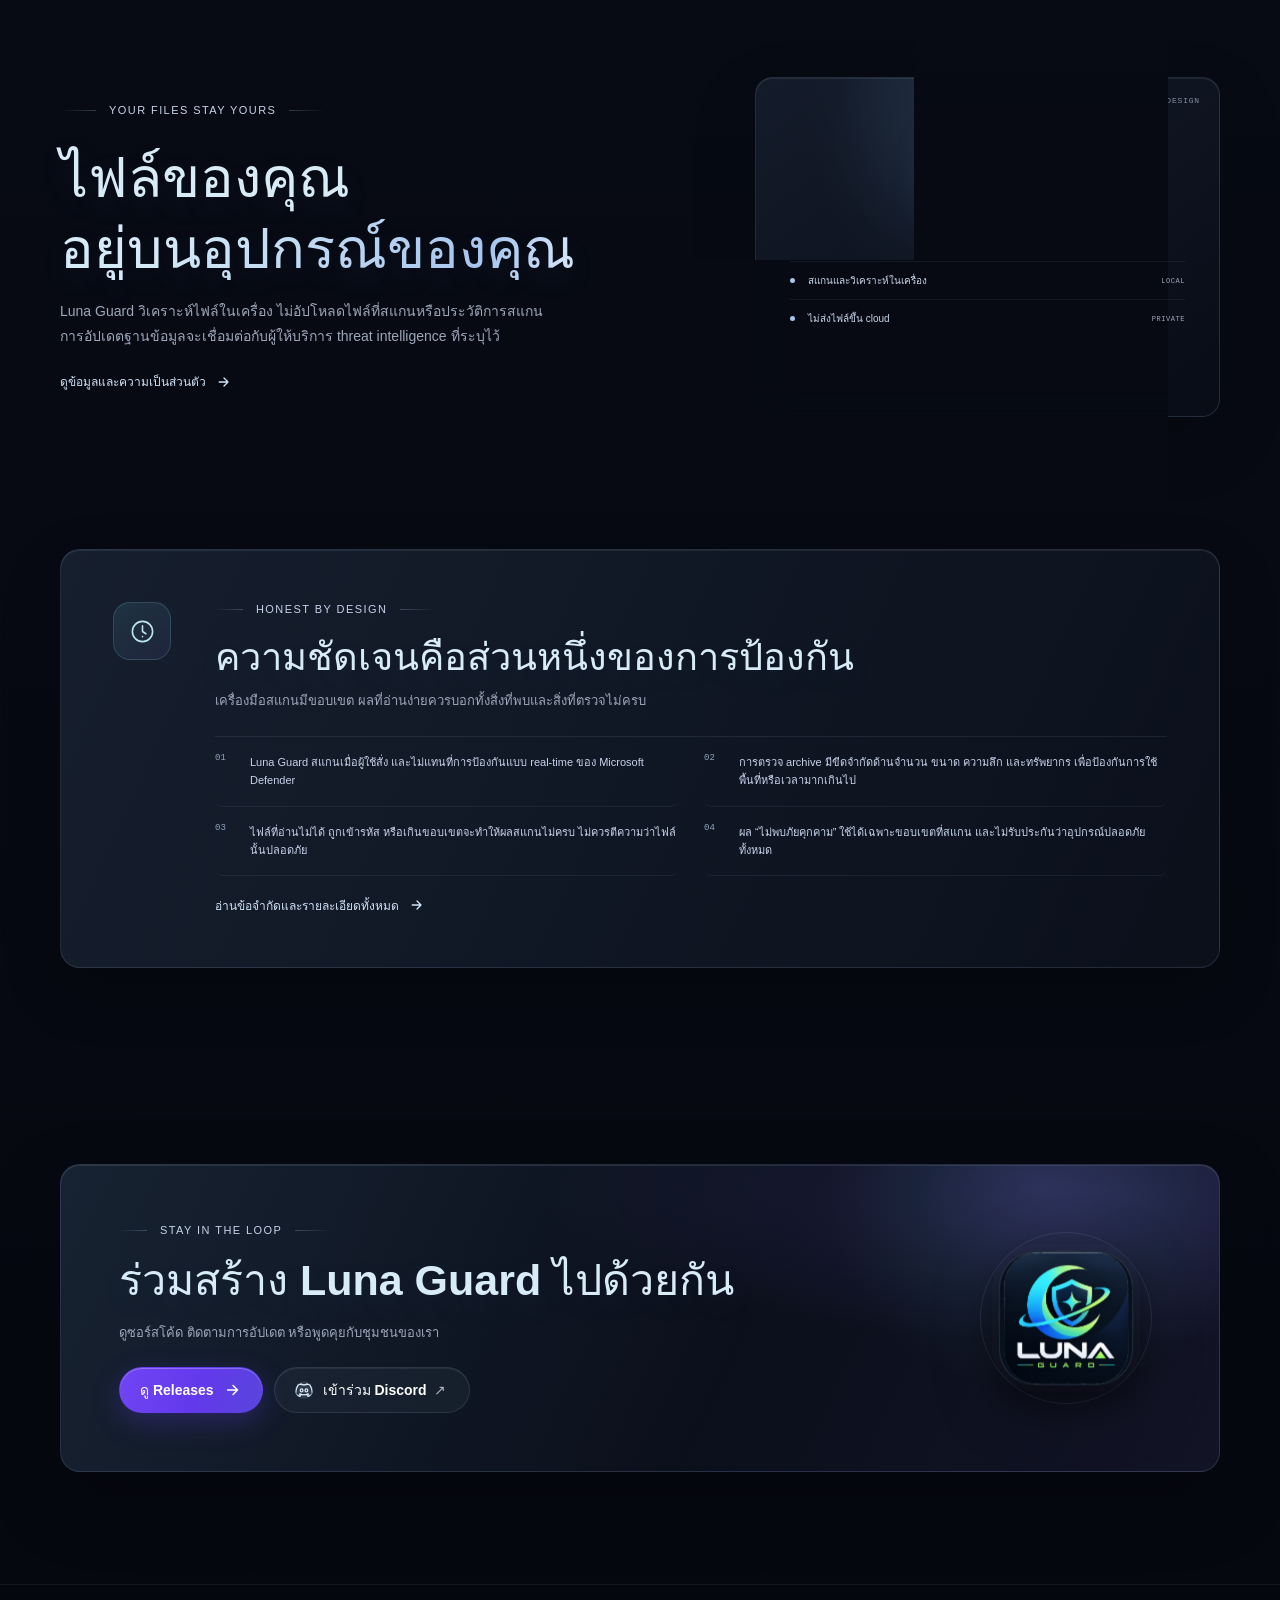
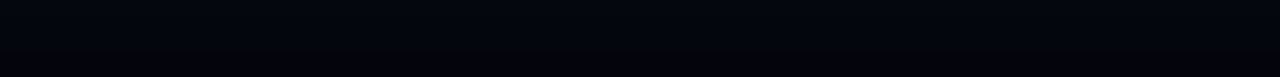
==== commit dbd3de10: "add new hero art" ====
--- a/index.html
+++ b/index.html
@@ -178,11 +178,11 @@
         <p data-i18n="tourIntro">ภาพจากหน้าจอแอป พร้อมข้อมูลสาธิตเพื่อให้เห็นลำดับการทำงาน ไม่ใช่ผลตรวจจากเครื่องจริง</p>
       </div>
       <div class="tour-grid">
-        <figure class="tour-shot"><a href="assets/screenshots/dashboard.png" target="_blank" rel="noopener noreferrer" aria-label="Open full-size dashboard screenshot"><img src="assets/screenshots/dashboard.png" alt="Luna Guard dashboard with example scan summary" loading="lazy"><figcaption><b>01</b><span data-i18n="tourDashboard">Dashboard</span><small data-i18n="tourDemo">ข้อมูลสาธิต</small></figcaption></a></figure>
-        <figure class="tour-shot"><a href="assets/screenshots/scan.png" target="_blank" rel="noopener noreferrer" aria-label="Open full-size scan screenshot"><img src="assets/screenshots/scan.png" alt="Luna Guard scan in progress with example data" loading="lazy"><figcaption><b>02</b><span data-i18n="tourScan">Scan</span><small data-i18n="tourDemo">ข้อมูลสาธิต</small></figcaption></a></figure>
-        <figure class="tour-shot"><a href="assets/screenshots/threat.png" target="_blank" rel="noopener noreferrer" aria-label="Open full-size threat screenshot"><img src="assets/screenshots/threat.png" alt="Luna Guard example threat finding with explanation" loading="lazy"><figcaption><b>03</b><span data-i18n="tourThreat">Threat found</span><small data-i18n="tourDemo">ข้อมูลสาธิต</small></figcaption></a></figure>
-        <figure class="tour-shot"><a href="assets/screenshots/quarantine.png" target="_blank" rel="noopener noreferrer" aria-label="Open full-size quarantine screenshot"><img src="assets/screenshots/quarantine.png" alt="Luna Guard quarantine list with example item" loading="lazy"><figcaption><b>04</b><span data-i18n="tourQuarantine">Quarantine</span><small data-i18n="tourDemo">ข้อมูลสาธิต</small></figcaption></a></figure>
-        <figure class="tour-shot"><a href="assets/screenshots/history.png" target="_blank" rel="noopener noreferrer" aria-label="Open full-size history screenshot"><img src="assets/screenshots/history.png" alt="Luna Guard scan history with example records" loading="lazy"><figcaption><b>05</b><span data-i18n="tourHistory">History</span><small data-i18n="tourDemo">ข้อมูลสาธิต</small></figcaption></a></figure>
+        <figure class="tour-shot" data-hover-light><a href="assets/screenshots/dashboard.png" target="_blank" rel="noopener noreferrer" aria-label="Open full-size dashboard screenshot"><span class="shot-expand" aria-hidden="true">↗</span><img src="assets/screenshots/dashboard.png" alt="Luna Guard dashboard with example scan summary" loading="lazy"><figcaption><b>01</b><span data-i18n="tourDashboard">Dashboard</span><small data-i18n="tourDemo">ข้อมูลสาธิต</small></figcaption></a></figure>
+        <figure class="tour-shot" data-hover-light><a href="assets/screenshots/scan.png" target="_blank" rel="noopener noreferrer" aria-label="Open full-size scan screenshot"><span class="shot-expand" aria-hidden="true">↗</span><img src="assets/screenshots/scan.png" alt="Luna Guard scan in progress with example data" loading="lazy"><figcaption><b>02</b><span data-i18n="tourScan">Scan</span><small data-i18n="tourDemo">ข้อมูลสาธิต</small></figcaption></a></figure>
+        <figure class="tour-shot" data-hover-light><a href="assets/screenshots/threat.png" target="_blank" rel="noopener noreferrer" aria-label="Open full-size threat screenshot"><span class="shot-expand" aria-hidden="true">↗</span><img src="assets/screenshots/threat.png" alt="Luna Guard example threat finding with explanation" loading="lazy"><figcaption><b>03</b><span data-i18n="tourThreat">Threat found</span><small data-i18n="tourDemo">ข้อมูลสาธิต</small></figcaption></a></figure>
+        <figure class="tour-shot" data-hover-light><a href="assets/screenshots/quarantine.png" target="_blank" rel="noopener noreferrer" aria-label="Open full-size quarantine screenshot"><span class="shot-expand" aria-hidden="true">↗</span><img src="assets/screenshots/quarantine.png" alt="Luna Guard quarantine list with example item" loading="lazy"><figcaption><b>04</b><span data-i18n="tourQuarantine">Quarantine</span><small data-i18n="tourDemo">ข้อมูลสาธิต</small></figcaption></a></figure>
+        <figure class="tour-shot" data-hover-light><a href="assets/screenshots/history.png" target="_blank" rel="noopener noreferrer" aria-label="Open full-size history screenshot"><span class="shot-expand" aria-hidden="true">↗</span><img src="assets/screenshots/history.png" alt="Luna Guard scan history with example records" loading="lazy"><figcaption><b>05</b><span data-i18n="tourHistory">History</span><small data-i18n="tourDemo">ข้อมูลสาธิต</small></figcaption></a></figure>
       </div>
     </section>
 
--- a/styles.css
+++ b/styles.css
@@ -1035,6 +1035,36 @@
 }
 @media (max-width: 380px) { .tour-grid { grid-template-columns: 1fr; } .tour-shot img { aspect-ratio: 16/9; } }
 
+/* Make the screenshot tour feel like a tactile sequence of real product panels. */
+.has-reveal .tour-shot { opacity: 0; transform: translateY(24px) scale(.975); transition: opacity 650ms ease, transform 650ms cubic-bezier(.18,.72,.24,1), border-color 260ms ease, box-shadow 320ms ease; }
+.has-reveal .tour-shot.is-visible { opacity: 1; transform: translateY(0) scale(1); }
+.has-reveal .tour-shot:nth-child(2) { transition-delay: 70ms; }
+.has-reveal .tour-shot:nth-child(3) { transition-delay: 140ms; }
+.has-reveal .tour-shot:nth-child(4) { transition-delay: 210ms; }
+.has-reveal .tour-shot:nth-child(5) { transition-delay: 280ms; }
+.tour-shot { --light-x: 50%; --light-y: 35%; transform-style: preserve-3d; }
+.tour-shot a { display: block; height: 100%; color: inherit; text-decoration: none; }
+.tour-shot a::before { position: absolute; z-index: 2; top: 9px; left: 9px; width: calc(100% - 18px); height: 42%; border-radius: 9px; content: ""; background: linear-gradient(115deg,transparent 15%,rgba(186,225,255,.12) 48%,transparent 72%); opacity: 0; pointer-events: none; transform: translateX(-125%); }
+.tour-shot:hover a::before, .tour-shot:focus-within a::before { opacity: 1; animation: screenshot-sheen 850ms cubic-bezier(.2,.7,.2,1) both; }
+.tour-shot:hover { border-color: rgba(128,218,222,.38); box-shadow: inset 0 1px rgba(226,240,255,.17),0 24px 64px rgba(0,0,0,.36),0 0 26px rgba(59,155,179,.12); }
+.tour-shot:hover img, .tour-shot:focus-within img { transform: scale(1.045); border-color: rgba(158,214,244,.38); filter: saturate(1.12) contrast(1.035); }
+.tour-shot img { transition: transform 500ms cubic-bezier(.18,.72,.24,1),filter 450ms ease,border-color 320ms ease; }
+.shot-expand { position: absolute; z-index: 3; top: 14px; right: 14px; display: grid; place-items: center; width: 28px; height: 28px; border: 1px solid rgba(203,226,250,.19); border-radius: 50%; color: #e2f1ff; background: rgba(6,11,19,.78); box-shadow: 0 4px 14px rgba(0,0,0,.22); font-size: 15px; opacity: .72; transform: translateY(2px); transition: opacity 220ms ease,transform 220ms ease,border-color 220ms ease,background 220ms ease; }
+.tour-shot:hover .shot-expand, .tour-shot:focus-within .shot-expand { opacity: 1; transform: translateY(0); border-color: rgba(129,221,216,.6); background: rgba(20,51,64,.92); }
+.tour-shot figcaption span { transition: color 220ms ease,transform 260ms ease; }
+.tour-shot:hover figcaption span, .tour-shot:focus-within figcaption span { color: #bff5eb; transform: translateX(2px); }
+.tour-shot:active { border-color: rgba(123,220,215,.56); box-shadow: inset 0 1px rgba(226,240,255,.16),0 8px 24px rgba(0,0,0,.28); }
+@keyframes screenshot-sheen { 0% { opacity: 0; transform: translateX(-125%); } 20% { opacity: 1; } 100% { opacity: 0; transform: translateX(125%); } }
+@media (hover:none) and (pointer:coarse) {
+ .tour-shot:active { transform: scale(.985); }
+ .tour-shot .shot-expand { opacity: .94; transform: none; }
+}
+@media (prefers-reduced-motion: reduce) {
+ .has-reveal .tour-shot,.has-reveal .tour-shot.is-visible { opacity: 1; transform: none; transition: none; }
+ .tour-shot,.tour-shot img,.shot-expand,.tour-shot figcaption span { transform: none !important; transition: none !important; }
+ .tour-shot a::before { display: none; animation: none !important; }
+}
+
 /* Touch browsers keep :hover/focus states after a tap; keep the desktop preview out of the phone layout. */
 @media (hover: none) and (pointer: coarse) {
   .github-preview { display: none; }
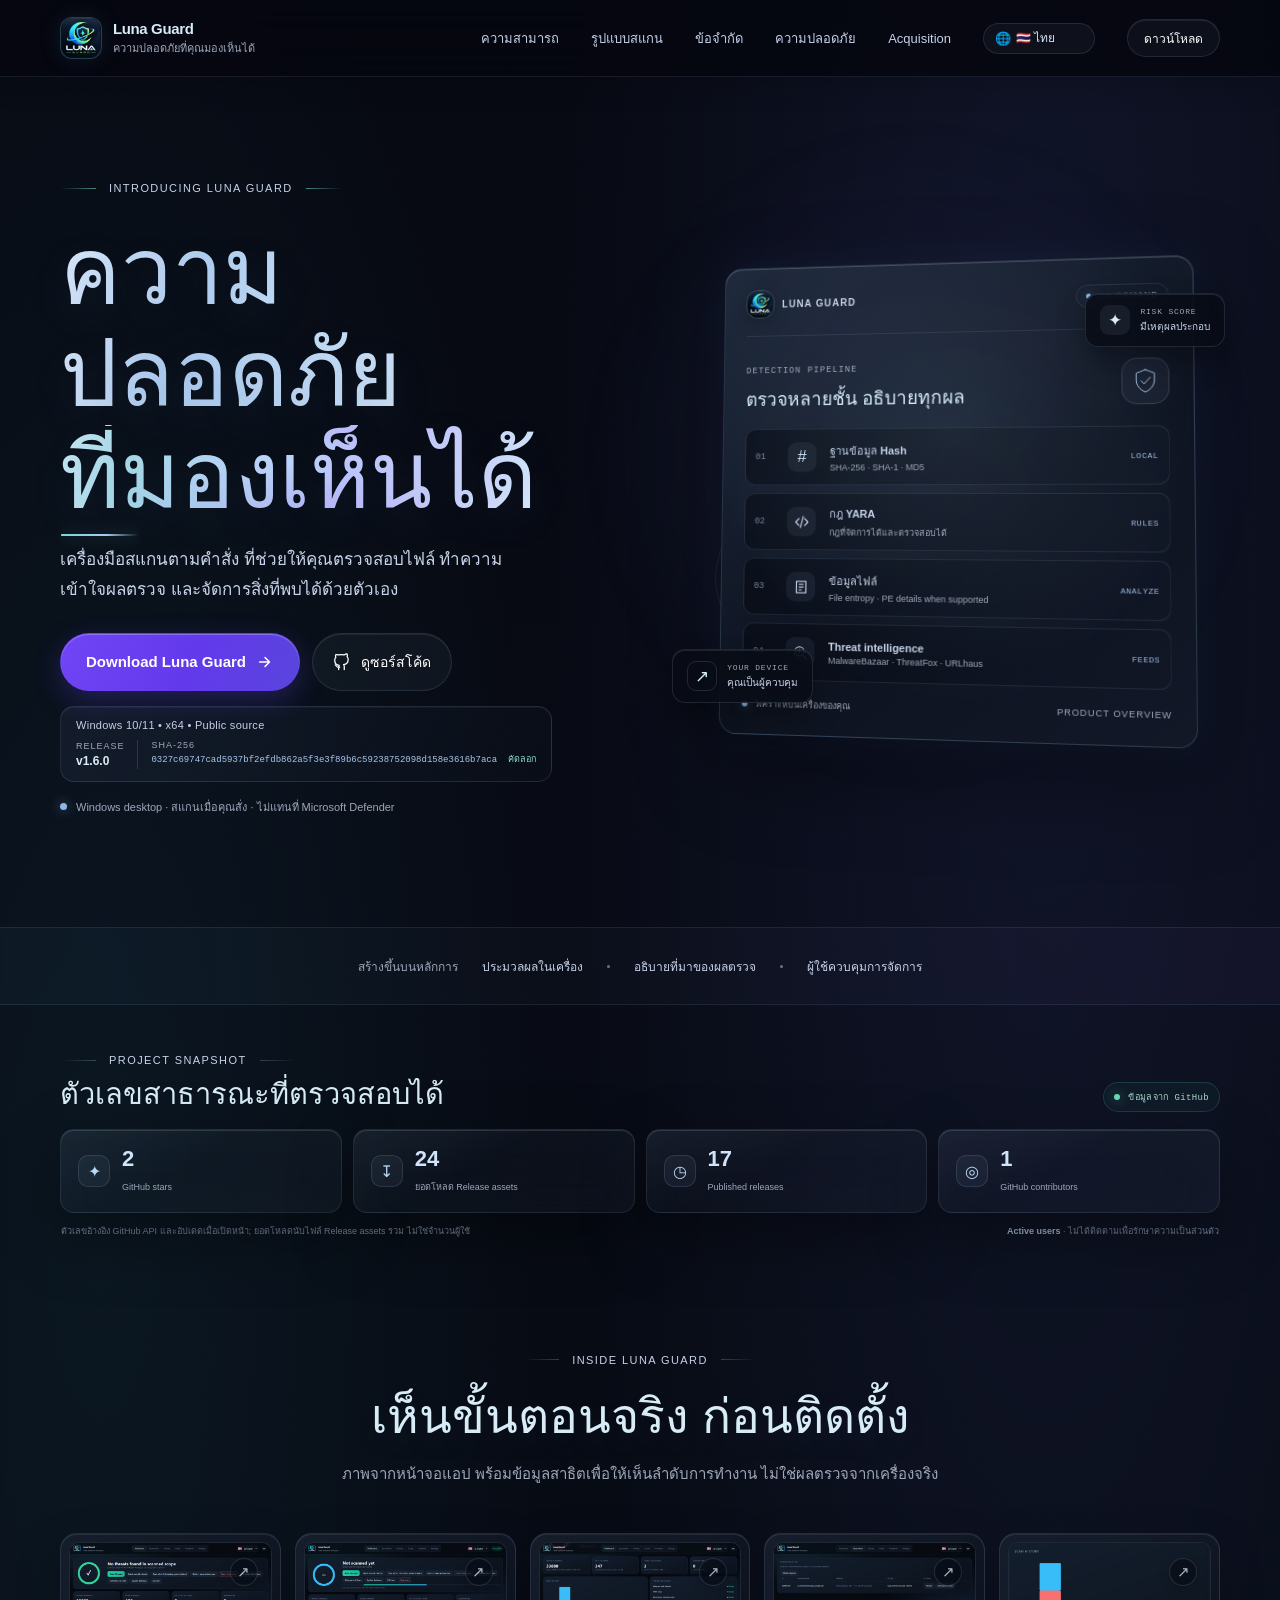
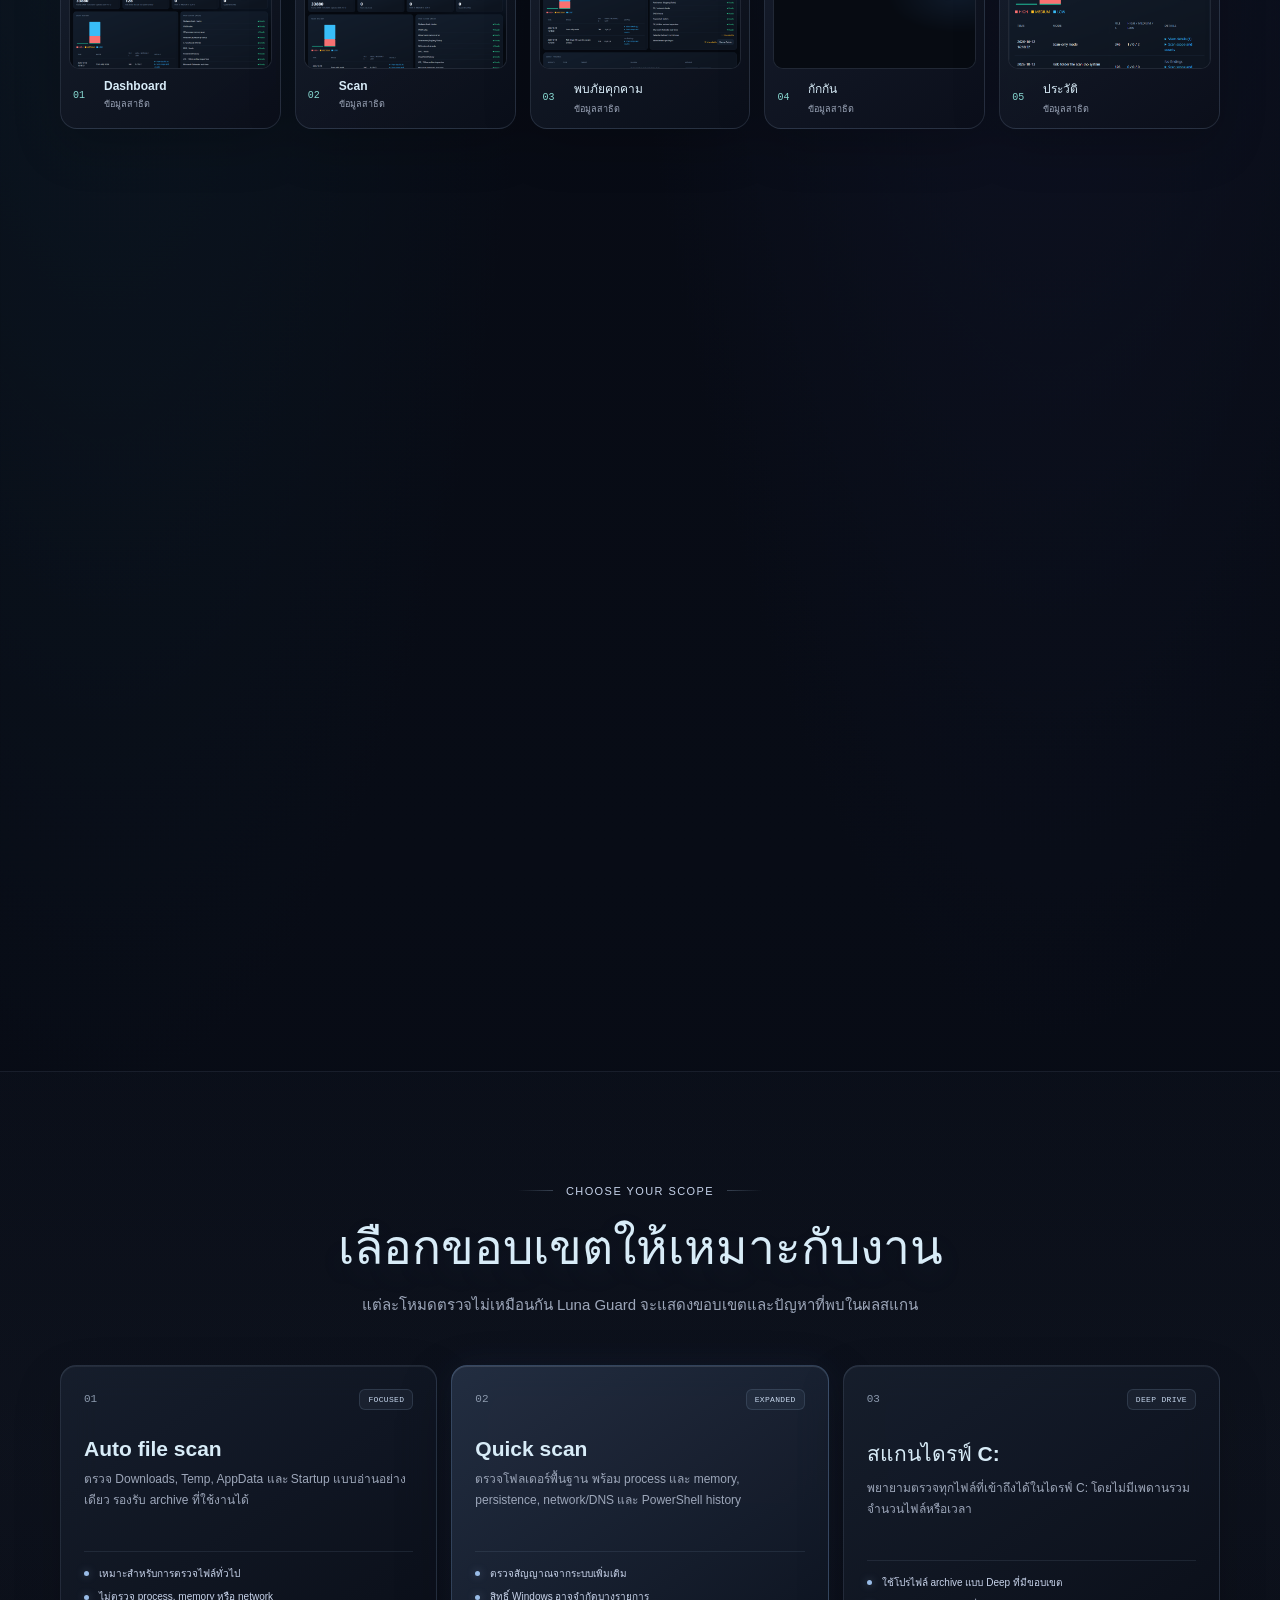
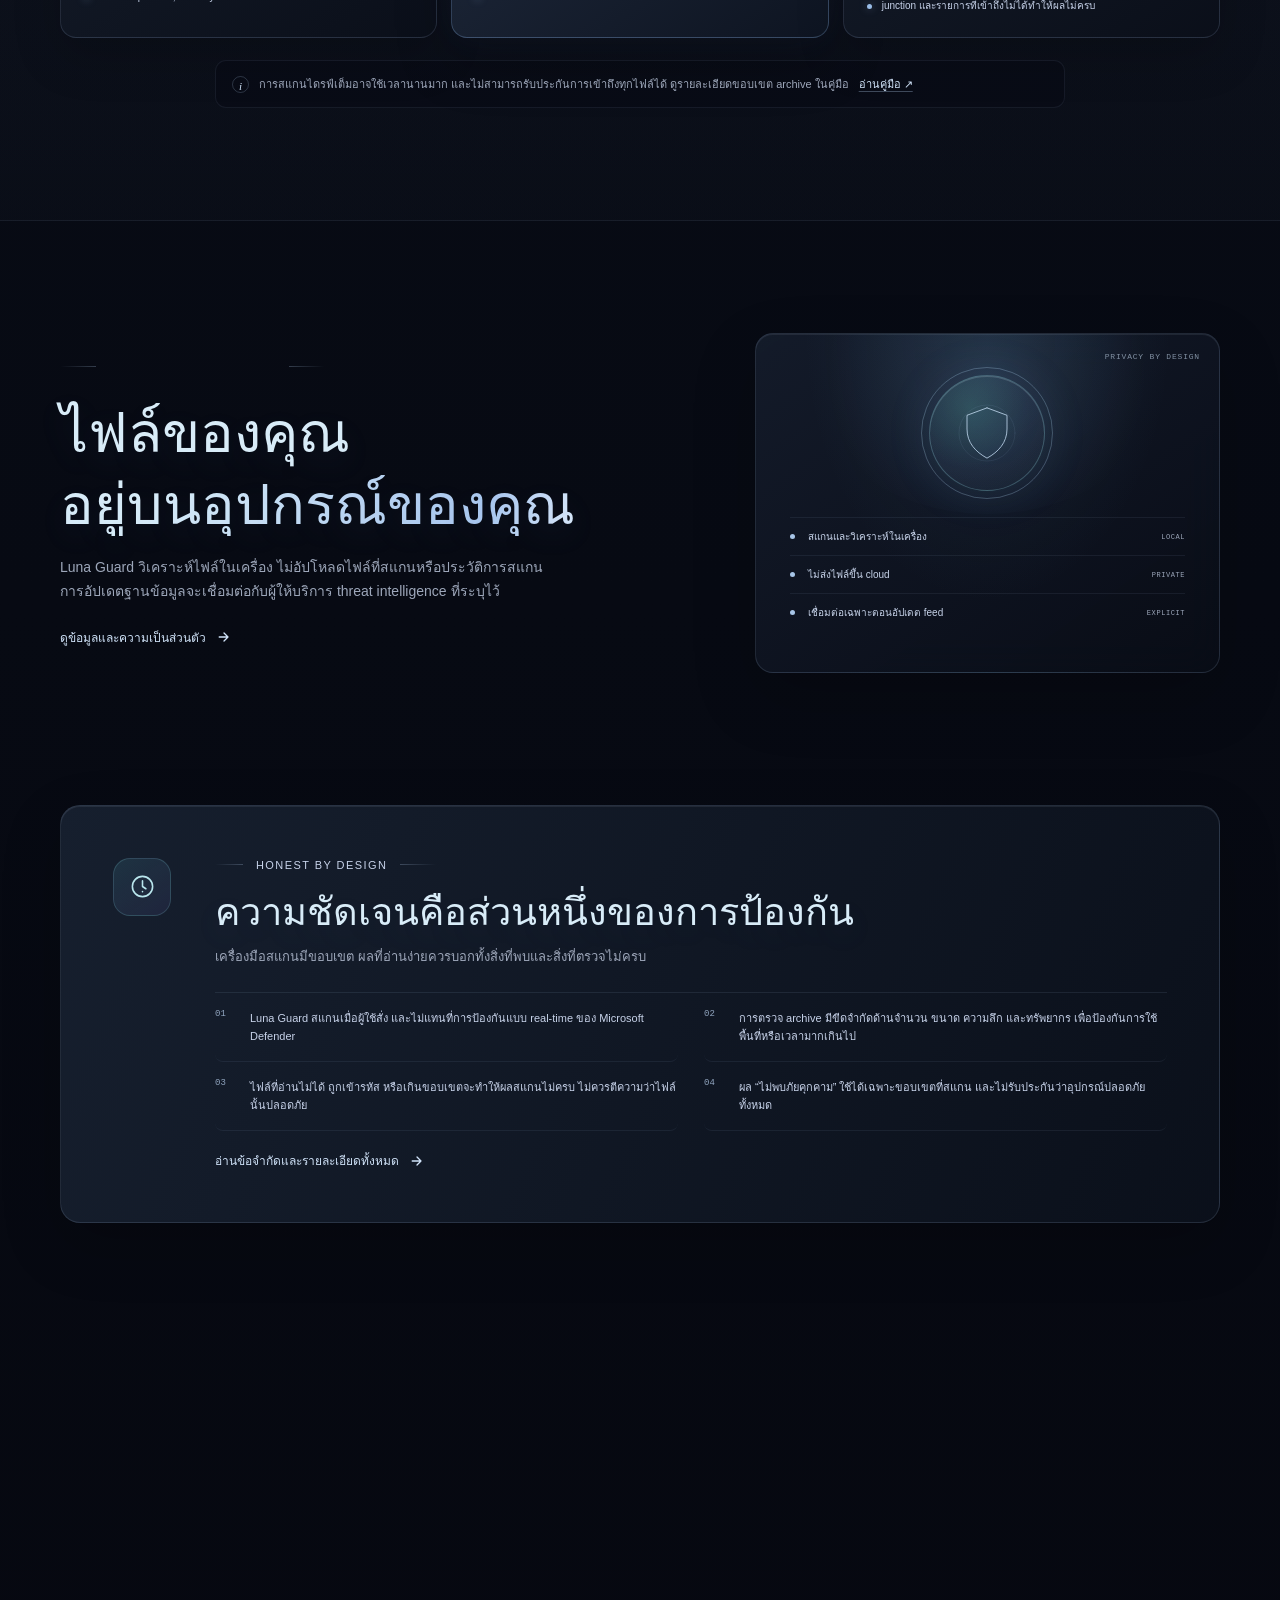
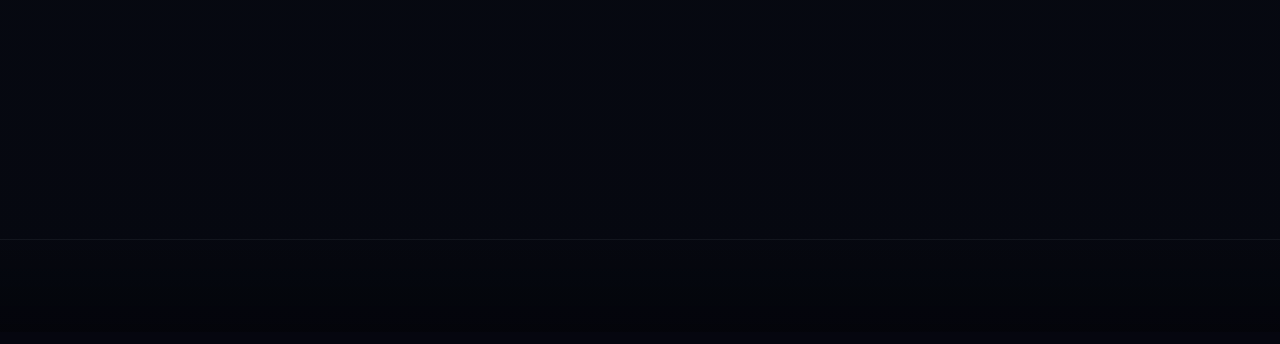
==== commit 6253cd0c: "Acquisition" ====
--- a/index.html
+++ b/index.html
@@ -107,6 +107,7 @@
         <a href="#scans" data-i18n="navScans">รูปแบบสแกน</a>
         <a href="#transparency" data-i18n="navTransparency">ข้อจำกัด</a>
         <a href="security.html" data-i18n="navSecurity">Security</a>
+        <a href="acquisition.html" data-i18n="navAcquisition">Acquisition</a>
         <label class="language-picker">
           <span class="sr-only" data-i18n="language">ภาษา</span>
           <span class="language-emoji" aria-hidden="true">🌐</span>
@@ -142,7 +143,7 @@
         </div>
         <div class="release-proof" aria-label="Release details">
           <span class="release-platform" data-i18n="releasePlatform">Windows 10/11 • x64 • Public source</span>
-          <div class="release-identity"><span><small data-i18n="releaseVersionLabel">Release</small><b>v1.5.4</b></span><span class="release-divider" aria-hidden="true"></span><span class="release-hash"><small>SHA-256</small><button type="button" data-copy-sha="a804c34fba8aa6110edf2bc7cb14375bc7c4ef959840d1cb12d6cc35439f755c" aria-label="Copy SHA-256">a804c34fba8aa6110edf2bc7cb14375bc7c4ef959840d1cb12d6cc35439f755c <span data-i18n="copyHash">Copy</span></button></span></div>
+          <div class="release-identity"><span><small data-i18n="releaseVersionLabel">Release</small><b>v1.6.0</b></span><span class="release-divider" aria-hidden="true"></span><span class="release-hash"><small>SHA-256</small><button type="button" data-copy-sha="0327c69747cad5937bf2efdb862a5f3e3f89b6c59238752098d158e3616b7aca" aria-label="Copy SHA-256">0327c69747cad5937bf2efdb862a5f3e3f89b6c59238752098d158e3616b7aca <span data-i18n="copyHash">Copy</span></button></span></div>
         </div>
         <div class="hero-note"><span class="status-dot"></span><span data-i18n="heroNote">Windows desktop · สแกนเมื่อคุณสั่ง · ไม่แทนที่ Microsoft Defender</span></div>
       </div>
@@ -169,6 +170,17 @@
 
     <section class="trust-strip" aria-label="Product principles">
       <div class="trust-inner"><span data-i18n="trustIntro">สร้างขึ้นบนหลักการ</span><b data-i18n="trustLocal">ประมวลผลในเครื่อง</b><i></i><b data-i18n="trustExplain">อธิบายที่มาของผลตรวจ</b><i></i><b data-i18n="trustControl">ผู้ใช้ควบคุมการจัดการ</b></div>
+    </section>
+
+    <section class="project-stats section-wrap" aria-labelledby="stats-title">
+      <div class="stats-heading"><div><div class="eyebrow"><span data-i18n="statsEyebrow">PROJECT SNAPSHOT</span></div><h2 id="stats-title" data-i18n="statsTitle">ตัวเลขสาธารณะที่ตรวจสอบได้</h2></div><span class="stats-live"><i></i><span data-i18n="statsLive">ข้อมูลจาก GitHub</span></span></div>
+      <div class="stats-grid">
+        <a class="stat-card glass-card" href="https://github.com/Aomtana0070/Luna-Guard/stargazers" target="_blank" rel="noopener noreferrer"><span class="stat-symbol">✦</span><b class="stat-value" data-stat="stars">2</b><span class="stat-label" data-i18n="statsStars">GitHub stars</span></a>
+        <a class="stat-card glass-card" href="https://github.com/Aomtana0070/Luna-Guard/releases" target="_blank" rel="noopener noreferrer"><span class="stat-symbol">↧</span><b class="stat-value" data-stat="downloads">24</b><span class="stat-label" data-i18n="statsDownloads">ยอดโหลด Release assets</span></a>
+        <a class="stat-card glass-card" href="https://github.com/Aomtana0070/Luna-Guard/releases" target="_blank" rel="noopener noreferrer"><span class="stat-symbol">◷</span><b class="stat-value" data-stat="releases">17</b><span class="stat-label" data-i18n="statsReleases">Published releases</span></a>
+        <a class="stat-card glass-card" href="https://github.com/Aomtana0070/Luna-Guard/graphs/contributors" target="_blank" rel="noopener noreferrer"><span class="stat-symbol">◎</span><b class="stat-value" data-stat="contributors">1</b><span class="stat-label" data-i18n="statsContributors">GitHub contributors</span></a>
+      </div>
+      <p class="stats-footnote"><span data-i18n="statsNote">ตัวเลขอ้างอิง GitHub API และอัปเดตเมื่อเปิดหน้า; ยอดโหลดนับไฟล์ Release assets รวม ไม่ใช่จำนวนผู้ใช้</span><span><b data-i18n="statsUsers">Active users</b> · <span data-i18n="statsNotTracked">ไม่ได้ติดตามเพื่อรักษาความเป็นส่วนตัว</span></span></p>
     </section>
 
     <section class="section section-wrap app-tour" id="screenshots">
@@ -259,7 +271,7 @@
   </main>
 
   <footer class="site-footer">
-    <div class="footer-inner"><a class="footer-brand" href="#top"><img src="assets/Luna_Guard.png" alt="" width="32" height="32"><b>Luna Guard</b></a><p data-i18n="footerDisclaimer">เครื่องมือสแกนตามคำสั่ง ไม่ใช่โปรแกรมป้องกันไวรัสแบบ real-time</p><div class="footer-links"><a href="https://github.com/Aomtana0070/Luna-Guard" target="_blank" rel="noopener noreferrer">GitHub</a><a href="https://github.com/Aomtana0070/Luna-Guard/releases" target="_blank" rel="noopener noreferrer">Releases</a><a href="https://discord.gg/vRKVCegUpF" target="_blank" rel="noopener noreferrer">Discord</a><a href="https://github.com/Aomtana0070/Luna-Guard/blob/main/SECURITY.md" target="_blank" rel="noopener noreferrer" data-i18n="footerSecurity">Security</a></div><span class="copyright">© <span data-year></span> Luna Guard</span></div>
+    <div class="footer-inner"><a class="footer-brand" href="#top"><img src="assets/Luna_Guard.png" alt="" width="32" height="32"><b>Luna Guard</b></a><p data-i18n="footerDisclaimer">เครื่องมือสแกนตามคำสั่ง ไม่ใช่โปรแกรมป้องกันไวรัสแบบ real-time</p><div class="footer-links"><a href="https://github.com/Aomtana0070/Luna-Guard" target="_blank" rel="noopener noreferrer">GitHub</a><a href="https://github.com/Aomtana0070/Luna-Guard/releases" target="_blank" rel="noopener noreferrer">Releases</a><a href="security.html" data-i18n="navSecurity">Security</a><a href="acquisition.html" data-i18n="navAcquisition">Acquisition</a><a href="https://discord.gg/vRKVCegUpF" target="_blank" rel="noopener noreferrer">Discord</a></div><span class="copyright">© <span data-year></span> Luna Guard</span></div>
   </footer>
 </body>
 </html>
--- a/styles.css
+++ b/styles.css
@@ -1035,6 +1035,81 @@
 }
 @media (max-width: 380px) { .tour-grid { grid-template-columns: 1fr; } .tour-shot img { aspect-ratio: 16/9; } }
 
+/* Security page: editorial hero, tactile section index, and animated brief cards. */
+.security-page { overflow: clip; }
+.security-hero { position: relative; display: grid; grid-template-columns: minmax(0,1fr) minmax(330px,.82fr); align-items: center; gap: clamp(36px,7vw,92px); min-height: 520px; padding-top: clamp(70px,9vw,110px); padding-bottom: 58px; }
+.security-hero::before { position: absolute; z-index: -1; top: 0; right: -12%; width: 72%; height: 100%; content: ""; pointer-events: none; background: radial-gradient(ellipse at 60% 40%,rgba(78,128,184,.17),transparent 68%); }
+.security-hero-copy { position: relative; z-index: 1; }
+.security-hero h1 { max-width: 720px; font-size: clamp(43px,6.2vw,72px); text-wrap: balance; }
+.security-hero > .security-hero-copy > p { max-width: 670px; }
+.security-meta { align-items: center; }
+.security-meta > span { padding: 7px 10px; border: 1px solid rgba(186,215,247,.12); border-radius: 999px; background: rgba(186,214,247,.035); }
+.security-console { position: relative; isolation: isolate; min-height: 360px; padding: 24px; overflow: hidden; border-radius: 22px; box-shadow: inset 0 1px rgba(228,241,255,.13),0 26px 74px rgba(0,0,0,.3); }
+.security-console::before { position: absolute; z-index: -1; inset: 0; content: ""; background: radial-gradient(ellipse at 76% 20%,rgba(117,173,219,.18),transparent 54%),linear-gradient(145deg,rgba(156,190,232,.065),transparent 57%); }
+.security-console-top { position: relative; display: flex; align-items: center; gap: 12px; }
+.console-mark { display: grid; place-items: center; width: 44px; height: 44px; border: 1px solid rgba(186,215,247,.16); border-radius: 13px; background: rgba(5,9,16,.45); }
+.console-mark img { display: block; object-fit: contain; }
+.security-console-top > span:nth-child(2) { display: grid; gap: 4px; }
+.security-console-top small,.security-console-top > i,.console-kicker,.console-row > span,.console-row > small,.console-bottom { color: #8999b0; font: 8px ui-monospace,monospace; letter-spacing: .11em; }
+.security-console-top b { color: var(--ice); font: 650 12px var(--display); letter-spacing: .12em; }
+.security-console-top > i { margin-left: auto; align-self: start; font-style: normal; }
+.console-rule { height: 1px; margin: 19px 0; background: linear-gradient(90deg,rgba(186,215,247,.17),rgba(186,215,247,.02)); }
+.console-kicker { margin: 0 0 8px; color: #8bd8d0; }
+.console-row { position: relative; display: grid; grid-template-columns: 28px minmax(0,1fr) auto; align-items: center; gap: 9px; min-height: 55px; border-bottom: 1px solid rgba(186,215,247,.085); }
+.console-row > span { color: #8292a9; font-size: 9px; }
+.console-row b { color: #d3e0ef; font-size: 11px; font-weight: 550; }
+.console-row > small { font-size: 7px; }
+.console-bottom { position: relative; display: flex; justify-content: space-between; gap: 8px; margin-top: 19px; font-size: 7px; }
+.console-bottom > span:first-child { display: inline-flex; align-items: center; gap: 7px; }
+.console-bottom i { width: 6px; height: 6px; border-radius: 50%; background: #7bd8c8; box-shadow: 0 0 12px rgba(123,216,200,.55); animation: security-pulse 2.4s ease-in-out infinite; }
+.console-orbit { position: absolute; z-index: -1; right: -71px; bottom: -210px; width: 370px; height: 370px; border: 1px solid rgba(151,194,232,.095); border-radius: 50%; animation: security-orbit 18s linear infinite; pointer-events: none; }
+.console-orbit-two { right: -14px; bottom: -153px; width: 255px; height: 255px; border-color: rgba(151,194,232,.07); animation-direction: reverse; animation-duration: 25s; }
+.security-index { position: sticky; z-index: 5; top: 78px; display: flex; flex-wrap: wrap; gap: 8px; padding: 12px; border: 1px solid rgba(186,215,247,.09); border-radius: 16px; background: rgba(7,10,18,.84); box-shadow: 0 16px 42px rgba(0,0,0,.23),inset 0 1px rgba(255,255,255,.035); backdrop-filter: blur(18px); -webkit-backdrop-filter: blur(18px); }
+.security-index a { position: relative; padding: 9px 13px; border-color: rgba(178,207,241,.12); background: rgba(186,214,247,.018); transition: transform 240ms cubic-bezier(.2,.7,.25,1),border-color 220ms,color 220ms,background 220ms,box-shadow 220ms; }
+.security-index a:hover,.security-index a:focus-visible { transform: translateY(-2px); border-color: rgba(120,216,217,.38); color: var(--frost); background: rgba(120,216,217,.07); box-shadow: 0 6px 20px rgba(63,173,183,.1); }
+.security-content { padding-top: 32px; }
+.security-block { position: relative; grid-template-columns: 54px minmax(0,1fr); gap: 23px; margin: 18px 0; padding: clamp(25px,4vw,42px); border: 1px solid rgba(186,215,247,.09); border-radius: 19px; background: linear-gradient(145deg,rgba(186,214,247,.045),rgba(186,214,247,.014) 64%); box-shadow: inset 0 1px rgba(230,242,255,.035),0 18px 46px rgba(0,0,0,.12); transition: border-color 260ms,background 260ms,box-shadow 300ms,transform 300ms; }
+.security-block::before { position: absolute; top: 0; bottom: 0; left: 0; width: 2px; border-radius: 19px 0 0 19px; content: ""; background: linear-gradient(180deg,rgba(125,222,213,.6),rgba(122,166,217,.04)); opacity: .45; transition: opacity 240ms; }
+.security-block:hover { border-color: rgba(186,215,247,.16); background: linear-gradient(145deg,rgba(186,214,247,.064),rgba(186,214,247,.02) 64%); box-shadow: inset 0 1px rgba(230,242,255,.06),0 22px 56px rgba(0,0,0,.2); transform: translateY(-2px); }
+.security-block:hover::before { opacity: 1; }
+.security-block:last-child { border-bottom: 1px solid rgba(186,215,247,.09); }
+.security-number { display: grid; place-items: center; width: 40px; height: 40px; padding: 0; border: 1px solid rgba(131,213,211,.19); border-radius: 13px; color: #9ee5dc; background: linear-gradient(145deg,rgba(113,199,200,.11),rgba(186,214,247,.025)); font-size: 11px; }
+.security-kicker { letter-spacing: .14em; }
+.security-block h2 { font-size: clamp(24px,3.2vw,33px); }
+.security-block p:not(.security-kicker) { max-width: 940px; }
+.security-table-wrap { border-color: rgba(178,207,241,.12); background: rgba(5,9,16,.36); }
+.security-table tbody tr { transition: background 180ms ease; }
+.security-table tbody tr:hover { background: rgba(186,214,247,.045); }
+.security-list { list-style: none; padding: 0; }
+.security-list li { position: relative; padding: 13px 15px 13px 37px; border: 1px solid rgba(186,215,247,.075); border-radius: 12px; background: rgba(5,9,16,.25); transition: border-color 220ms,background 220ms,transform 220ms; }
+.security-list li::before { position: absolute; top: 16px; left: 15px; width: 7px; height: 7px; border: 1px solid #83d9d0; border-radius: 50%; content: ""; box-shadow: 0 0 11px rgba(131,217,208,.32); }
+.security-list li:hover { transform: translateX(3px); border-color: rgba(131,217,208,.2); background: rgba(131,217,208,.035); }
+.disclosure-block { border-bottom: 1px solid rgba(186,215,247,.09); }
+.disclosure-block .button { margin-top: 24px; }
+@keyframes security-pulse { 50% { opacity: .45; box-shadow: 0 0 4px rgba(123,216,200,.18); } }
+@keyframes security-orbit { to { transform: rotate(360deg); } }
+@media (max-width: 980px) { .security-hero { grid-template-columns: minmax(0,1fr) minmax(280px,.78fr); gap: 28px; min-height: 460px; } }
+@media (max-width: 700px), (hover:none) and (pointer:coarse) and (max-device-width:1100px) {
+ .security-hero { grid-template-columns: minmax(0,1fr); gap: 27px; min-height: 0; padding-top: 54px; padding-bottom: 35px; }
+ .security-hero h1 { font-size: clamp(39px,10vw,58px); }
+ .security-console { min-height: 320px; padding: 20px; border-radius: 18px; }
+ .security-index { position: sticky; top: 76px; flex-wrap: nowrap; gap: 7px; margin-top: 0; padding: 9px; overflow-x: auto; overscroll-behavior-inline: contain; scrollbar-width: none; }
+ .security-index::-webkit-scrollbar { display: none; }
+ .security-index a { flex: 0 0 auto; padding: 8px 11px; font-size: 9px; }
+ .security-block { grid-template-columns: 36px minmax(0,1fr); gap: 13px; margin: 12px 0; padding: 21px 16px; border-radius: 15px; }
+ .security-number { width: 32px; height: 32px; border-radius: 10px; font-size: 9px; }
+ .security-block h2 { font-size: clamp(22px,6vw,29px); }
+ .security-block p:not(.security-kicker),.security-list { font-size: 12px; }
+ .security-list li { padding: 12px 11px 12px 32px; }
+ .security-list li::before { left: 12px; top: 15px; }
+ .security-content { padding-top: 22px; padding-bottom: 65px; }
+}
+@media (prefers-reduced-motion: reduce) {
+ .console-bottom i,.console-orbit,.security-orbit-two { animation: none !important; }
+ .security-index a,.security-block,.security-list li { transition: none !important; }
+ .has-reveal [data-reveal],.has-reveal [data-reveal].is-visible { opacity: 1 !important; filter: none !important; transform: none !important; transition: none !important; }
+}
+
 /* Make the screenshot tour feel like a tactile sequence of real product panels. */
 .has-reveal .tour-shot { opacity: 0; transform: translateY(24px) scale(.975); transition: opacity 650ms ease, transform 650ms cubic-bezier(.18,.72,.24,1), border-color 260ms ease, box-shadow 320ms ease; }
 .has-reveal .tour-shot.is-visible { opacity: 1; transform: translateY(0) scale(1); }
@@ -1069,3 +1144,137 @@
 @media (hover: none) and (pointer: coarse) {
   .github-preview { display: none; }
 }
+
+/* Verifiable project metrics on the homepage. */
+.project-stats { padding-block: 48px 22px; }
+.stats-heading { display: flex; align-items: end; justify-content: space-between; gap: 20px; margin-bottom: 17px; }
+.stats-heading h2 { margin: 10px 0 0; color: var(--ice); font: 550 clamp(21px,3vw,29px)/1.2 var(--display); letter-spacing: -.04em; }
+.stats-live { display: inline-flex; align-items: center; gap: 8px; padding: 7px 10px; border: 1px solid rgba(109,218,190,.16); border-radius: 999px; color: #a9d7ca; background: rgba(41,154,126,.07); font: 9px ui-monospace,monospace; letter-spacing: .04em; white-space: nowrap; }
+.stats-live i,.acq-status i { width: 6px; height: 6px; border-radius: 50%; background: #67dcb5; box-shadow: 0 0 12px rgba(103,220,181,.55); }
+.stats-grid { display: grid; grid-template-columns: repeat(4,minmax(0,1fr)); gap: 11px; }
+.stat-card { position: relative; display: grid; grid-template-columns: 32px 1fr; align-items: center; column-gap: 12px; min-height: 84px; padding: 15px 17px; border-radius: 14px; color: inherit; text-decoration: none; transition: transform 260ms cubic-bezier(.2,.7,.25,1),border-color 220ms,background 220ms; }
+.stat-card:hover { transform: translateY(-3px); border-color: rgba(186,215,247,.24); background-color: rgba(186,214,247,.055); }
+.stat-symbol { grid-row: span 2; display: grid; place-items: center; width: 32px; height: 32px; border: 1px solid rgba(186,215,247,.13); border-radius: 10px; color: #b9d8f3; background: rgba(186,214,247,.055); font-size: 16px; }
+.stat-value { color: var(--frost); font: 600 22px/1 var(--display); font-variant-numeric: tabular-nums; }
+.stat-label { margin-top: 5px; color: var(--fog); font-size: 9px; line-height: 1.4; }
+.stats-footnote { display: flex; justify-content: space-between; flex-wrap: wrap; gap: 7px 18px; margin: 11px 1px 0; color: #75849a; font-size: 9px; line-height: 1.6; }
+.stats-footnote b { color: #9eb4cd; font-weight: 550; }
+
+/* Acquisition page: a calm, evidence-led project brief. */
+.acquisition-page { overflow: clip; }
+.acq-hero { position: relative; display: grid; grid-template-columns: minmax(0,1.12fr) minmax(300px,.88fr); align-items: center; gap: clamp(36px,7vw,100px); min-height: 580px; padding-block: 88px 74px; }
+.acq-hero::before { position: absolute; z-index: -1; top: -90px; right: -12%; width: 68%; height: 620px; content: ""; background: radial-gradient(ellipse at 60% 48%,rgba(73,116,177,.15),transparent 66%); pointer-events: none; }
+.acq-copy { position: relative; z-index: 1; }
+.acq-copy h1 { max-width: 760px; margin: 22px 0 18px; color: var(--frost); font: 650 clamp(42px,6.6vw,76px)/1.04 var(--display); letter-spacing: -.055em; text-wrap: balance; }
+.acq-copy > p { max-width: 640px; margin: 0; color: #adbbcf; font-size: clamp(14px,1.6vw,17px); line-height: 1.8; }
+.acq-actions { display: flex; flex-wrap: wrap; gap: 11px; margin-top: 27px; }
+.acq-status { display: flex; flex-wrap: wrap; gap: 8px; margin-top: 24px; }
+.acq-status > span { display: inline-flex; align-items: center; gap: 7px; padding: 7px 10px; border: 1px solid rgba(186,215,247,.11); border-radius: 999px; color: #aabbd0; background: rgba(186,214,247,.035); font: 9px/1.3 ui-monospace,monospace; }
+.acq-status > span:first-child { color: #a9d7ca; border-color: rgba(109,218,190,.2); background: rgba(41,154,126,.065); }
+.acq-dossier { position: relative; isolation: isolate; min-height: 360px; padding: 24px; border-radius: 21px; overflow: hidden; box-shadow: inset 0 1px rgba(228,241,255,.12),0 28px 80px rgba(0,0,0,.32); }
+.acq-dossier::before { position: absolute; z-index: -1; inset: 0; content: ""; background: radial-gradient(ellipse at 78% 25%,rgba(113,174,219,.15),transparent 54%),linear-gradient(145deg,rgba(156,190,232,.055),transparent 55%); }
+.dossier-top { position: relative; display: flex; align-items: center; gap: 12px; }
+.dossier-top img { border: 1px solid rgba(186,215,247,.16); border-radius: 13px; box-shadow: 0 8px 26px rgba(0,0,0,.25); }
+.dossier-top div { display: grid; gap: 4px; }
+.dossier-top div span,.dossier-mark,.dossier-label,.dossier-row i,.dossier-bottom { color: #8696ad; font: 8px ui-monospace,monospace; letter-spacing: .1em; }
+.dossier-top div b { color: #e0ecf8; font-size: 13px; letter-spacing: .13em; }
+.dossier-mark { margin-left: auto; align-self: start; }
+.dossier-line { height: 1px; margin: 20px 0 21px; background: linear-gradient(90deg,rgba(186,215,247,.16),rgba(186,215,247,.025)); }
+.dossier-label { margin: 0 0 11px; color: #8adbd0; }
+.dossier-row { position: relative; z-index: 1; display: grid; grid-template-columns: 26px minmax(0,1fr) auto; align-items: center; gap: 9px; min-height: 52px; border-bottom: 1px solid rgba(186,215,247,.075); }
+.dossier-row > span { color: #75869d; font: 9px ui-monospace,monospace; }
+.dossier-row b { color: #d4e1ef; font-size: 11px; font-weight: 550; }
+.dossier-row i { font-style: normal; font-size: 7px; }
+.dossier-bottom { position: relative; z-index: 1; display: flex; justify-content: space-between; gap: 10px; margin-top: 20px; color: #9eb0c8; font-size: 7px; }
+.dossier-orbit { position: absolute; z-index: -1; right: -62px; bottom: -188px; width: 350px; height: 350px; border: 1px solid rgba(151,194,232,.08); border-radius: 50%; pointer-events: none; }
+.dossier-orbit-two { right: -17px; bottom: -143px; width: 260px; height: 260px; border-color: rgba(151,194,232,.06); }
+.acq-stats { display: grid; grid-template-columns: repeat(4,minmax(0,1fr)); padding-block: 20px 28px; border-block: 1px solid rgba(186,215,247,.09); }
+.acq-metric { display: grid; gap: 6px; padding: 4px 22px; border-right: 1px solid rgba(186,215,247,.09); }
+.acq-metric:first-child { padding-left: 0; }
+.acq-metric:nth-child(4) { border-right: 0; }
+.acq-metric b { color: var(--frost); font: 600 27px/1 var(--display); font-variant-numeric: tabular-nums; }
+.acq-metric span { color: var(--fog); font-size: 9px; }
+.acq-stats > p { grid-column: 1/-1; margin: 16px 0 0; color: #75849a; font-size: 9px; line-height: 1.6; }
+.acq-overview { padding-top: 98px; }
+.acq-overview .section-heading { margin-bottom: 29px; }
+.acq-overview .section-heading > p { max-width: 790px; }
+.acq-capabilities { display: grid; grid-template-columns: repeat(2,minmax(0,1fr)); gap: 0 28px; border-top: 1px solid rgba(186,215,247,.1); }
+.acq-capabilities > div { display: grid; grid-template-columns: 34px minmax(0,1fr) auto; align-items: center; gap: 10px; min-height: 62px; border-bottom: 1px solid rgba(186,215,247,.085); }
+.acq-capabilities > div > span,.acq-reasons > div > span { color: #7e91aa; font: 9px ui-monospace,monospace; }
+.acq-capabilities b,.acq-reasons b { color: #c9d7e8; font-size: 11px; font-weight: 500; }
+.acq-capabilities i,.acq-reasons i { color: #76869d; font: 7px ui-monospace,monospace; letter-spacing: .08em; font-style: normal; }
+.acq-included-section { border-block: 1px solid rgba(186,215,247,.075); background: linear-gradient(180deg,rgba(186,214,247,.018),rgba(186,214,247,.035) 50%,rgba(186,214,247,.018)); }
+.acq-included-grid { display: grid; grid-template-columns: repeat(4,minmax(0,1fr)); gap: 13px; }
+.acq-asset { position: relative; min-height: 234px; padding: 19px; border-radius: 15px; overflow: hidden; transition: transform 280ms cubic-bezier(.2,.7,.25,1),border-color 240ms,box-shadow 240ms; }
+.acq-asset::after { position: absolute; right: -50px; bottom: -82px; width: 160px; height: 160px; border-radius: 50%; content: ""; background: radial-gradient(circle,rgba(117,173,214,.11),transparent 69%); }
+.acq-asset:hover { transform: translateY(-4px); border-color: rgba(139,211,213,.3); box-shadow: 0 22px 50px rgba(0,0,0,.26),inset 0 1px rgba(216,236,248,.15); }
+.asset-number { color: #8293aa; font: 8px ui-monospace,monospace; letter-spacing: .1em; }
+.asset-icon { display: grid; place-items: center; width: 38px; height: 38px; margin-top: 19px; border: 1px solid rgba(186,215,247,.15); border-radius: 12px; color: #c4dff3; background: linear-gradient(145deg,rgba(186,214,247,.1),rgba(186,214,247,.025)); font: 15px ui-monospace,monospace; }
+.acq-asset h3 { margin: 16px 0 7px; color: var(--ice); font: 550 15px/1.35 var(--display); letter-spacing: -.02em; }
+.acq-asset p { margin: 0; color: var(--fog); font-size: 10px; line-height: 1.7; }
+.acq-why { display: grid; grid-template-columns: .9fr 1.1fr; align-items: center; gap: clamp(35px,9vw,120px); }
+.acq-why-copy h2 { max-width: 460px; margin: 20px 0 12px; color: var(--frost); font: 600 clamp(29px,4vw,45px)/1.13 var(--display); letter-spacing: -.045em; }
+.acq-why-copy > p { max-width: 500px; margin: 0; color: var(--fog); font-size: 13px; line-height: 1.8; }
+.acq-reasons { border-top: 1px solid rgba(186,215,247,.1); }
+.acq-reasons > div { display: grid; grid-template-columns: 32px minmax(0,1fr) auto; align-items: center; gap: 9px; min-height: 64px; border-bottom: 1px solid rgba(186,215,247,.09); }
+.acq-transparency { padding-top: 0; }
+.acq-transparency-card { display: grid; grid-template-columns: 42px minmax(0,1fr); gap: 17px; padding: clamp(22px,4vw,38px); border-color: rgba(211,177,124,.18); border-radius: 17px; background: linear-gradient(120deg,rgba(138,101,55,.09),rgba(186,214,247,.025)); }
+.transparency-icon { display: grid; place-items: center; width: 31px; height: 31px; border: 1px solid rgba(219,182,123,.28); border-radius: 50%; color: #e4c48f; font: italic 17px Georgia,serif; }
+.acq-transparency-card h2 { margin: 15px 0 9px; color: #e4d6c2; font: 550 clamp(22px,3vw,31px)/1.2 var(--display); letter-spacing: -.03em; }
+.acq-transparency-card p { max-width: 940px; margin: 0; color: #b4a997; font-size: 12px; line-height: 1.85; }
+.acq-contact { padding-top: 20px; padding-bottom: 105px; }
+.acq-contact-card { position: relative; isolation: isolate; display: grid; justify-items: center; padding: clamp(34px,7vw,70px) 24px; border: 1px solid rgba(186,215,247,.15); border-radius: 21px; background: linear-gradient(145deg,rgba(25,36,53,.92),rgba(9,13,23,.92)); box-shadow: inset 0 1px rgba(216,236,248,.1),0 28px 72px rgba(0,0,0,.3); text-align: center; overflow: hidden; }
+.acq-contact-card::before { position: absolute; z-index: -1; inset: 0; content: ""; background: radial-gradient(ellipse at 50% 0,rgba(102,153,207,.16),transparent 62%); }
+.acq-contact-card h2 { max-width: 750px; margin: 18px 0 10px; color: var(--frost); font: 600 clamp(29px,5vw,48px)/1.12 var(--display); letter-spacing: -.045em; text-wrap: balance; }
+.acq-contact-card > p { max-width: 620px; margin: 0; color: var(--fog); font-size: 13px; line-height: 1.75; }
+.acq-contact-card .button { margin-top: 22px; }
+.acq-contact-card > small { max-width: 700px; margin-top: 21px; color: #8290a3; font-size: 9px; line-height: 1.7; }
+.nav a[aria-current="page"]:not(.button) { color: var(--frost); }
+@media (max-width: 980px) {
+ .stats-grid { grid-template-columns: repeat(2,minmax(0,1fr)); }
+ .acq-hero { grid-template-columns: minmax(0,1fr) minmax(270px,.85fr); gap: 30px; }
+ .acq-included-grid { grid-template-columns: repeat(2,minmax(0,1fr)); }
+}
+@media (max-width: 700px), (hover:none) and (pointer:coarse) and (max-device-width:1100px) {
+ .project-stats { padding-top: 30px; }
+ .stats-heading { align-items: start; }
+ .stats-live { margin-top: 3px; }
+ .stats-grid { gap: 8px; }
+ .stat-card { min-height: 75px; grid-template-columns: 27px 1fr; gap: 8px; padding: 12px 10px; }
+ .stat-symbol { width: 27px; height: 27px; }
+ .stat-value { font-size: 19px; }
+ .stats-footnote { display: grid; }
+ .acq-hero { grid-template-columns: minmax(0,1fr); gap: 30px; min-height: auto; padding-top: 60px; padding-bottom: 36px; }
+ .acq-copy h1 { font-size: clamp(39px,11vw,58px); }
+ .acq-copy > p { font-size: 14px; }
+ .acq-status { gap: 6px; }
+ .acq-status > span { font-size: 8px; }
+ .acq-dossier { min-height: 330px; padding: 20px; }
+ .acq-stats { grid-template-columns: repeat(2,minmax(0,1fr)); row-gap: 19px; padding-block: 20px 23px; }
+ .acq-metric { padding: 4px 13px; }
+ .acq-metric:nth-child(2) { border-right: 0; }
+ .acq-metric:nth-child(4) { border-right: 0; }
+ .acq-metric b { font-size: 24px; }
+ .acq-metric span { font-size: 8px; }
+ .acq-overview { padding-top: 72px; }
+ .acq-capabilities { grid-template-columns: minmax(0,1fr); }
+ .acq-capabilities > div { grid-template-columns: 26px minmax(0,1fr) auto; gap: 7px; }
+ .acq-capabilities b,.acq-reasons b { font-size: 10px; }
+ .acq-included-grid { gap: 9px; }
+ .acq-asset { min-height: 220px; padding: 14px; }
+ .asset-icon { margin-top: 14px; }
+ .acq-asset h3 { font-size: 13px; }
+ .acq-asset p { font-size: 9px; }
+ .acq-why { grid-template-columns: minmax(0,1fr); gap: 25px; }
+ .acq-reasons > div { grid-template-columns: 24px minmax(0,1fr) auto; gap: 6px; }
+ .acq-transparency-card { grid-template-columns: 28px minmax(0,1fr); gap: 11px; padding: 19px 15px; }
+ .acq-transparency-card p { font-size: 11px; }
+ .acq-contact { padding-bottom: 72px; }
+}
+@media (max-width: 370px) {
+ .stats-grid { grid-template-columns: minmax(0,1fr); }
+ .stat-card { grid-template-columns: 32px 1fr; }
+ .acq-included-grid { grid-template-columns: minmax(0,1fr); }
+ .acq-asset { min-height: 0; padding: 17px; }
+ .asset-icon { margin-top: 12px; }
+}
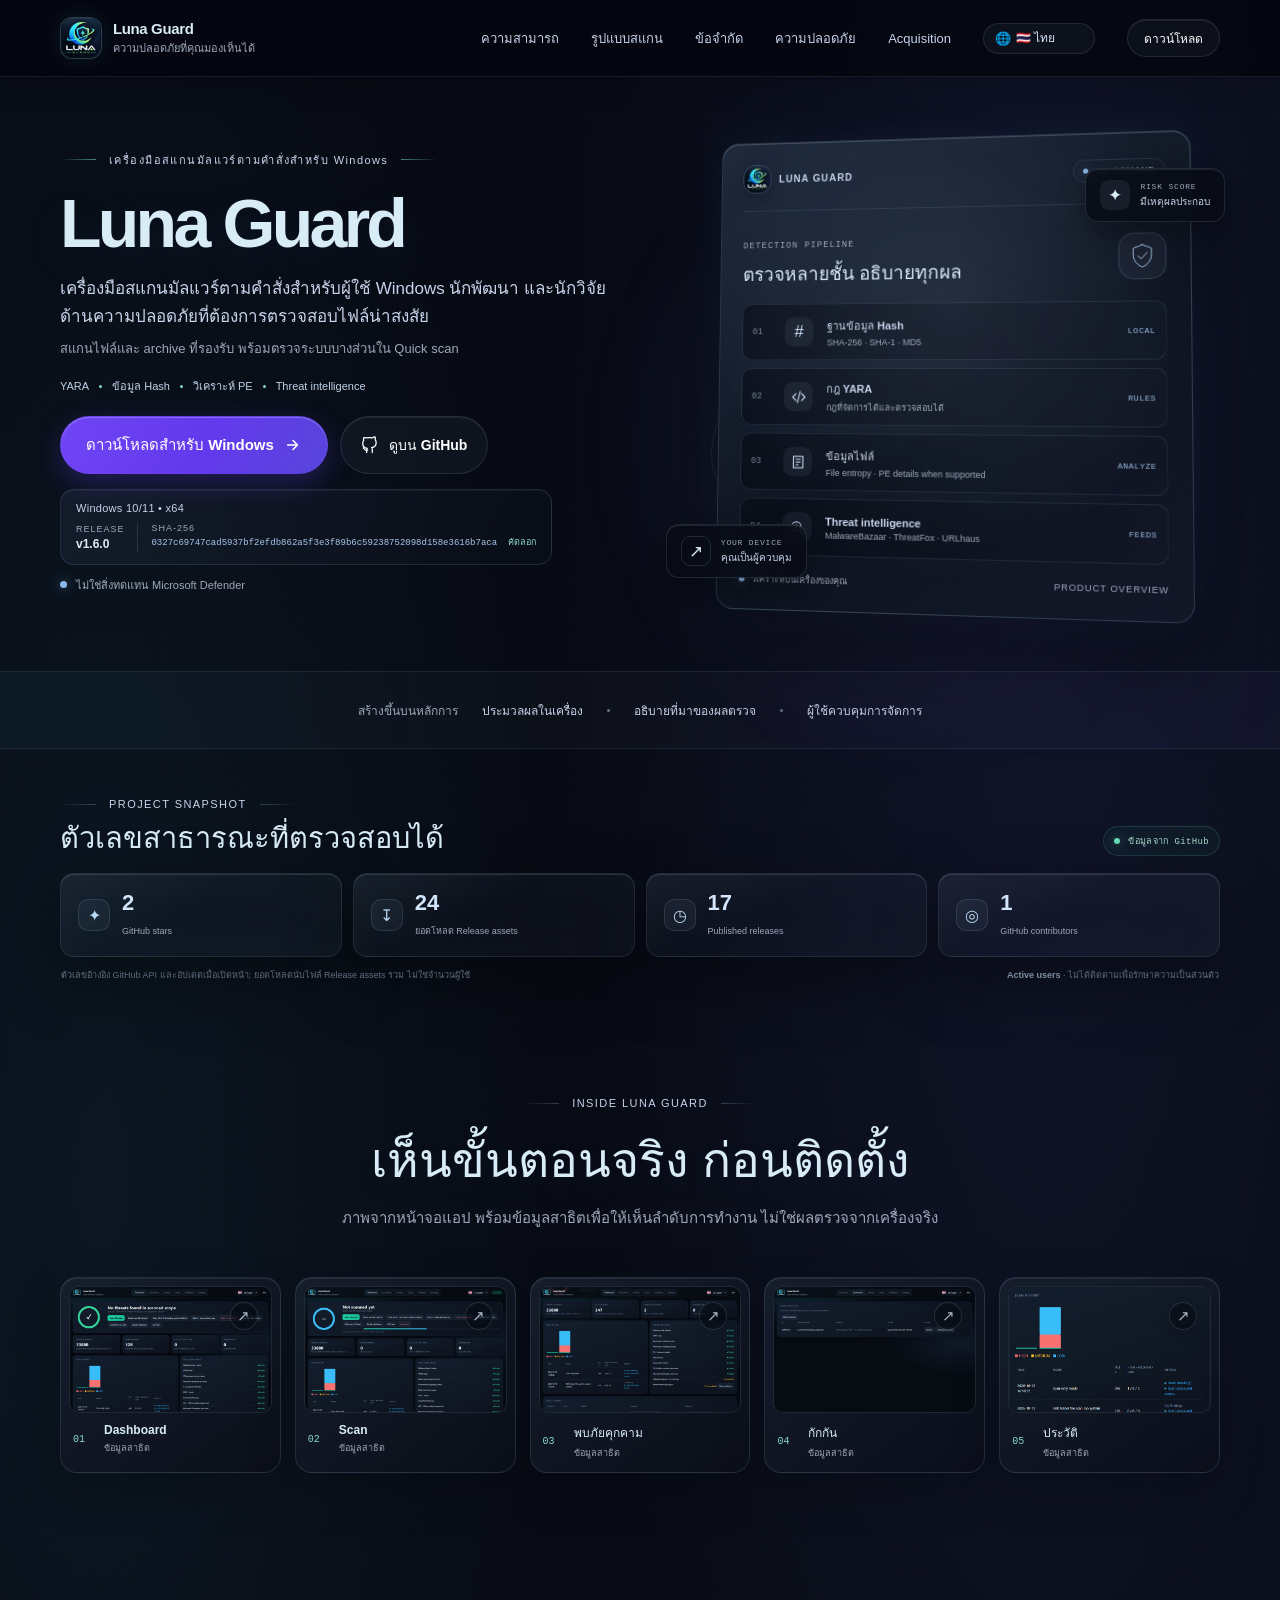
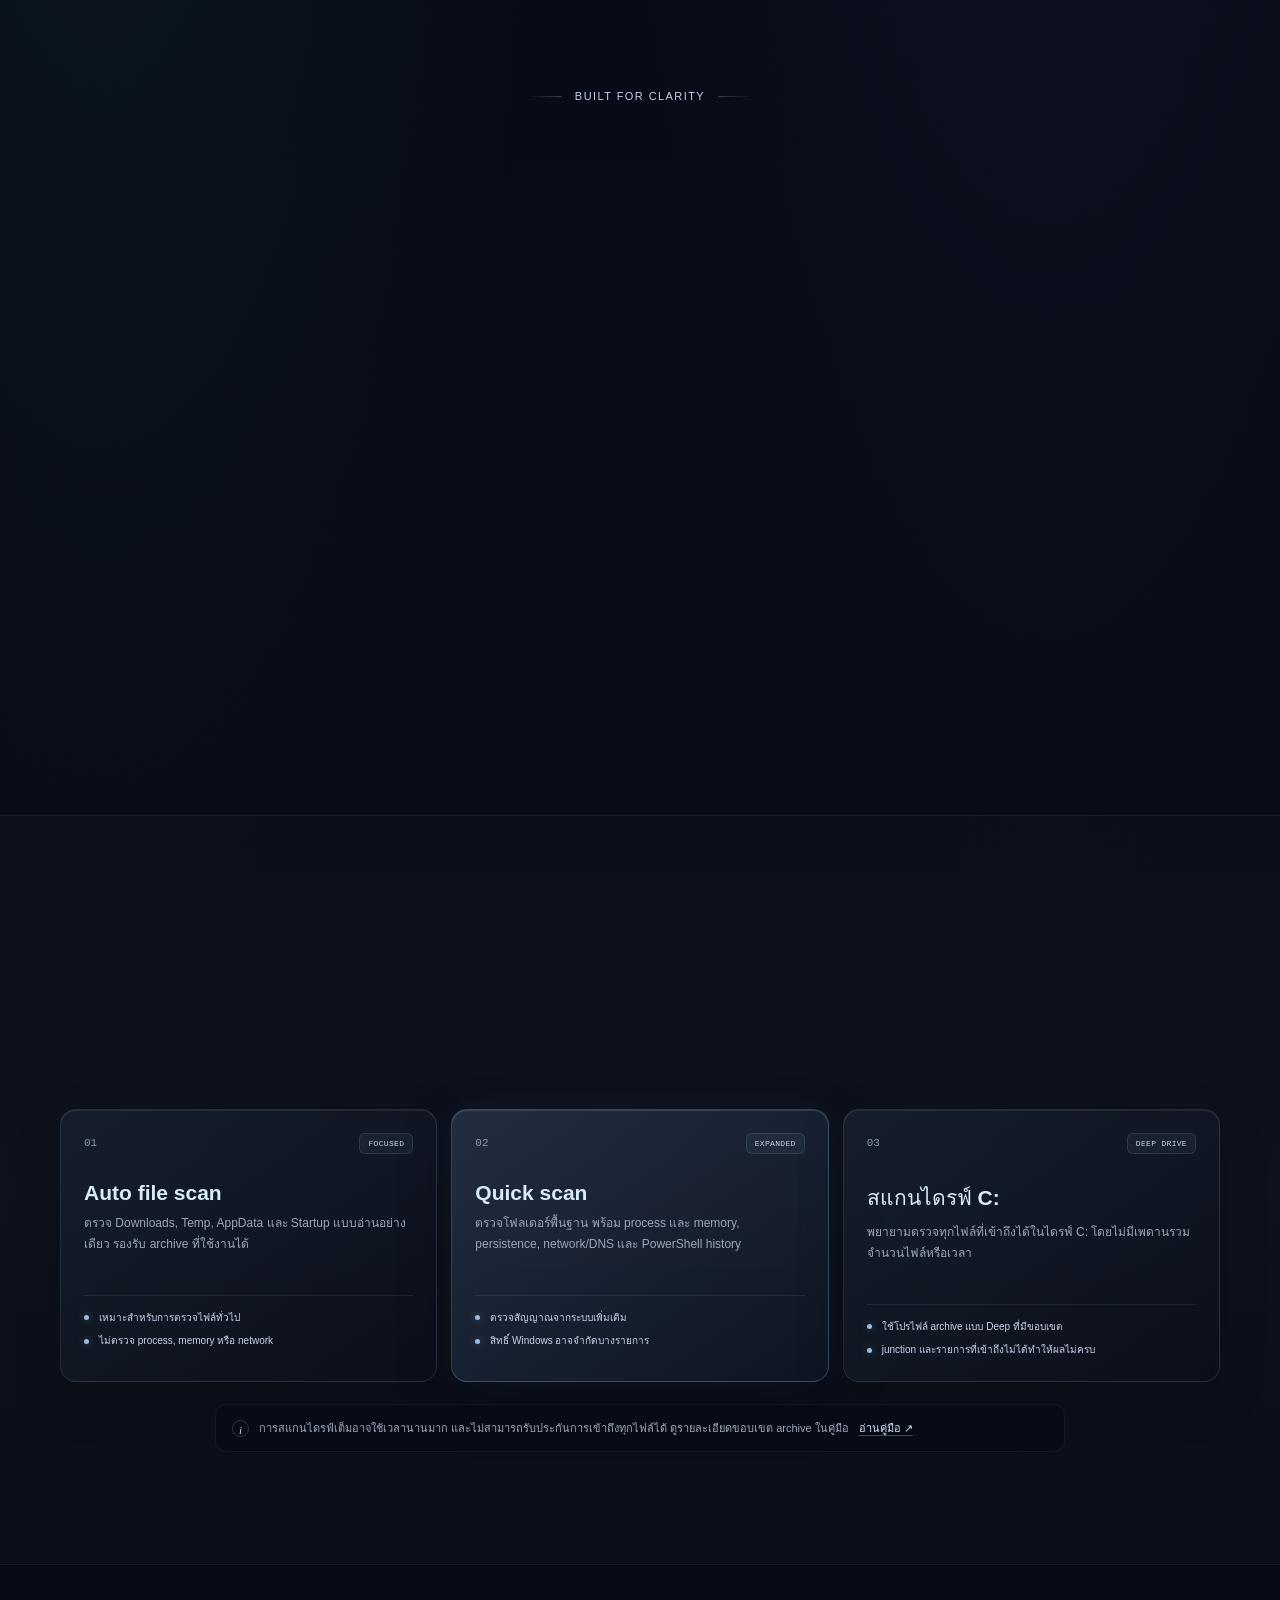
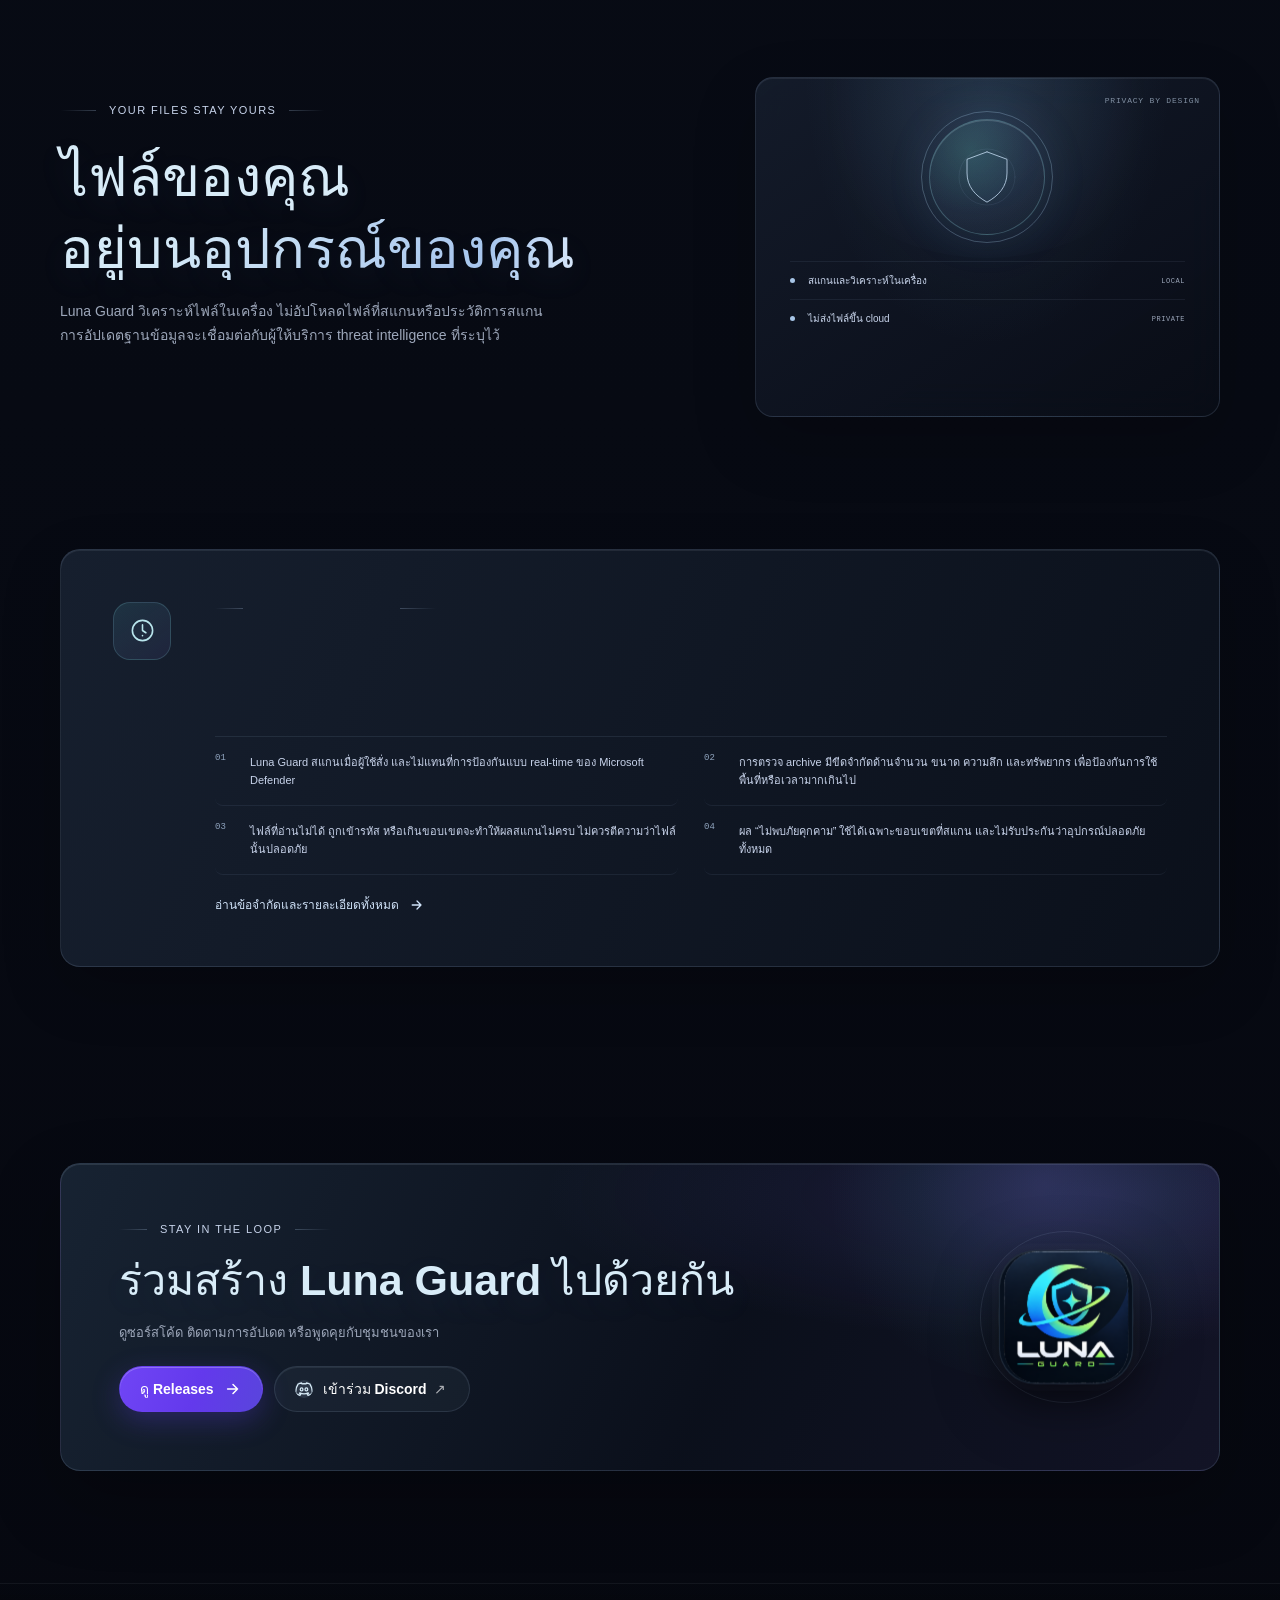
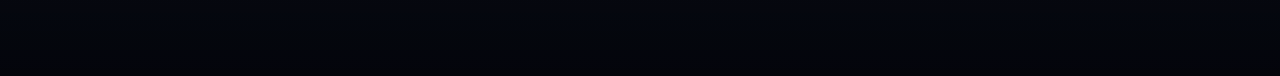
==== commit e548e1ab: "index fix" ====
--- a/index.html
+++ b/index.html
@@ -4,7 +4,7 @@
   <meta charset="utf-8">
   <meta name="viewport" content="width=device-width, initial-scale=1, viewport-fit=cover">
   <meta name="theme-color" content="#05060f">
-  <meta name="description" content="Luna Guard เครื่องมือสแกนมัลแวร์สำหรับ Windows ตรวจด้วย Hash, YARA และข้อมูลไฟล์ พร้อมผลตรวจที่อธิบายได้และผู้ใช้ควบคุมการจัดการ ดาวน์โหลดและดูรายละเอียดโครงการ">
+  <meta name="description" content="Luna Guard is an on-demand malware scanner for Windows. Inspect suspicious files with YARA, hash intelligence, PE analysis, and threat intelligence. Download the latest release.">
   <meta name="application-name" content="Luna Guard">
   <meta name="author" content="Luna Guard">
   <meta name="robots" content="index,follow,max-image-preview:large">
@@ -12,17 +12,17 @@
   <meta property="og:type" content="website">
   <meta property="og:site_name" content="Luna Guard">
   <meta property="og:url" content="https://luna-guard-website.vercel.app/">
-  <meta property="og:title" content="Luna Guard — Security, made visible">
-  <meta property="og:description" content="สแกนไฟล์ตามคำสั่ง ตรวจสอบผลได้ และจัดการภัยคุกคามด้วยตัวคุณเอง">
+  <meta property="og:title" content="Luna Guard — Windows Malware Scanner">
+  <meta property="og:description" content="On-demand malware scanning for Windows with YARA, hash intelligence, PE analysis, and threat intelligence. Not a replacement for Microsoft Defender.">
   <meta property="og:locale" content="th_TH">
   <meta property="og:locale:alternate" content="en_US">
   <meta property="og:image" content="https://luna-guard-website.vercel.app/assets/luna-guard-preview.png">
   <meta property="og:image:width" content="1200">
   <meta property="og:image:height" content="630">
-  <meta property="og:image:alt" content="Luna Guard — Security, made visible. On-demand malware scanning with transparent findings and user-controlled actions.">
+  <meta property="og:image:alt" content="Luna Guard — on-demand Windows malware scanner with YARA, hash intelligence, PE analysis, and threat intelligence.">
   <meta name="twitter:card" content="summary_large_image">
-  <meta name="twitter:title" content="Luna Guard — Security, made visible">
-  <meta name="twitter:description" content="On-demand malware scanning with transparent findings and user-controlled actions.">
+  <meta name="twitter:title" content="Luna Guard — Windows Malware Scanner">
+  <meta name="twitter:description" content="On-demand malware scanning for Windows with YARA, hash intelligence, PE analysis, and threat intelligence.">
   <meta name="twitter:image" content="https://luna-guard-website.vercel.app/assets/luna-guard-preview.png">
   <script type="application/ld+json">
   {
@@ -42,11 +42,11 @@
         "@id": "https://luna-guard-website.vercel.app/#application",
         "name": "Luna Guard",
         "url": "https://luna-guard-website.vercel.app/",
-        "description": "เครื่องมือสแกนมัลแวร์ตามคำสั่งสำหรับ Windows ใช้ hash intelligence, YARA rules และข้อมูลประกอบไฟล์ พร้อมแสดงข้อจำกัดของการตรวจ",
+        "description": "On-demand Windows malware scanner for suspicious files using YARA, hash intelligence, PE analysis, and threat intelligence. Not a replacement for Microsoft Defender.",
         "applicationCategory": "SecurityApplication",
         "operatingSystem": "Windows",
         "image": "https://luna-guard-website.vercel.app/assets/luna-guard-preview.png",
-        "softwareVersion": "1.5.4",
+        "softwareVersion": "1.6.0",
         "sameAs": [
           "https://github.com/Aomtana0070/Luna-Guard",
           "https://discord.gg/vRKVCegUpF"
@@ -56,7 +56,6 @@
   }
   </script>
   <script>
-    document.documentElement.classList.add('js-enabled', 'site-loading');
     if ('scrollRestoration' in history) history.scrollRestoration = 'manual';
     const resetToTop = () => {
       if (location.hash) return;
@@ -67,29 +66,14 @@
       requestAnimationFrame(() => { root.style.scrollBehavior = previousBehavior; });
     };
     window.addEventListener('pageshow', resetToTop);
-    window.setTimeout(() => { document.documentElement.classList.remove('site-loading'); document.querySelector('[data-site-loader]')?.remove(); }, 8000);
   </script>
-  <title>Luna Guard — Security, made visible</title>
+  <title>Luna Guard — On-Demand Windows Malware Scanner</title>
   <link rel="icon" href="assets/Luna_Guard.ico" sizes="any">
   <link rel="preload" as="image" href="assets/Luna_Guard.png">
   <link rel="stylesheet" href="styles.css">
   <script src="app.js" defer></script>
 </head>
 <body>
-  <div class="site-loader" data-site-loader role="status" aria-live="polite" aria-label="Loading Luna Guard">
-    <div class="loader-content">
-      <div class="loader-emblem" aria-hidden="true">
-        <span class="loader-orbit loader-orbit-a"></span><span class="loader-orbit loader-orbit-b"></span>
-        <span class="loader-scan"></span><img src="assets/Luna_Guard.png" alt="" width="104" height="104">
-      </div>
-      <div class="loader-wordmark">LUNA <span>GUARD</span></div>
-      <p>SECURITY, MADE VISIBLE</p>
-      <div class="loader-progress" aria-hidden="true"><span></span></div>
-      <small>INITIALIZING EXPERIENCE</small>
-    </div>
-    <div class="loader-corner loader-corner-a" aria-hidden="true">LG / 01</div>
-    <div class="loader-corner loader-corner-b" aria-hidden="true">LOCAL · TRUSTED · CLEAR</div>
-  </div>
   <a class="skip-link" href="#main" data-i18n="skip">ข้ามไปยังเนื้อหา</a>
   <div class="ambient" aria-hidden="true"></div>
 
@@ -125,27 +109,20 @@
   <main id="main">
     <section class="hero section-wrap" id="top">
       <div class="hero-copy">
-        <div class="eyebrow"><span data-i18n="heroEyebrow">INTRODUCING LUNA GUARD</span></div>
-        <h1><span data-i18n="heroLead">ความปลอดภัย</span><br><span class="gradient-text" data-i18n="heroAccent">ที่มองเห็นได้</span></h1>
-        <p class="hero-description" data-i18n="heroDescription">เครื่องมือสแกนตามคำสั่ง ที่ช่วยให้คุณตรวจสอบไฟล์ ทำความเข้าใจผลตรวจ และจัดการสิ่งที่พบได้ด้วยตัวเอง</p>
+        <div class="eyebrow"><span data-i18n="heroEyebrow">WINDOWS ON-DEMAND MALWARE SCANNER</span></div>
+        <h1 class="hero-product-title">Luna Guard</h1>
+        <p class="hero-description" data-i18n="heroDescription">An on-demand malware scanner for Windows users, developers, and security researchers who need to inspect suspicious files.</p>
+        <p class="hero-scan-scope" data-i18n="heroScope">Scan files and supported archives, with selected system checks in Quick scan.</p>
+        <div class="hero-capabilities" aria-label="Detection methods"><span>YARA</span><i></i><span data-i18n="heroCapabilityHash">Hash intelligence</span><i></i><span data-i18n="heroCapabilityPe">PE analysis</span><i></i><span data-i18n="heroCapabilityIntel">Threat intelligence</span></div>
         <div class="hero-actions">
-          <a class="button button-primary" href="https://github.com/Aomtana0070/Luna-Guard/releases/latest/download/LunaGuard.exe"><span data-i18n="heroPrimary">Download Luna Guard</span><svg viewBox="0 0 20 20" aria-hidden="true"><path d="M4 10h11M10 5l5 5-5 5"/></svg></a>
-          <div class="preview-anchor">
-            <a class="button button-ghost github-button" href="https://github.com/Aomtana0070/Luna-Guard" target="_blank" rel="noopener noreferrer"><svg class="icon" viewBox="0 0 24 24" aria-hidden="true"><path d="M9 19c-4.3 1.4-4.3-2.5-6-3m12 6v-3.9a3.4 3.4 0 0 0-.9-2.7c3-.3 6.1-1.5 6.1-6.8a5.3 5.3 0 0 0-1.4-3.7 4.9 4.9 0 0 0-.1-3.7s-1.2-.4-3.9 1.4a13.5 13.5 0 0 0-7.1 0C5 1.8 3.8 2.2 3.8 2.2a4.9 4.9 0 0 0-.1 3.7 5.3 5.3 0 0 0-1.4 3.7c0 5.3 3.1 6.5 6.1 6.8a3.4 3.4 0 0 0-.9 2.7V22"/></svg><span data-i18n="heroSecondary">ดูซอร์สโค้ด</span></a>
-            <div class="github-preview glass-card" id="github-preview" role="group" aria-label="Luna Guard GitHub repository preview">
-              <div class="preview-topline"><span class="preview-live-dot"></span><span>REPOSITORY PREVIEW</span><span class="preview-branch">main</span></div>
-              <div class="preview-repo"><img src="assets/Luna_Guard.png" alt="" width="38" height="38"><div><b>Aomtana0070 / Luna-Guard</b><small>Public repository · Windows security scanner</small></div></div>
-              <div class="preview-readme"><span>README.md</span><b>Luna Guard</b><p>On-demand malware scanning with transparent findings and user-controlled actions.</p></div>
-              <div class="preview-tags"><span>Python</span><span>YARA</span><span>Threat intelligence</span></div>
-              <a class="preview-open" href="https://github.com/Aomtana0070/Luna-Guard" target="_blank" rel="noopener noreferrer">Open repository <span aria-hidden="true">↗</span></a>
-            </div>
-          </div>
+          <a class="button button-primary" href="https://github.com/Aomtana0070/Luna-Guard/releases/latest/download/LunaGuard.exe"><span data-i18n="heroPrimary">Download for Windows</span><svg viewBox="0 0 20 20" aria-hidden="true"><path d="M4 10h11M10 5l5 5-5 5"/></svg></a>
+          <a class="button button-ghost github-button" href="https://github.com/Aomtana0070/Luna-Guard" target="_blank" rel="noopener noreferrer"><svg class="icon" viewBox="0 0 24 24" aria-hidden="true"><path d="M9 19c-4.3 1.4-4.3-2.5-6-3m12 6v-3.9a3.4 3.4 0 0 0-.9-2.7c3-.3 6.1-1.5 6.1-6.8a5.3 5.3 0 0 0-1.4-3.7 4.9 4.9 0 0 0-.1-3.7s-1.2-.4-3.9 1.4a13.5 13.5 0 0 0-7.1 0C5 1.8 3.8 2.2 3.8 2.2a4.9 4.9 0 0 0-.1 3.7 5.3 5.3 0 0 0-1.4 3.7c0 5.3 3.1 6.5 6.1 6.8a3.4 3.4 0 0 0-.9 2.7V22"/></svg><span data-i18n="heroSecondary">View on GitHub</span></a>
         </div>
         <div class="release-proof" aria-label="Release details">
-          <span class="release-platform" data-i18n="releasePlatform">Windows 10/11 • x64 • Public source</span>
+          <span class="release-platform" data-i18n="releasePlatform">Windows 10/11 • x64</span>
           <div class="release-identity"><span><small data-i18n="releaseVersionLabel">Release</small><b>v1.6.0</b></span><span class="release-divider" aria-hidden="true"></span><span class="release-hash"><small>SHA-256</small><button type="button" data-copy-sha="0327c69747cad5937bf2efdb862a5f3e3f89b6c59238752098d158e3616b7aca" aria-label="Copy SHA-256">0327c69747cad5937bf2efdb862a5f3e3f89b6c59238752098d158e3616b7aca <span data-i18n="copyHash">Copy</span></button></span></div>
         </div>
-        <div class="hero-note"><span class="status-dot"></span><span data-i18n="heroNote">Windows desktop · สแกนเมื่อคุณสั่ง · ไม่แทนที่ Microsoft Defender</span></div>
+        <div class="hero-note"><span class="status-dot"></span><span data-i18n="heroNote">Not a replacement for Microsoft Defender.</span></div>
       </div>
 
       <div class="hero-art" aria-label="Luna Guard multi-layer scan illustration" data-interactive-visual>
--- a/styles.css
+++ b/styles.css
@@ -1134,6 +1134,35 @@
  .tour-shot:active { transform: scale(.985); }
  .tour-shot .shot-expand { opacity: .94; transform: none; }
 }
+
+/* Product-first home hero: put scope and download facts ahead of the visual. */
+.hero { min-height: 590px; gap: clamp(28px, 4vw, 58px); padding-top: 46px; padding-bottom: 48px; }
+.hero-copy { max-width: 700px; padding-block: 18px; }
+.hero h1.hero-product-title { margin: 18px 0 14px; color: var(--ice); font: 650 clamp(48px, 5.7vw, 68px)/1.06 var(--display); letter-spacing: -.055em; }
+.hero-description { max-width: 570px; font-size: 17px; line-height: 1.62; }
+.hero-scan-scope { max-width: 570px; margin: 9px 0 0; color: var(--fog); font-size: 13px; line-height: 1.6; }
+.hero-capabilities { display: flex; flex-wrap: wrap; align-items: center; gap: 8px 10px; margin-top: 18px; color: #bfd2e8; font-size: 11px; line-height: 1.5; }
+.hero-capabilities i { width: 3px; height: 3px; flex: 0 0 auto; border-radius: 50%; background: #82d6d3; }
+.hero-actions { margin-top: 21px; }
+.hero-note { margin-top: 12px; }
+.hero-product-title.is-pointer-aware, .hero-product-title.is-title-pressed { animation: none !important; transform: none !important; filter: none !important; }
+.hero-capabilities + .hero-actions .button-primary { min-width: 210px; }
+.site-header { background: rgba(5,6,15,.88); }
+
+@media (max-width: 980px) {
+  .hero { min-height: 0; }
+  .hero h1.hero-product-title { font-size: clamp(46px, 7vw, 64px); }
+}
+@media (max-width: 700px), (hover: none) and (pointer: coarse) and (max-device-width: 1100px) {
+  .hero { padding-top: 40px; padding-bottom: 36px; }
+  .hero-copy { max-width: none; }
+  .hero h1.hero-product-title { margin: 15px 0 11px; font-size: clamp(42px, 12vw, 58px); }
+  .hero-description { font-size: 15px; line-height: 1.65; }
+  .hero-scan-scope { font-size: 12px; }
+  .hero-capabilities { gap: 6px 8px; margin-top: 14px; font-size: 10px; }
+  .hero-actions { margin-top: 18px; }
+  .release-proof { margin-top: 12px; }
+}
 @media (prefers-reduced-motion: reduce) {
  .has-reveal .tour-shot,.has-reveal .tour-shot.is-visible { opacity: 1; transform: none; transition: none; }
  .tour-shot,.tour-shot img,.shot-expand,.tour-shot figcaption span { transform: none !important; transition: none !important; }
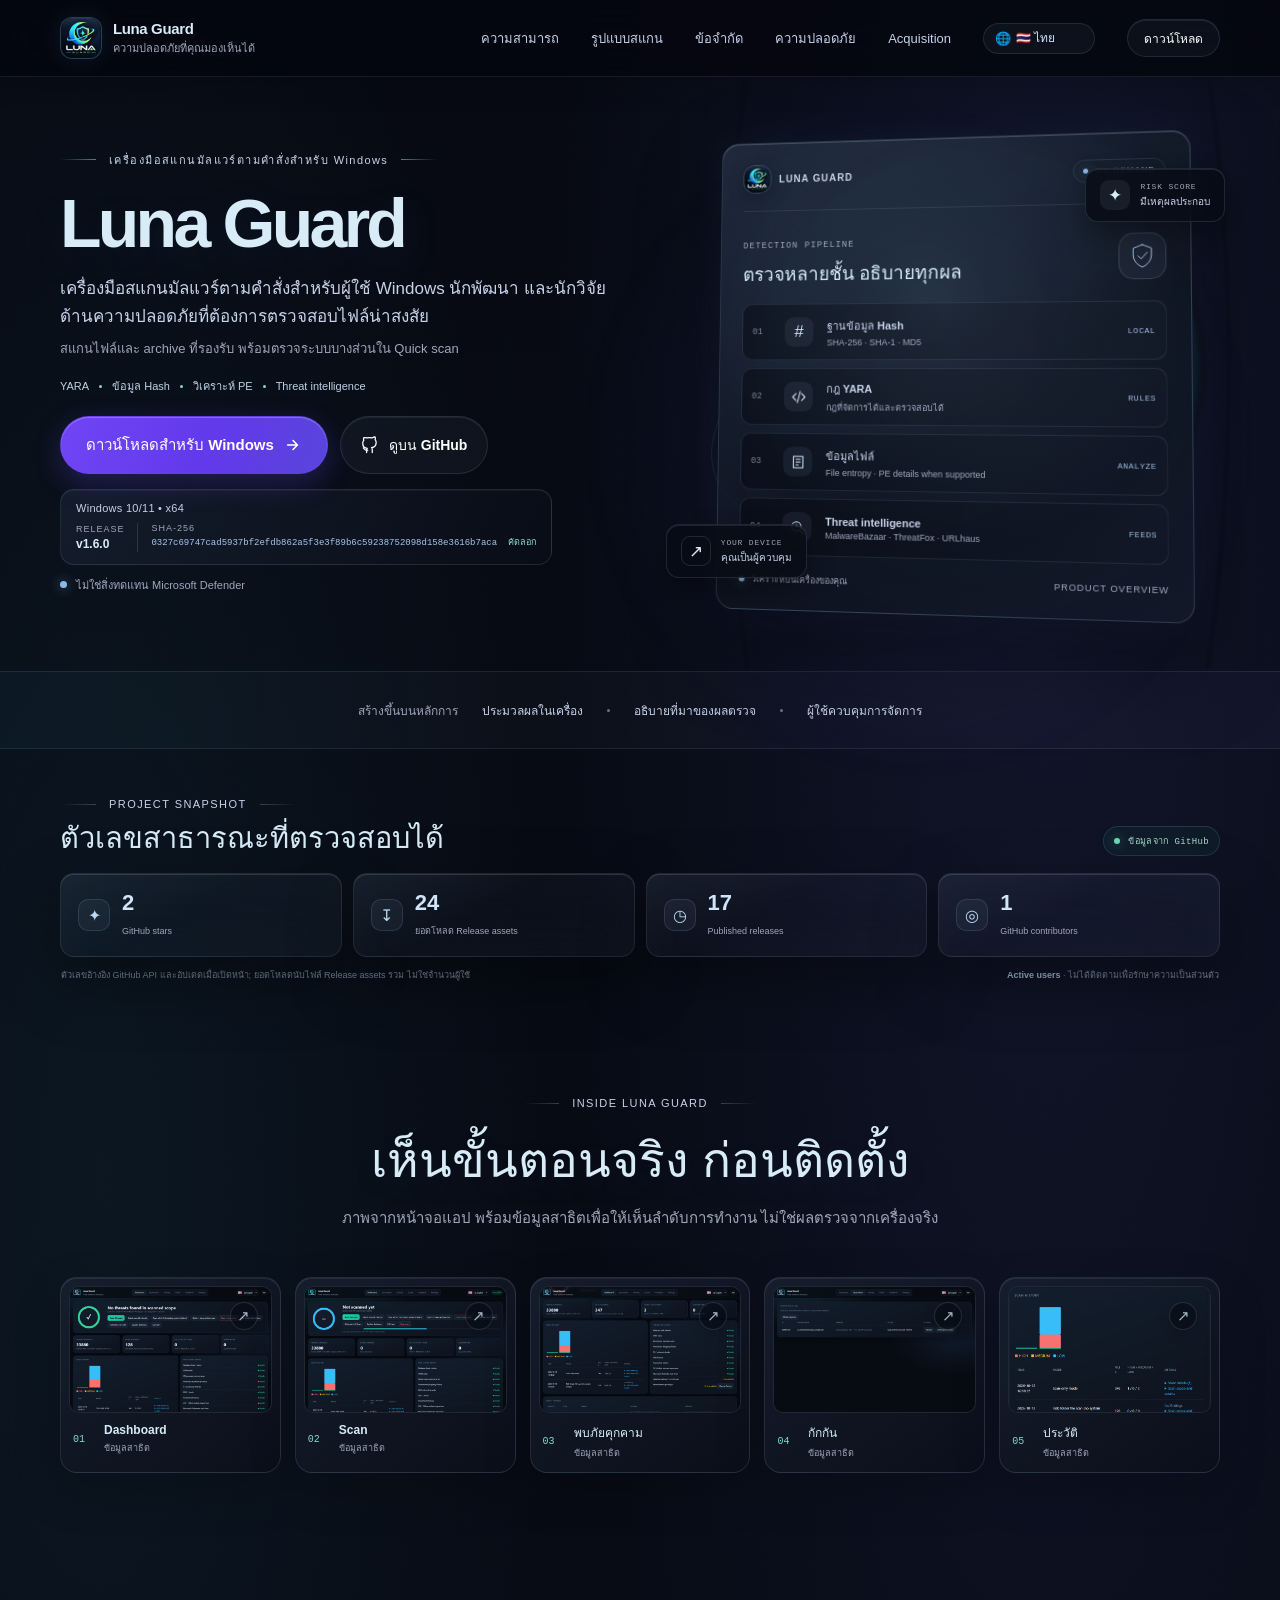
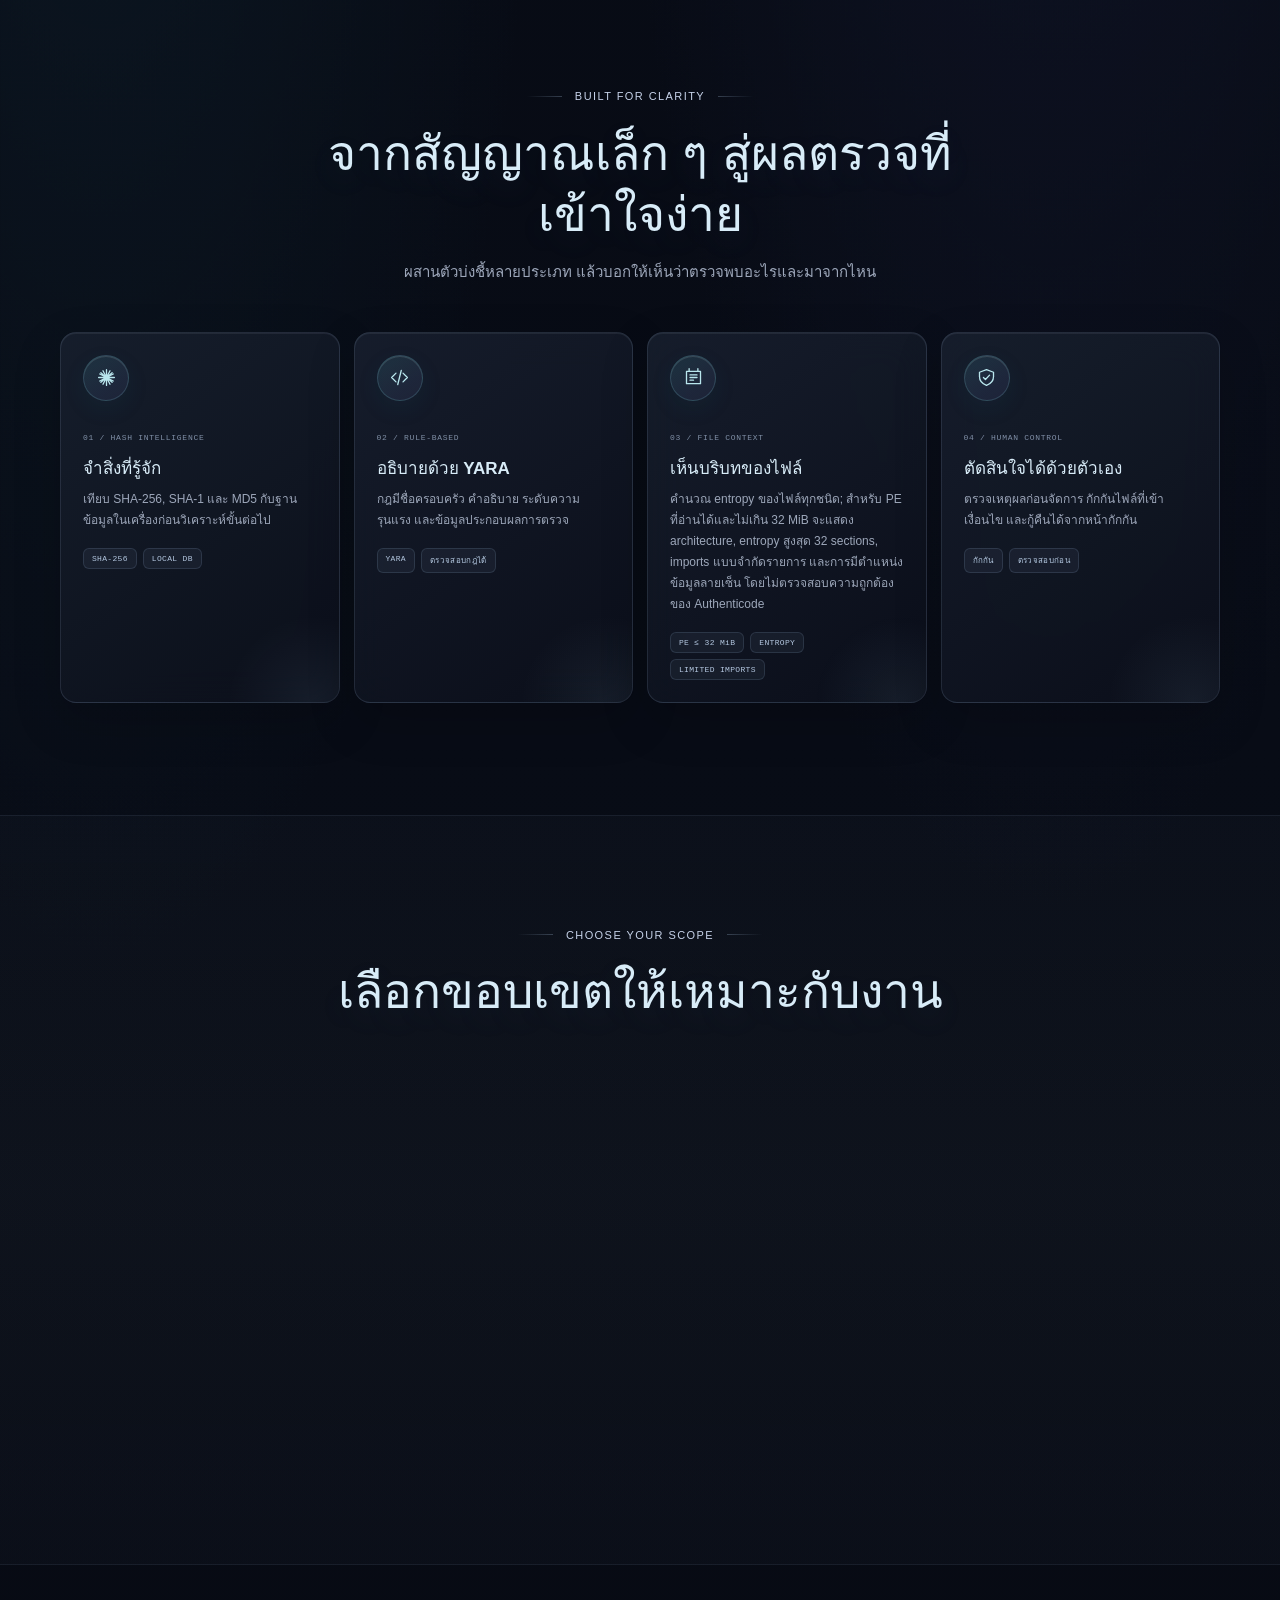
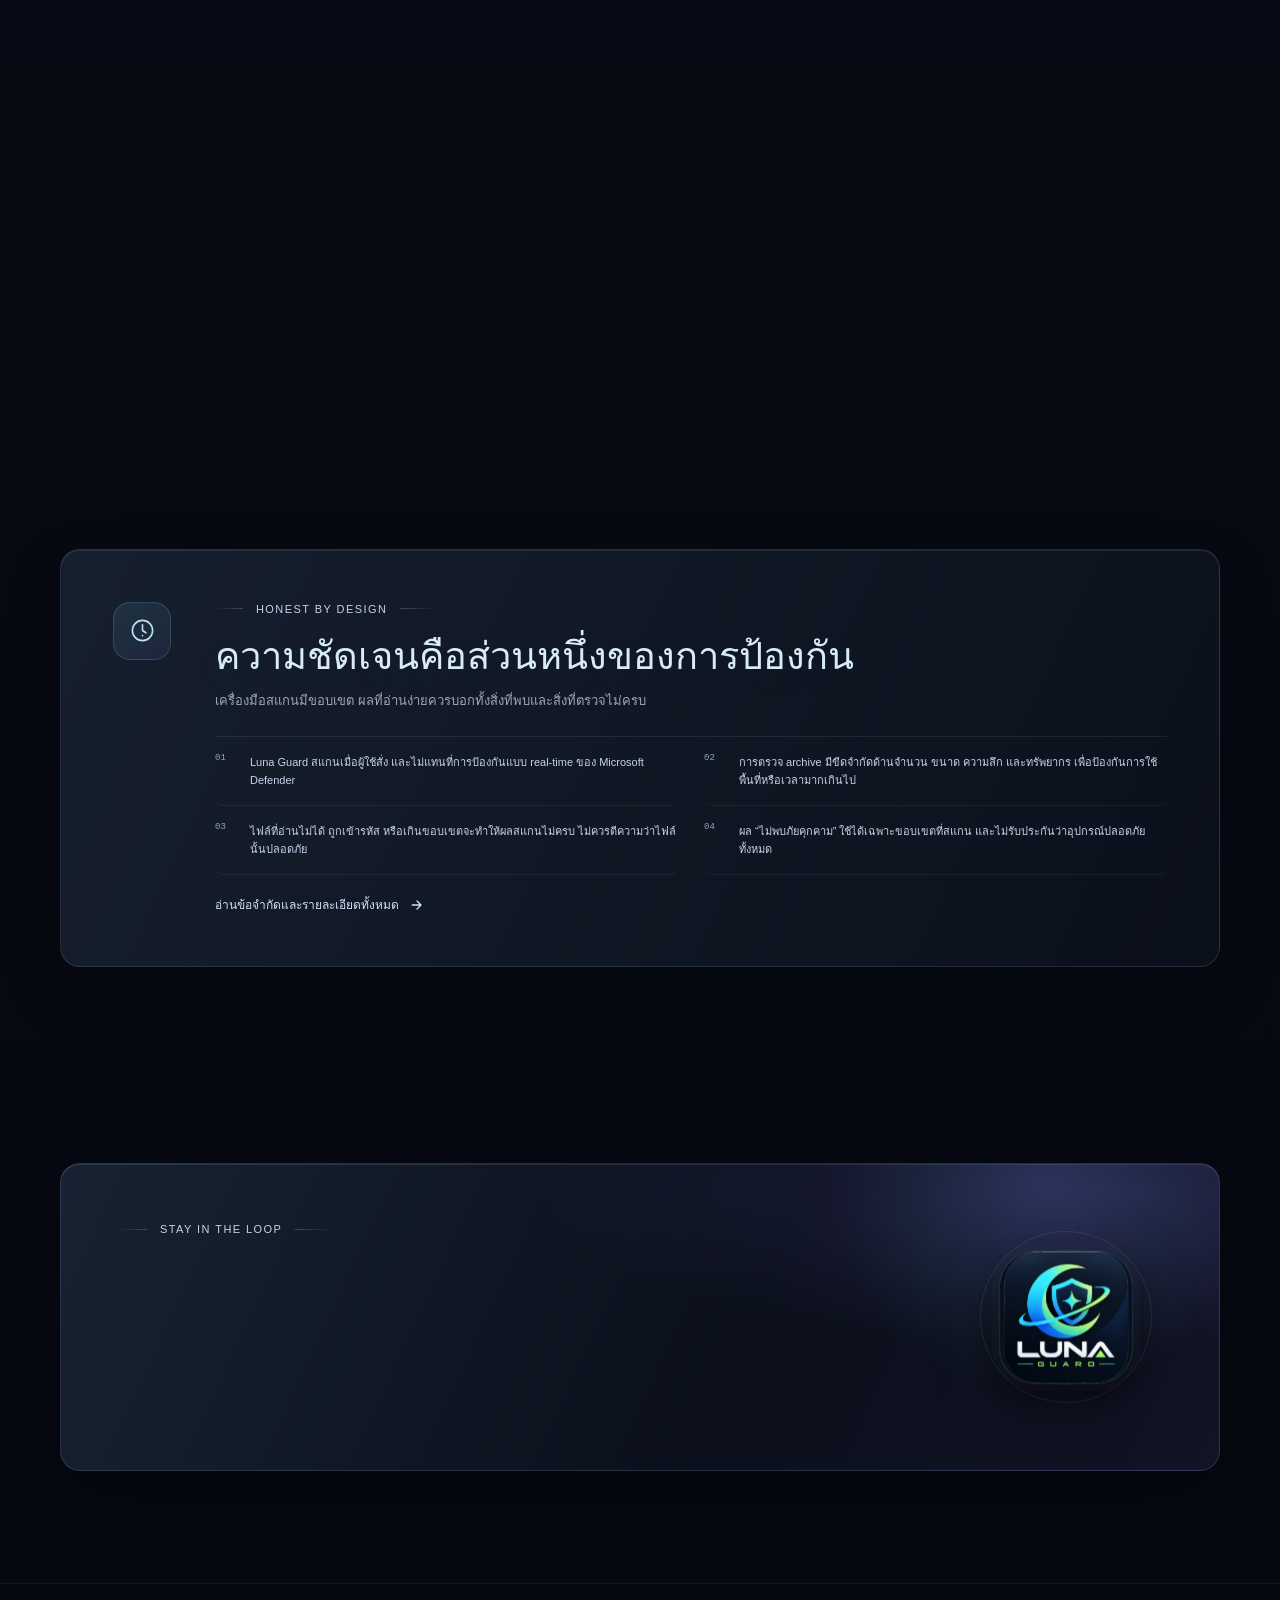
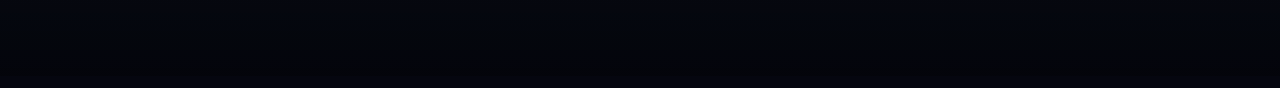
==== commit 3a22085f: "shader sphere" ====
--- a/index.html
+++ b/index.html
@@ -126,6 +126,7 @@
       </div>
 
       <div class="hero-art" aria-label="Luna Guard multi-layer scan illustration" data-interactive-visual>
+        <div class="hero-shader-stage" aria-hidden="true"><canvas data-hero-shader></canvas></div>
         <div class="orbit orbit-one" aria-hidden="true"></div><div class="orbit orbit-two" aria-hidden="true"></div>
         <div class="art-glow" aria-hidden="true"></div>
         <div class="scan-window glass-card" data-tilt-card>
--- a/styles.css
+++ b/styles.css
@@ -358,6 +358,10 @@
   transform: translate(-50%,-50%) scale(.2);
 }
 .hero-art { perspective: 1400px; }
+.hero-shader-stage { position: absolute; z-index: -2; inset: -9% -12%; overflow: hidden; pointer-events: none; opacity: .74; }
+.hero-shader-stage canvas { display: block; width: 100%; height: 100%; }
+.hero-shader-stage[hidden] { display: none; }
+.hero-art:has(.hero-shader-stage:not([hidden])) .art-glow { opacity: .58; }
 .hero-art.is-pressed .scan-window { --tilt-z: 12px; border-color: rgba(186,220,255,.28); box-shadow: inset 0 1px rgba(216,236,248,.2), 0 32px 90px rgba(69,111,170,.22), 0 24px 64px rgba(0,0,0,.38); }
 .hero-art.is-pressed .scan-window::after { animation: tap-ripple 720ms cubic-bezier(.15,.7,.28,1) both; }
 .orbit-one { animation: orbit-drift 13s ease-in-out infinite alternate; }
@@ -1307,3 +1311,34 @@
  .acq-asset { min-height: 0; padding: 17px; }
  .asset-icon { margin-top: 12px; }
 }
+
+/* Keep the product-first hero inside narrow viewports, including long release hashes. */
+@media (max-width: 700px), (hover: none) and (pointer: coarse) and (max-device-width: 1100px) {
+  .has-reveal [data-reveal] { transform: translate3d(0, 12px, 0); }
+  .has-reveal [data-reveal].is-visible { transform: translate3d(0, 0, 0); }
+  .hero-art { overflow: clip; }
+  .hero-shader-stage { inset: -2% -5%; opacity: .5; }
+  .hero-art .orbit { display: none; }
+
+  .hero { width: calc(100vw - 32px); max-width: 100vw; }
+  .hero > *,
+  .hero-copy,
+  .hero-copy > *,
+  .hero-art,
+  .scan-window,
+  .release-proof,
+  .release-identity,
+  .release-hash { min-width: 0; }
+
+  .hero-copy,
+  .hero-art { width: 100%; max-width: 100%; }
+  .hero-description,
+  .hero-scan-scope { overflow-wrap: anywhere; }
+  .hero-actions { display: grid; grid-template-columns: minmax(0, 1fr); width: 100%; min-width: 0; }
+  .hero-actions > .button { width: 100%; min-width: 0; max-width: 100%; white-space: normal; }
+  .release-proof { box-sizing: border-box; width: 100%; }
+  .release-hash { flex: 1 1 100%; }
+  .release-hash button { display: block; min-width: 0; max-width: 100%; white-space: normal; overflow-wrap: anywhere; word-break: break-word; }
+  .release-hash button span { display: block; width: max-content; margin: 3px 0 0; }
+  .scan-window { max-width: 100%; }
+}
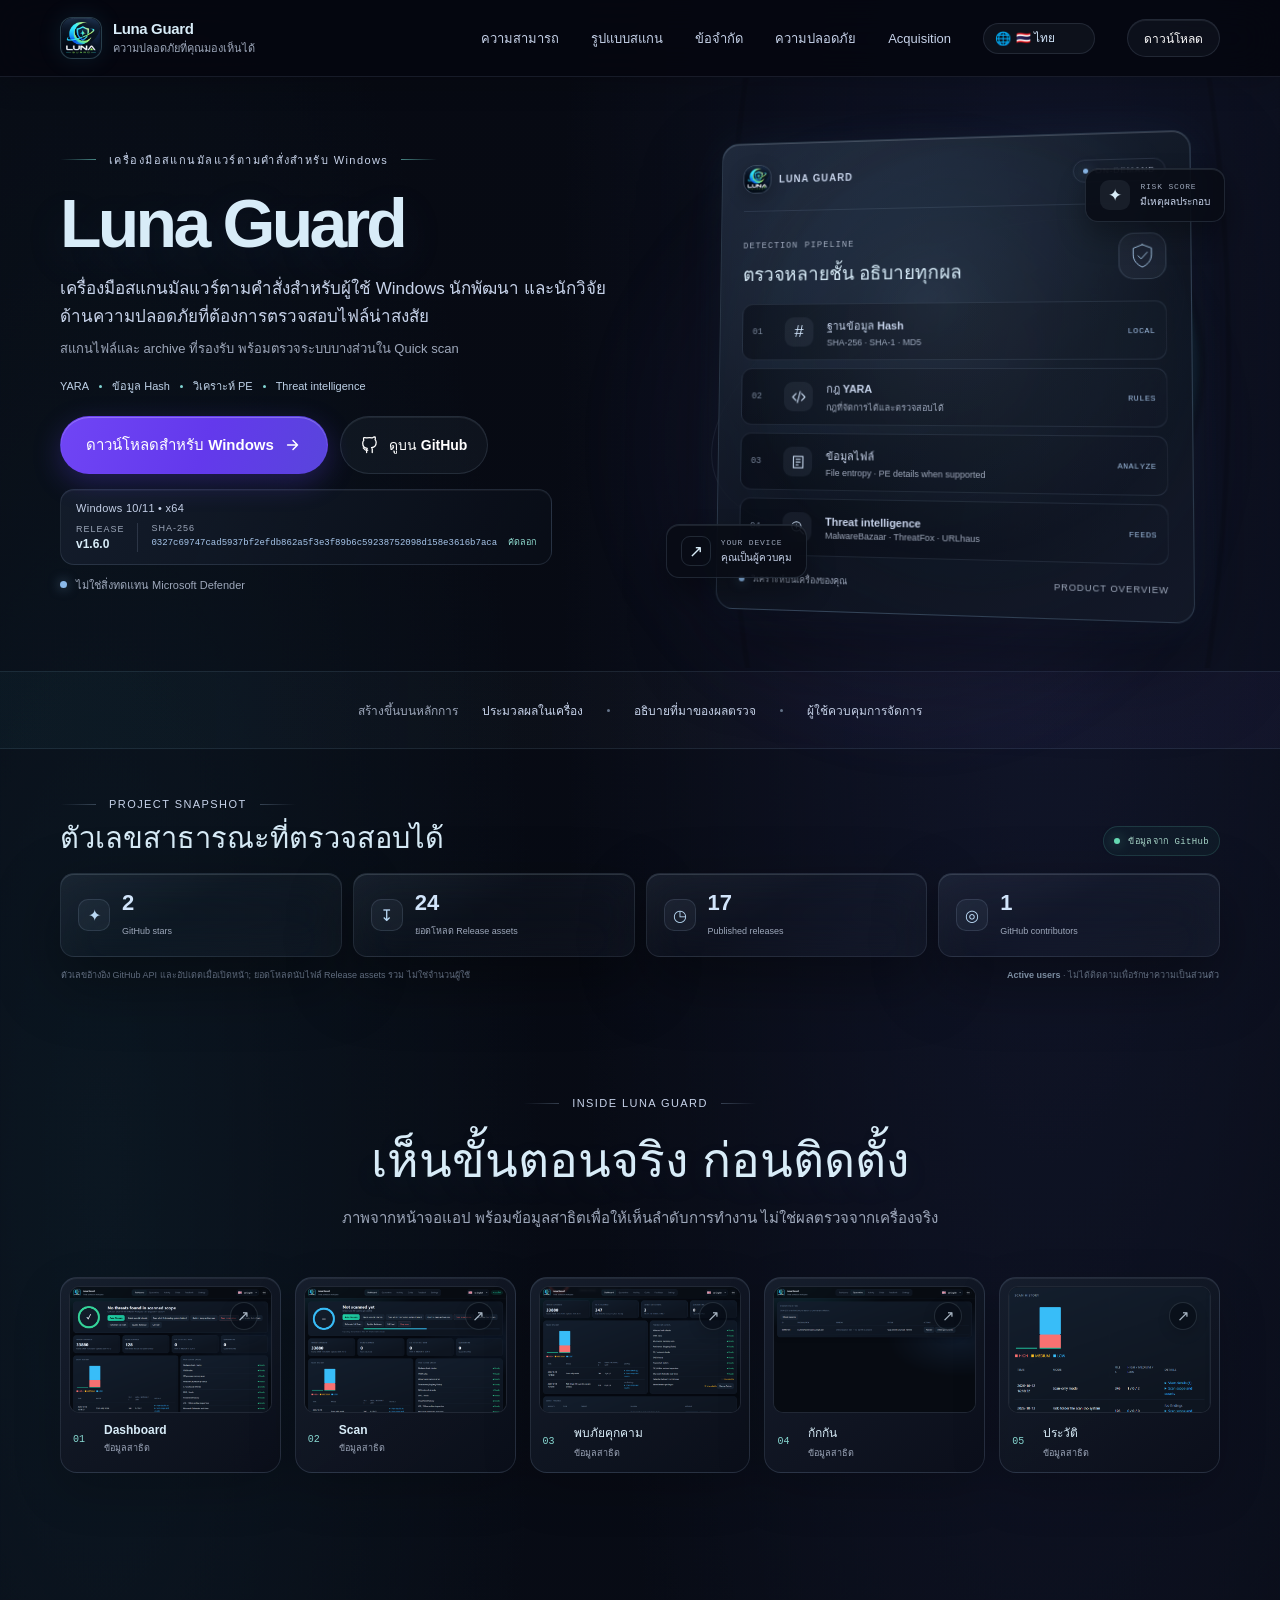
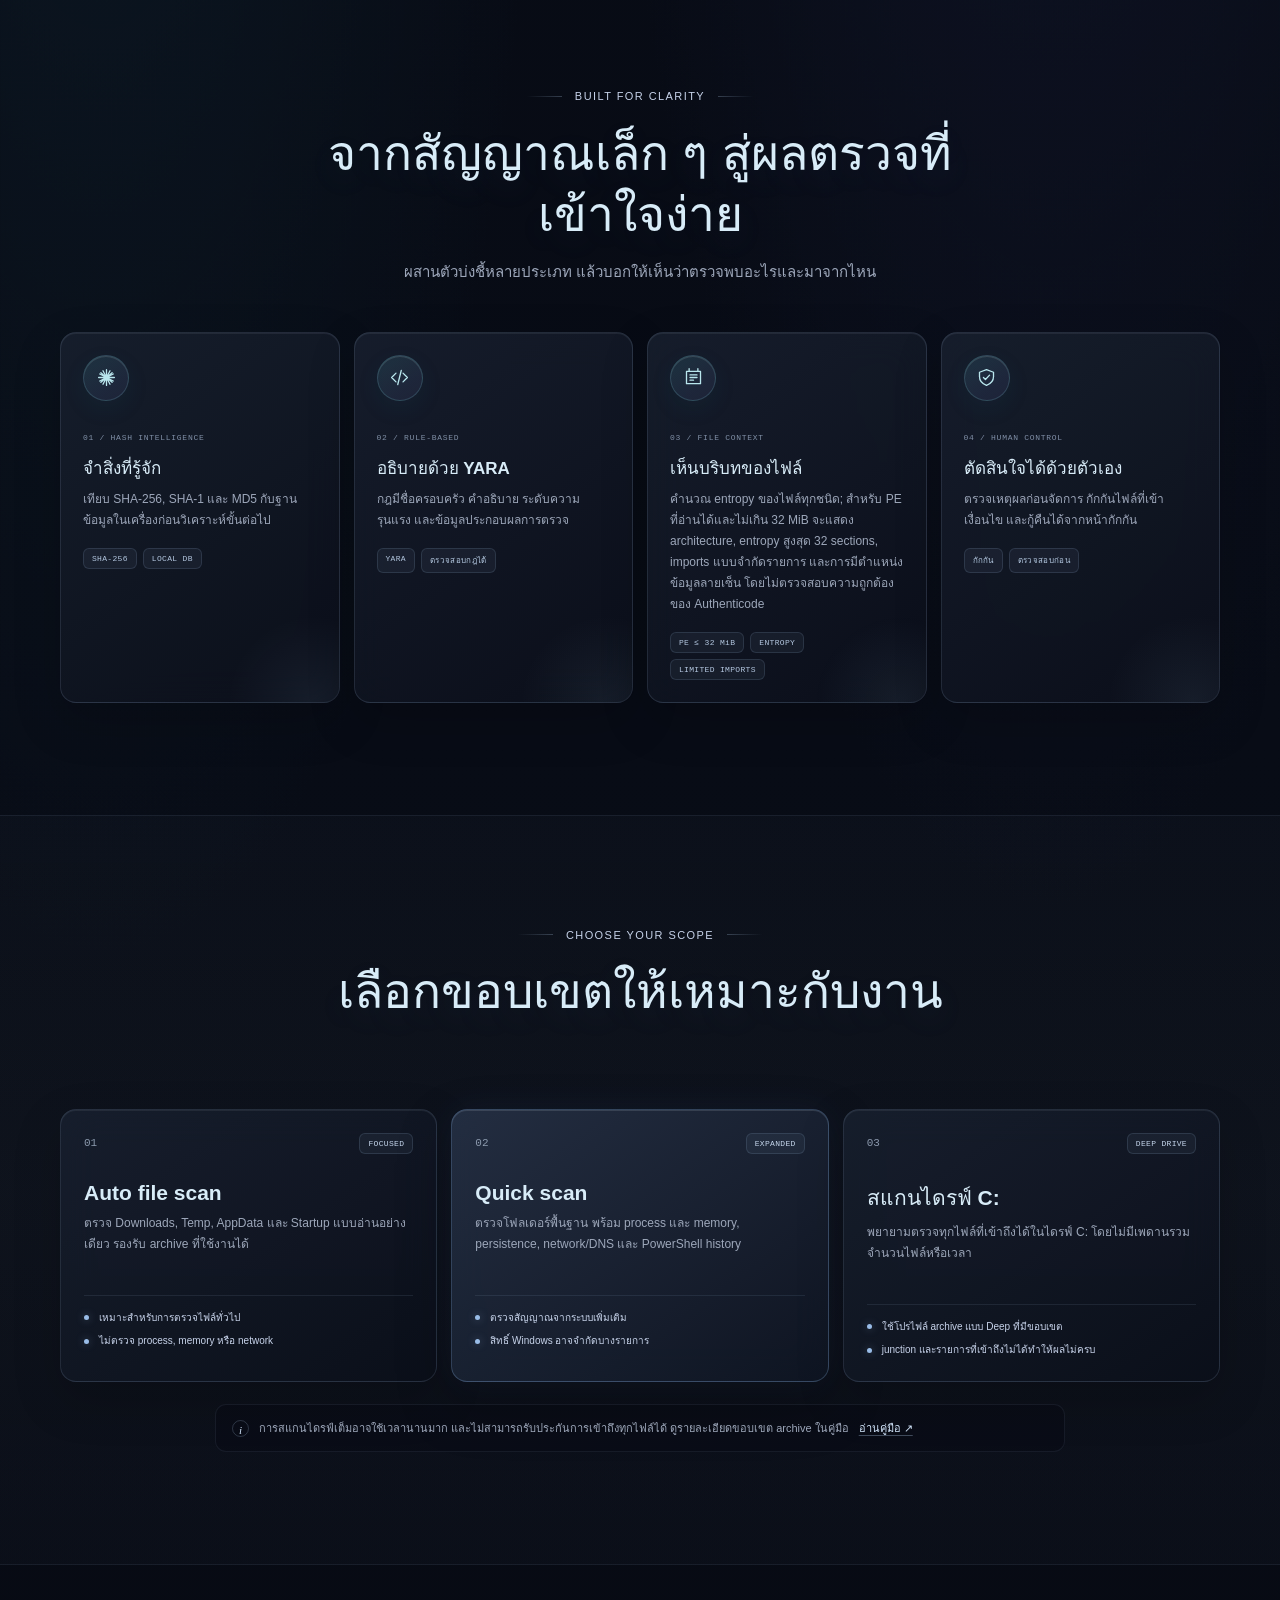
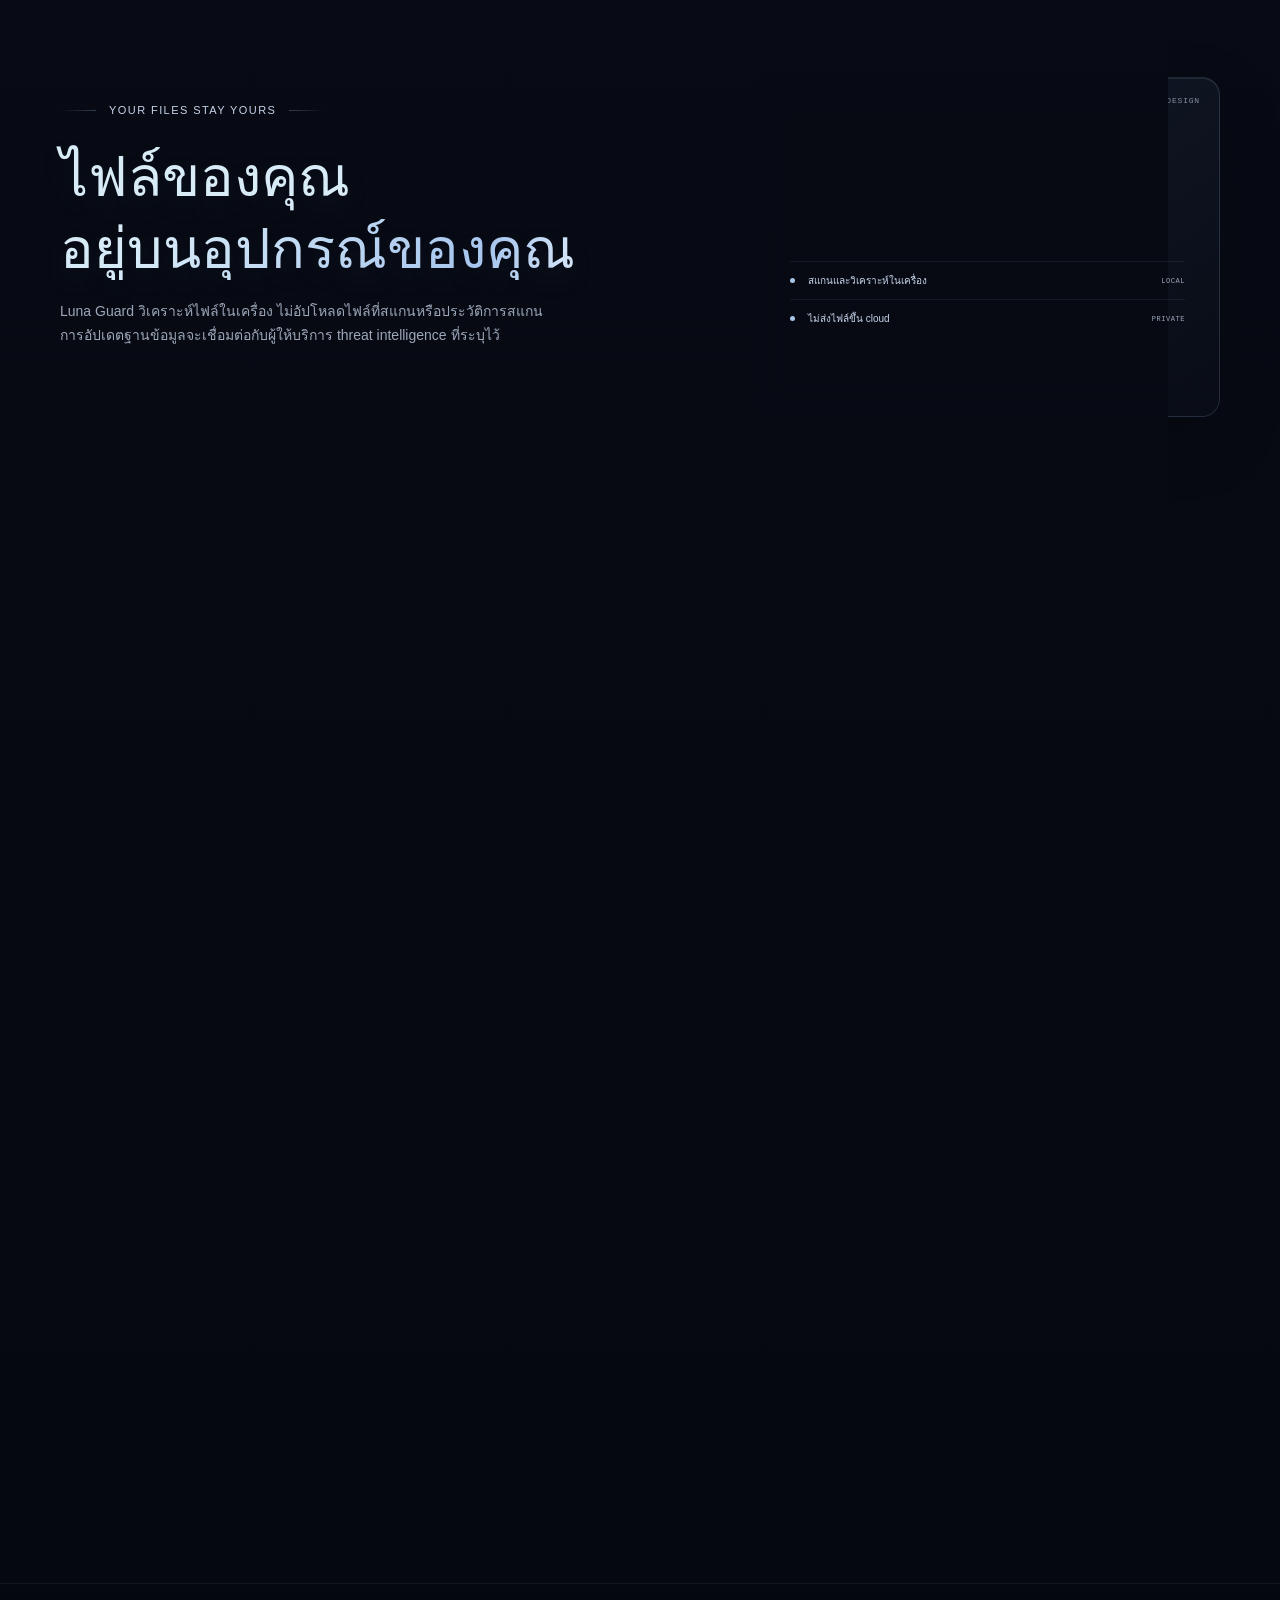
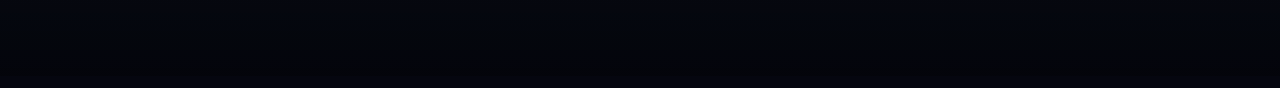
==== commit 8e609174: "3D logoadd" ====
--- a/index.html
+++ b/index.html
@@ -56,6 +56,7 @@
   }
   </script>
   <script>
+    document.documentElement.classList.add('js-enabled', 'site-loading');
     if ('scrollRestoration' in history) history.scrollRestoration = 'manual';
     const resetToTop = () => {
       if (location.hash) return;
@@ -66,6 +67,10 @@
       requestAnimationFrame(() => { root.style.scrollBehavior = previousBehavior; });
     };
     window.addEventListener('pageshow', resetToTop);
+    window.setTimeout(() => {
+      document.documentElement.classList.remove('site-loading');
+      document.querySelector('[data-site-loader]')?.remove();
+    }, 8000);
   </script>
   <title>Luna Guard — On-Demand Windows Malware Scanner</title>
   <link rel="icon" href="assets/Luna_Guard.ico" sizes="any">
@@ -76,6 +81,20 @@
 <body>
   <a class="skip-link" href="#main" data-i18n="skip">ข้ามไปยังเนื้อหา</a>
   <div class="ambient" aria-hidden="true"></div>
+  <div class="site-loader" data-site-loader role="status" aria-live="polite" aria-label="Loading Luna Guard">
+    <div class="loader-content">
+      <div class="loader-emblem" aria-hidden="true">
+        <span class="loader-orbit loader-orbit-a"></span><span class="loader-orbit loader-orbit-b"></span>
+        <span class="loader-scan"></span><img src="assets/Luna_Guard.png" alt="" width="104" height="104">
+      </div>
+      <div class="loader-wordmark">LUNA <span>GUARD</span></div>
+      <p>SECURITY, MADE VISIBLE</p>
+      <div class="loader-progress" aria-hidden="true"><span></span></div>
+      <small>WINDOWS ON-DEMAND SCANNER</small>
+    </div>
+    <div class="loader-corner loader-corner-a" aria-hidden="true">LG / 01</div>
+    <div class="loader-corner loader-corner-b" aria-hidden="true">LOCAL · TRUSTED · CLEAR</div>
+  </div>
 
   <header class="site-header">
     <div class="header-inner">
--- a/styles.css
+++ b/styles.css
@@ -692,7 +692,7 @@
   background: radial-gradient(ellipse at 50% 43%, rgba(42,79,121,.27), transparent 34rem), radial-gradient(ellipse at 50% 110%, rgba(88,58,177,.12), transparent 36rem), #05060f;
   opacity: 1;
   visibility: visible;
-  transition: opacity 620ms cubic-bezier(.3,0,.2,1), visibility 620ms, filter 620ms ease;
+  transition: opacity 360ms cubic-bezier(.3,0,.2,1), visibility 360ms, filter 360ms ease;
 }
 .js-enabled .site-loader::before {
   position: absolute;
@@ -1049,6 +1049,7 @@
 .security-meta { align-items: center; }
 .security-meta > span { padding: 7px 10px; border: 1px solid rgba(186,215,247,.12); border-radius: 999px; background: rgba(186,214,247,.035); }
 .security-console { position: relative; isolation: isolate; min-height: 360px; padding: 24px; overflow: hidden; border-radius: 22px; box-shadow: inset 0 1px rgba(228,241,255,.13),0 26px 74px rgba(0,0,0,.3); }
+.security-console > .hero-shader-stage,.acq-dossier > .hero-shader-stage { inset: -8% -3%; opacity: .48; }
 .security-console::before { position: absolute; z-index: -1; inset: 0; content: ""; background: radial-gradient(ellipse at 76% 20%,rgba(117,173,219,.18),transparent 54%),linear-gradient(145deg,rgba(156,190,232,.065),transparent 57%); }
 .security-console-top { position: relative; display: flex; align-items: center; gap: 12px; }
 .console-mark { display: grid; place-items: center; width: 44px; height: 44px; border: 1px solid rgba(186,215,247,.16); border-radius: 13px; background: rgba(5,9,16,.45); }
@@ -1060,6 +1061,19 @@
 .console-rule { height: 1px; margin: 19px 0; background: linear-gradient(90deg,rgba(186,215,247,.17),rgba(186,215,247,.02)); }
 .console-kicker { margin: 0 0 8px; color: #8bd8d0; }
 .console-row { position: relative; display: grid; grid-template-columns: 28px minmax(0,1fr) auto; align-items: center; gap: 9px; min-height: 55px; border-bottom: 1px solid rgba(186,215,247,.085); }
+.console-row::after,.dossier-row::after { position: absolute; z-index: 0; inset: 8px 0; border-radius: 8px; content: ""; pointer-events: none; background: linear-gradient(100deg,transparent 8%,rgba(129,220,218,.075) 48%,transparent 88%); opacity: 0; transform: translateX(-35%); animation: inspection-sweep 7.8s ease-in-out infinite; }
+.console-row:nth-child(5)::after,.dossier-row:nth-child(5)::after { animation-delay: .5s; }
+.console-row:nth-child(6)::after,.dossier-row:nth-child(6)::after { animation-delay: 2.9s; }
+.console-row:nth-child(7)::after,.dossier-row:nth-child(7)::after { animation-delay: 5.3s; }
+.console-row > *, .dossier-row > * { position: relative; z-index: 1; }
+[data-hover-light] > .hero-shader-stage { z-index: -2; }
+[data-hover-light] > .hero-shader-stage { position: absolute; }
+.brand-orb { position: absolute; z-index: 2; top: 27%; left: 50%; display: grid; place-items: center; width: clamp(108px,17vw,154px); aspect-ratio: 1; border: 1px solid rgba(184,224,255,.28); border-radius: 50%; background: radial-gradient(circle at 34% 27%,rgba(210,240,255,.3),transparent 22%),radial-gradient(circle at 50% 58%,rgba(52,107,165,.34),rgba(10,20,38,.82) 68%,rgba(7,12,23,.94)); box-shadow: inset 0 2px 10px rgba(227,245,255,.2),inset 0 -18px 28px rgba(3,8,18,.55),0 18px 42px rgba(10,25,48,.42),0 0 34px rgba(110,189,240,.2); transform: translate(-50%,-50%) rotateX(var(--card-tilt-x,0deg)) rotateY(var(--card-tilt-y,0deg)); transform-style: preserve-3d; animation: brand-orb-float 5s ease-in-out infinite; pointer-events: none; }
+.brand-orb::before,.brand-orb::after { position: absolute; inset: -8%; border: 1px solid rgba(127,215,225,.2); border-radius: 50%; content: ""; transform: rotateX(68deg) rotateZ(-22deg); box-shadow: 0 0 18px rgba(96,190,220,.09); }
+.brand-orb::after { inset: -15%; border-color: rgba(168,193,255,.12); transform: rotateX(68deg) rotateZ(34deg); }
+.brand-orb img { position: relative; z-index: 1; display: block; width: 48%; height: 48%; border: 1px solid rgba(205,232,255,.34); border-radius: 24%; object-fit: cover; box-shadow: 0 7px 18px rgba(0,0,0,.38),0 0 17px rgba(102,212,222,.3); transform: translateZ(18px); }
+@keyframes brand-orb-float { 0%,100% { margin-top: 0; } 50% { margin-top: -7px; } }
+.security-console > .security-console-top,.acq-dossier > .dossier-top { margin-top: 180px; }
 .console-row > span { color: #8292a9; font-size: 9px; }
 .console-row b { color: #d3e0ef; font-size: 11px; font-weight: 550; }
 .console-row > small { font-size: 7px; }
@@ -1091,12 +1105,15 @@
 .disclosure-block { border-bottom: 1px solid rgba(186,215,247,.09); }
 .disclosure-block .button { margin-top: 24px; }
 @keyframes security-pulse { 50% { opacity: .45; box-shadow: 0 0 4px rgba(123,216,200,.18); } }
+@keyframes inspection-sweep { 0%,12% { opacity: 0; transform: translateX(-35%); } 22% { opacity: 1; } 42%,100% { opacity: 0; transform: translateX(35%); } }
 @keyframes security-orbit { to { transform: rotate(360deg); } }
 @media (max-width: 980px) { .security-hero { grid-template-columns: minmax(0,1fr) minmax(280px,.78fr); gap: 28px; min-height: 460px; } }
 @media (max-width: 700px), (hover:none) and (pointer:coarse) and (max-device-width:1100px) {
  .security-hero { grid-template-columns: minmax(0,1fr); gap: 27px; min-height: 0; padding-top: 54px; padding-bottom: 35px; }
  .security-hero h1 { font-size: clamp(39px,10vw,58px); }
  .security-console { min-height: 320px; padding: 20px; border-radius: 18px; }
+ .brand-orb { top: 25%; width: clamp(94px,29vw,126px); }
+ .security-console > .security-console-top,.acq-dossier > .dossier-top { margin-top: 158px; }
  .security-index { position: sticky; top: 76px; flex-wrap: nowrap; gap: 7px; margin-top: 0; padding: 9px; overflow-x: auto; overscroll-behavior-inline: contain; scrollbar-width: none; }
  .security-index::-webkit-scrollbar { display: none; }
  .security-index a { flex: 0 0 auto; padding: 8px 11px; font-size: 9px; }
@@ -1109,7 +1126,7 @@
  .security-content { padding-top: 22px; padding-bottom: 65px; }
 }
 @media (prefers-reduced-motion: reduce) {
- .console-bottom i,.console-orbit,.security-orbit-two { animation: none !important; }
+ .console-bottom i,.console-orbit,.security-orbit-two,.console-row::after,.dossier-row::after,.brand-orb { animation: none !important; }
  .security-index a,.security-block,.security-list li { transition: none !important; }
  .has-reveal [data-reveal],.has-reveal [data-reveal].is-visible { opacity: 1 !important; filter: none !important; transform: none !important; transition: none !important; }
 }
